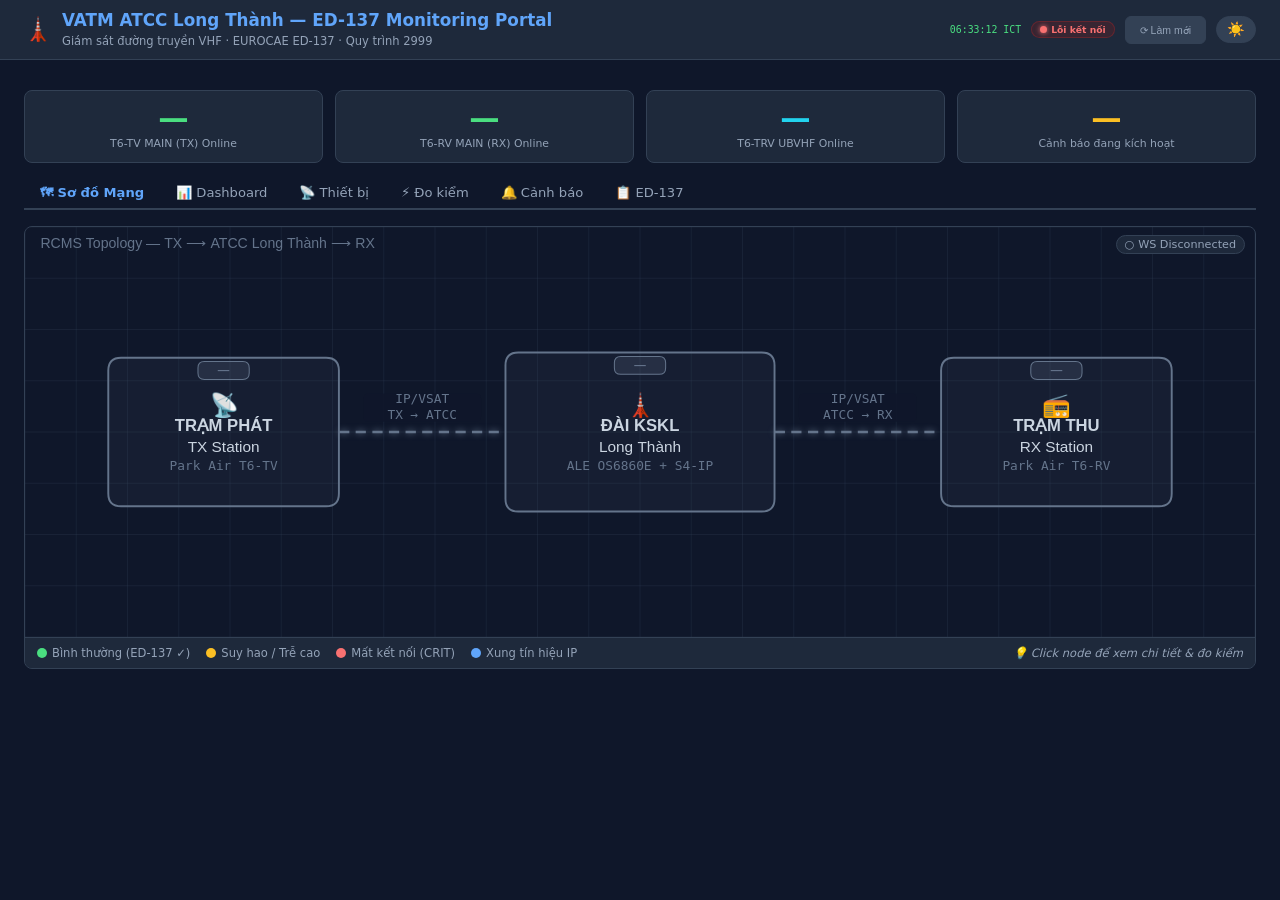
==== web-portal/app/static/index.html @ 45839879 "." ====
<!DOCTYPE html>
<html lang="vi" data-theme="dark">
<head>
<meta charset="UTF-8">
<meta name="viewport" content="width=device-width, initial-scale=1.0">
<title>VATM — ED-137 Monitoring Portal</title>
<style>
/* ================================================================
   VATM ATCC Long Thành — ED-137 Monitoring Portal
   CSS Variables: hỗ trợ chuyển đổi Dark Mode / Light Mode
   Tác giả: Đỗ Thanh Long — ATSEP VATM
   ================================================================ */

/* --- Chế độ Tối (Dark Mode) — Mặc định --- */
:root,
html[data-theme="dark"] {
  --bg:        #0f172a;   /* slate-900: nền toàn trang */
  --bg2:       #1e293b;   /* slate-800: nền card/panel */
  --bg3:       #334155;   /* slate-700: nền input/hover */
  --border:    #334155;   /* đường viền */
  --text:      #e2e8f0;   /* chữ chính */
  --text2:     #94a3b8;   /* chữ phụ */
  --blue:      #60a5fa;
  --green:     #4ade80;
  --yellow:    #fbbf24;
  --red:       #f87171;
  --orange:    #fb923c;
  --cyan:      #22d3ee;
  --canvas-bg: #0f172a;
}

/* --- Chế độ Sáng (Light Mode) --- */
html[data-theme="light"] {
  --bg:        #f8fafc;   /* slate-50 */
  --bg2:       #ffffff;
  --bg3:       #f1f5f9;   /* slate-100 */
  --border:    #e2e8f0;   /* slate-200 */
  --text:      #1e293b;   /* slate-800 */
  --text2:     #64748b;   /* slate-500 */
  --blue:      #2563eb;
  --green:     #16a34a;
  --yellow:    #d97706;
  --red:       #dc2626;
  --orange:    #ea580c;
  --cyan:      #0891b2;
  --canvas-bg: #f1f5f9;
}

/* === RESET & BASE === */
* { box-sizing: border-box; margin: 0; padding: 0; }
body {
  background: var(--bg);
  color: var(--text);
  font-family: 'Segoe UI', system-ui, -apple-system, sans-serif;
  min-height: 100vh;
  transition: background 0.3s, color 0.3s;
}

/* === HEADER === */
header {
  background: var(--bg2);
  border-bottom: 1px solid var(--border);
  padding: 10px 24px;
  display: flex;
  align-items: center;
  justify-content: space-between;
  position: sticky;
  top: 0;
  z-index: 100;
  transition: background 0.3s, border-color 0.3s;
}
.logo { display: flex; align-items: center; gap: 10px; }
.logo h1 { font-size: 1.05em; color: var(--blue); font-weight: 600; }
.logo span { font-size: 0.72em; color: var(--text2); }
.header-right { display: flex; align-items: center; gap: 10px; font-size: 0.8em; color: var(--text2); }
#clock { color: var(--green); font-family: monospace; font-size: 0.95em; min-width: 75px; text-align: right; }

/*
  Nút chuyển đổi Dark/Light Mode
  Hiển thị ☀️ khi đang ở Dark Mode (để nhắc chuyển sang Sáng)
  Hiển thị 🌙 khi đang ở Light Mode (để nhắc chuyển sang Tối)
*/
#theme-btn {
  background: var(--bg3);
  border: 1px solid var(--border);
  border-radius: 20px;
  padding: 5px 10px;
  cursor: pointer;
  font-size: 1.1em;
  line-height: 1;
  transition: background 0.2s;
  color: var(--text);
}
#theme-btn:hover { opacity: 0.8; }

/* === LAYOUT === */
.container { max-width: 1400px; margin: 0 auto; padding: 16px 24px; }
.grid-2 { display: grid; grid-template-columns: 1fr 1fr; gap: 16px; }
.grid-3 { display: grid; grid-template-columns: repeat(3, 1fr); gap: 12px; }
.grid-4 { display: grid; grid-template-columns: repeat(4, 1fr); gap: 12px; }
@media (max-width: 900px) { .grid-2,.grid-3,.grid-4 { grid-template-columns: 1fr; } }

/* === CARDS === */
.card {
  background: var(--bg2);
  border: 1px solid var(--border);
  border-radius: 8px;
  padding: 16px;
  transition: background 0.3s, border-color 0.3s;
}
.card-title { font-size: 0.75em; color: var(--text2); text-transform: uppercase; letter-spacing: 0.05em; margin-bottom: 10px; }
.section-title { font-size: 0.9em; color: var(--blue); margin: 20px 0 10px; font-weight: 600; border-bottom: 1px solid var(--border); padding-bottom: 6px; }

/* === BADGES === */
.badge { display: inline-flex; align-items: center; gap: 4px; padding: 2px 8px; border-radius: 12px; font-size: 0.72em; font-weight: 600; }
html[data-theme="dark"]  .badge-green  { background:#14532d44; color:var(--green);  border:1px solid #16a34a44; }
html[data-theme="dark"]  .badge-yellow { background:#78350f44; color:var(--yellow); border:1px solid #d9770644; }
html[data-theme="dark"]  .badge-red    { background:#7f1d1d44; color:var(--red);    border:1px solid #dc262644; }
html[data-theme="dark"]  .badge-blue   { background:#1e3a5f44; color:var(--blue);   border:1px solid #2563eb44; }
html[data-theme="light"] .badge-green  { background:#dcfce7; color:#15803d; border:1px solid #86efac; }
html[data-theme="light"] .badge-yellow { background:#fef3c7; color:#b45309; border:1px solid #fcd34d; }
html[data-theme="light"] .badge-red    { background:#fee2e2; color:#b91c1c; border:1px solid #fca5a5; }
html[data-theme="light"] .badge-blue   { background:#dbeafe; color:#1d4ed8; border:1px solid #93c5fd; }

.dot { width:7px; height:7px; border-radius:50%; display:inline-block; }
.dot-green  { background:var(--green); box-shadow:0 0 5px var(--green); }
.dot-yellow { background:var(--yellow); }
.dot-red    { background:var(--red); box-shadow:0 0 5px var(--red); animation:blink 1s infinite; }
.dot-grey   { background:#64748b; }
@keyframes blink { 0%,100%{opacity:1} 50%{opacity:0.3} }

/* === KPI BOXES === */
.kpi-box { text-align:center; padding:12px; background:var(--bg2); border-radius:8px; border:1px solid var(--border); transition:background 0.3s,border-color 0.3s; }
.kpi-val { font-size:1.9em; font-weight:700; line-height:1; }
.kpi-label { font-size:0.68em; color:var(--text2); margin-top:4px; }

/* === BUTTONS === */
.btn { display:inline-flex; align-items:center; gap:6px; padding:7px 14px; border:1px solid transparent; border-radius:6px; cursor:pointer; font-size:0.82em; font-weight:500; transition:opacity .15s, transform .1s; }
.btn:hover { opacity:.85; transform:translateY(-1px); }
.btn:active { transform:translateY(0); }
.btn:disabled { opacity:.4; cursor:not-allowed; transform:none; }
html[data-theme="dark"]  .btn-blue   { background:#1e3a5f; color:var(--blue);   border-color:#2563eb55; }
html[data-theme="dark"]  .btn-green  { background:#14532d33; color:var(--green);  border-color:#16a34a55; }
html[data-theme="dark"]  .btn-orange { background:#7c2d1233; color:var(--orange); border-color:#ea580c55; }
html[data-theme="dark"]  .btn-red    { background:#7f1d1d33; color:var(--red);    border-color:#dc262655; }
html[data-theme="dark"]  .btn-grey   { background:var(--bg3); color:var(--text2); border-color:var(--border); }
html[data-theme="light"] .btn-blue   { background:#dbeafe; color:#1d4ed8; border-color:#93c5fd; }
html[data-theme="light"] .btn-green  { background:#dcfce7; color:#15803d; border-color:#86efac; }
html[data-theme="light"] .btn-orange { background:#ffedd5; color:#c2410c; border-color:#fdba74; }
html[data-theme="light"] .btn-red    { background:#fee2e2; color:#b91c1c; border-color:#fca5a5; }
html[data-theme="light"] .btn-grey   { background:var(--bg3); color:var(--text2); border-color:var(--border); }
.btn-group { display:flex; flex-wrap:wrap; gap:8px; margin-bottom:12px; }

/* === TABLES === */
.dev-table { width:100%; border-collapse:collapse; font-size:0.78em; }
.dev-table th { background:var(--bg3); color:var(--text2); padding:7px 8px; text-align:left; font-weight:500; border-bottom:1px solid var(--border); }
.dev-table td { padding:6px 8px; border-bottom:1px solid var(--border); vertical-align:middle; }
.dev-table tr:hover td { background:var(--bg3); }
.mono { font-family:'Consolas','Courier New',monospace; color:var(--cyan); font-size:0.95em; }

/* === GRAFANA IFRAMES === */
.iframe-wrap { width:100%; border-radius:6px; overflow:hidden; border:1px solid var(--border); background:var(--bg3); }
.iframe-wrap iframe { width:100%; border:none; display:block; }
.iframe-placeholder { padding:40px; text-align:center; color:var(--text2); font-size:0.85em; }

/* === JOB OUTPUT === */
.job-output { background:#000; border:1px solid var(--border); border-radius:6px; padding:12px; font-family:'Consolas',monospace; font-size:0.72em; max-height:250px; overflow-y:auto; white-space:pre-wrap; color:#a8ff78; margin-top:10px; display:none; }

/* === ALERTS === */
.alert-item { display:flex; align-items:flex-start; gap:10px; padding:8px 12px; border-radius:6px; margin-bottom:6px; font-size:0.8em; }
html[data-theme="dark"]  .alert-critical { background:#7f1d1d22; border-left:3px solid var(--red); }
html[data-theme="dark"]  .alert-warning  { background:#78350f22; border-left:3px solid var(--yellow); }
html[data-theme="dark"]  .alert-info     { background:#1e3a5f22; border-left:3px solid var(--blue); }
html[data-theme="light"] .alert-critical { background:#fee2e2; border-left:3px solid var(--red); }
html[data-theme="light"] .alert-warning  { background:#fef3c7; border-left:3px solid var(--yellow); }
html[data-theme="light"] .alert-info     { background:#dbeafe; border-left:3px solid var(--blue); }

/* === SPINNER === */
.spinner { display:inline-block; width:14px; height:14px; border:2px solid var(--border); border-top-color:var(--blue); border-radius:50%; animation:spin .7s linear infinite; vertical-align:middle; }
@keyframes spin { to { transform:rotate(360deg); } }

/* === TABS === */
.tabs { display:flex; gap:0; border-bottom:2px solid var(--border); margin-bottom:16px; overflow-x:auto; }
.tab { padding:8px 16px; font-size:0.82em; cursor:pointer; color:var(--text2); border-bottom:2px solid transparent; margin-bottom:-2px; white-space:nowrap; transition:color .15s; user-select:none; }
.tab:hover { color:var(--text); }
.tab.active { color:var(--blue); border-bottom-color:var(--blue); font-weight:600; }
.tab-content { display:none; }
.tab-content.active { display:block; }

/* ================================================================
   CANVAS TOPOLOGY — Sơ đồ mạng tương tác
   ================================================================ */
.topology-wrapper {
  display: flex;
  gap: 16px;
  align-items: flex-start;
}

/* Container bao bọc canvas — thay đổi cursor khi hover node */
.canvas-container {
  flex: 1;
  min-width: 0;
  background: var(--bg2);
  border: 1px solid var(--border);
  border-radius: 8px;
  overflow: hidden;
  position: relative;
  cursor: default;
  transition: background 0.3s, border-color 0.3s;
}

#topology-canvas {
  width: 100%;
  height: auto;
  display: block;
}

/* Nhãn trạng thái WebSocket (góc trên phải canvas) */
.ws-status {
  position: absolute;
  top: 8px;
  right: 10px;
  font-size: 0.7em;
  color: var(--text2);
  background: var(--bg2);
  padding: 2px 8px;
  border-radius: 10px;
  border: 1px solid var(--border);
  pointer-events: none;
  transition: background 0.3s;
}

/* Chú giải màu sắc phía dưới canvas */
.canvas-legend {
  display: flex;
  gap: 16px;
  padding: 8px 12px;
  font-size: 0.72em;
  color: var(--text2);
  border-top: 1px solid var(--border);
  flex-wrap: wrap;
  background: var(--bg2);
  transition: background 0.3s, border-color 0.3s;
}
.legend-item { display:flex; align-items:center; gap:5px; }
.legend-dot  { width:10px; height:10px; border-radius:50%; }

/* ================================================================
   NODE DETAIL PANEL — Hiển thị khi click vào node trên canvas
   ================================================================ */
.node-panel {
  width: 300px;
  min-width: 280px;
  background: var(--bg2);
  border: 1px solid var(--border);
  border-radius: 8px;
  overflow: hidden;
  transition: background 0.3s, border-color 0.3s;
  animation: slideIn 0.2s ease-out;
}
@keyframes slideIn {
  from { opacity:0; transform:translateX(20px); }
  to   { opacity:1; transform:translateX(0); }
}

.node-panel-header {
  padding: 12px 16px;
  display: flex;
  justify-content: space-between;
  align-items: center;
  border-bottom: 1px solid var(--border);
}
.node-panel-title { font-weight:600; font-size:0.9em; color:var(--blue); }
.node-panel-close { background:none; border:none; color:var(--text2); cursor:pointer; font-size:1.2em; padding:0 4px; line-height:1; }
.node-panel-close:hover { color:var(--red); }

.node-panel-body { padding:12px 16px; }

.info-row { display:flex; justify-content:space-between; padding:5px 0; border-bottom:1px solid var(--border); font-size:0.78em; }
.info-row:last-child { border-bottom:none; }
.info-key   { color:var(--text2); flex-shrink:0; margin-right:8px; }
.info-value { color:var(--text); font-weight:500; text-align:right; word-break:break-all; }

.node-panel-actions { padding:10px 16px; border-top:1px solid var(--border); display:flex; flex-direction:column; gap:6px; }

/* KPI mini bars trong panel */
.kpi-mini { margin:6px 0 2px; }
.kpi-mini-label { font-size:0.7em; color:var(--text2); margin-bottom:3px; }
.kpi-mini-bar   { height:6px; border-radius:3px; background:var(--bg3); overflow:hidden; }
.kpi-mini-fill  { height:100%; border-radius:3px; transition:width 0.5s, background 0.5s; }

/* ED-137 threshold table */
.threshold-table { width:100%; border-collapse:collapse; font-size:0.77em; }
.threshold-table th { background:var(--bg3); color:var(--blue); padding:6px 10px; text-align:left; border-bottom:1px solid var(--border); }
.threshold-table td { padding:5px 10px; border-bottom:1px solid var(--border); }
.ok   { color:var(--green); font-weight:600; }
.warn { color:var(--yellow); font-weight:600; }
.crit { color:var(--red); font-weight:600; }

/* Select dropdown */
select { background:var(--bg3); color:var(--text); border:1px solid var(--border); padding:4px 8px; border-radius:4px; font-size:0.8em; width:100%; transition:background 0.3s,color 0.3s; }

/* Scrollbar */
::-webkit-scrollbar { width:6px; height:6px; }
::-webkit-scrollbar-track { background:var(--bg); }
::-webkit-scrollbar-thumb { background:var(--border); border-radius:3px; }
::-webkit-scrollbar-thumb:hover { background:var(--text2); }
</style>
</head>
<body>

<!-- ================================================================ -->
<!-- HEADER                                                            -->
<!-- ================================================================ -->
<header>
  <div class="logo">
    <span style="font-size:1.4em">🗼</span>
    <div>
      <h1>VATM ATCC Long Thành — ED-137 Monitoring Portal</h1>
      <span>Giám sát đường truyền VHF · EUROCAE ED-137 · Quy trình 2999</span>
    </div>
  </div>
  <div class="header-right">
    <span id="clock">--:--:--</span>
    <span id="status-badge" class="badge badge-blue">
      <span class="spinner"></span> Kết nối...
    </span>
    <button class="btn btn-grey" onclick="refreshAll()">⟳ Làm mới</button>
    <!--
      NÚT CHUYỂN ĐỔI SÁNG/TỐI (Theme Toggle Button)
      - Trạng thái được lưu vào localStorage
      - Icon ☀️ = đang ở Dark (nhấn để chuyển sang Light)
      - Icon 🌙 = đang ở Light (nhấn để chuyển sang Dark)
    -->
    <button id="theme-btn" onclick="toggleTheme()" title="Chuyển chế độ Sáng/Tối">☀️</button>
  </div>
</header>

<!-- ================================================================ -->
<!-- MAIN CONTENT                                                      -->
<!-- ================================================================ -->
<div class="container">

  <!-- ── 4 KPI Boxes ── -->
  <div class="grid-4" style="margin:14px 0;">
    <div class="kpi-box"><div class="kpi-val" id="kpi-tx"    style="color:var(--green)">—</div><div class="kpi-label">T6-TV MAIN (TX) Online</div></div>
    <div class="kpi-box"><div class="kpi-val" id="kpi-rx"    style="color:var(--green)">—</div><div class="kpi-label">T6-RV MAIN (RX) Online</div></div>
    <div class="kpi-box"><div class="kpi-val" id="kpi-ubvhf" style="color:var(--cyan)">—</div><div  class="kpi-label">T6-TRV UBVHF Online</div></div>
    <div class="kpi-box"><div class="kpi-val" id="kpi-alerts" style="color:var(--yellow)">—</div><div class="kpi-label">Cảnh báo đang kích hoạt</div></div>
  </div>

  <!-- ── Tabs ── -->
  <div class="tabs">
    <div class="tab active" onclick="switchTab('topology')">🗺 Sơ đồ Mạng</div>
    <div class="tab" onclick="switchTab('dashboard')">📊 Dashboard</div>
    <div class="tab" onclick="switchTab('devices')">📡 Thiết bị</div>
    <div class="tab" onclick="switchTab('ansible')">⚡ Đo kiểm</div>
    <div class="tab" onclick="switchTab('alerts')">🔔 Cảnh báo</div>
    <div class="tab" onclick="switchTab('standards')">📋 ED-137</div>
  </div>

  <!-- ================================================================ -->
  <!-- TAB: SƠ ĐỒ MẠNG — Canvas tương tác                              -->
  <!-- ================================================================ -->
  <div id="tab-topology" class="tab-content active">
    <div class="topology-wrapper" id="topology-wrapper">

      <!-- Canvas chính -->
      <div class="canvas-container" id="canvas-container">
        <canvas id="topology-canvas"></canvas>
        <div class="ws-status" id="ws-status">○ Đang kết nối WS...</div>
        <!-- Chú giải màu sắc -->
        <div class="canvas-legend">
          <div class="legend-item"><div class="legend-dot" style="background:#4ade80"></div> Bình thường (ED-137 ✓)</div>
          <div class="legend-item"><div class="legend-dot" style="background:#fbbf24"></div> Suy hao / Trễ cao</div>
          <div class="legend-item"><div class="legend-dot" style="background:#f87171"></div> Mất kết nối (CRIT)</div>
          <div class="legend-item"><div class="legend-dot" style="background:#60a5fa"></div> Xung tín hiệu IP</div>
          <div class="legend-item" style="margin-left:auto;font-style:italic">💡 Click node để xem chi tiết & đo kiểm</div>
        </div>
      </div>

      <!--
        NODE DETAIL PANEL
        Hiện khi click vào node trên canvas.
        Cấu trúc: Header | Body (thông tin + KPI bars) | Actions (nút đo kiểm)
      -->
      <div id="node-panel" class="node-panel" style="display:none">
        <div class="node-panel-header">
          <div>
            <div class="node-panel-title" id="panel-title">—</div>
            <div style="font-size:0.72em;color:var(--text2);margin-top:2px" id="panel-subtitle">—</div>
          </div>
          <button class="node-panel-close" onclick="closeNodePanel()" title="Đóng">✕</button>
        </div>

        <div class="node-panel-body">
          <div style="margin-bottom:10px">
            <span id="panel-status-badge" class="badge badge-blue">● UNKNOWN</span>
            <span style="font-size:0.7em;color:var(--text2);margin-left:8px" id="panel-ts">—</span>
          </div>
          <!-- Bảng thông tin chi tiết (điền động bằng JS) -->
          <div id="panel-info-rows"></div>
          <!-- KPI Mini Bars ED-137 -->
          <div style="margin-top:12px">
            <div style="font-size:0.7em;color:var(--text2);font-weight:600;text-transform:uppercase;letter-spacing:0.05em;margin-bottom:6px">⚡ KPI — EUROCAE ED-137</div>
            <div class="kpi-mini">
              <div class="kpi-mini-label">One-way Delay (ngưỡng: &lt;100ms)</div>
              <div class="kpi-mini-bar"><div class="kpi-mini-fill" id="panel-bar-delay" style="width:30%;background:var(--green)"></div></div>
              <div style="font-size:0.7em;color:var(--text2);margin-top:2px" id="panel-val-delay">N/A</div>
            </div>
            <div class="kpi-mini">
              <div class="kpi-mini-label">Jitter (ngưỡng: &lt;20ms)</div>
              <div class="kpi-mini-bar"><div class="kpi-mini-fill" id="panel-bar-jitter" style="width:25%;background:var(--green)"></div></div>
              <div style="font-size:0.7em;color:var(--text2);margin-top:2px" id="panel-val-jitter">N/A</div>
            </div>
            <div class="kpi-mini">
              <div class="kpi-mini-label">Packet Loss (ngưỡng: &lt;1%)</div>
              <div class="kpi-mini-bar"><div class="kpi-mini-fill" id="panel-bar-loss" style="width:5%;background:var(--green)"></div></div>
              <div style="font-size:0.7em;color:var(--text2);margin-top:2px" id="panel-val-loss">N/A</div>
            </div>
          </div>
        </div>

        <div class="node-panel-actions">
          <!--
            NÚT ĐO KIỂM RIÊNG TRẠM NÀY
            Khi click: chuyển sang tab Ansible và chạy playbook 01_collect_metrics
            với target group tương ứng của trạm đang được chọn
          -->
          <button class="btn btn-green" onclick="runNodeMeasure()" style="width:100%;justify-content:center">
            ▶ Đo kiểm riêng trạm này
          </button>
          <button class="btn btn-blue" onclick="openNodeGrafana()" style="width:100%;justify-content:center">
            📊 Xem Grafana Dashboard
          </button>
          <button class="btn btn-grey" onclick="closeNodePanel()" style="width:100%;justify-content:center;font-size:0.75em">
            ✕ Đóng
          </button>
        </div>
      </div>
    </div><!-- /topology-wrapper -->
  </div>

  <!-- ================================================================ -->
  <!-- TAB: DASHBOARD — Grafana Iframes                                 -->
  <!-- ================================================================ -->
  <div id="tab-dashboard" class="tab-content">
    <p class="section-title">📈 Grafana — Giám sát trực quan (nhúng Iframe)</p>
    <p style="font-size:0.8em;color:var(--text2);margin-bottom:12px">
      Grafana tại <a href="http://localhost:3000" target="_blank" style="color:var(--blue)">http://localhost:3000</a> ·
      Login mặc định: admin / vatm2025
    </p>
    <div class="grid-2">
      <div>
        <div class="card-title">🏭 Trạm TX — T6-TV Status</div>
        <div class="iframe-wrap">
          <iframe id="grafana-tx" src="about:blank" height="280" title="TX Dashboard"></iframe>
          <div class="iframe-placeholder" id="grafana-tx-placeholder">⬆ Nhấn nút bên dưới để tải<br><small>Yêu cầu: Grafana chạy &amp; allow_embedding=true</small></div>
        </div>
      </div>
      <div>
        <div class="card-title">📡 Trạm RX — T6-RV Status</div>
        <div class="iframe-wrap">
          <iframe id="grafana-rx" src="about:blank" height="280" title="RX Dashboard"></iframe>
          <div class="iframe-placeholder" id="grafana-rx-placeholder">⬆ Nhấn nút bên dưới để tải</div>
        </div>
      </div>
      <div>
        <div class="card-title">⚡ UBVHF TWR T20 — T6-TRV + S4-IP</div>
        <div class="iframe-wrap">
          <iframe id="grafana-ubvhf" src="about:blank" height="280" title="UBVHF Dashboard"></iframe>
          <div class="iframe-placeholder" id="grafana-ubvhf-placeholder">⬆ Nhấn nút bên dưới để tải</div>
        </div>
      </div>
      <div>
        <div class="card-title">📊 ED-137 KPI — Toàn tuyến</div>
        <div class="iframe-wrap">
          <iframe id="grafana-kpi" src="about:blank" height="280" title="ED-137 KPI"></iframe>
          <div class="iframe-placeholder" id="grafana-kpi-placeholder">⬆ Nhấn nút bên dưới để tải</div>
        </div>
      </div>
    </div>
    <div class="btn-group" style="margin-top:12px">
      <button class="btn btn-blue" onclick="loadGrafana()">📊 Tải Grafana Dashboards</button>
      <button class="btn btn-orange" onclick="openGrafana()">↗ Mở Grafana (tab mới)</button>
    </div>
  </div>

  <!-- ================================================================ -->
  <!-- TAB: THIẾT BỊ                                                    -->
  <!-- ================================================================ -->
  <div id="tab-devices" class="tab-content">
    <p class="section-title">📡 Trạng thái thiết bị — T6 Radios (Park Air)</p>
    <div id="device-loading" style="color:var(--text2);font-size:0.85em"><span class="spinner"></span> Đang tải…</div>
    <div style="overflow-x:auto">
      <table class="dev-table" id="device-table" style="display:none">
        <thead>
          <tr><th>Trạng thái</th><th>IP (LAN3 RCMS)</th><th>Thiết bị</th><th>Trạm</th><th>Dự phòng</th><th>Job Prometheus</th></tr>
        </thead>
        <tbody id="device-tbody"></tbody>
      </table>
    </div>
    <div style="margin-top:12px">
      <div class="card-title">S4-IP Controller (TCP:5001 — Blackbox Exporter)</div>
      <div id="s4ip-status" style="font-size:0.8em;color:var(--text2)">Đang tải…</div>
    </div>
  </div>

  <!-- ================================================================ -->
  <!-- TAB: ĐO KIỂM ANSIBLE                                             -->
  <!-- ================================================================ -->
  <div id="tab-ansible" class="tab-content">
    <p class="section-title">⚡ Kịch bản Ansible — Đo kiểm tự động theo ED-137</p>
    <div class="grid-3" style="margin-bottom:16px">
      <div class="card">
        <div class="card-title">📡 Thu thập số liệu</div>
        <p style="font-size:0.78em;color:var(--text2);margin-bottom:10px">SNMP walk + ping + TCP check toàn tuyến TX→ATCC→RX<br><small>Playbook: 01_collect_metrics</small></p>
        <div style="margin-bottom:8px">
          <label style="font-size:0.75em;color:var(--text2)">Nhóm thiết bị:</label>
          <select id="target-metrics">
            <option value="all_rcms">RCMS Workstations (Toàn tuyến)</option>
            <option value="rcms_tx">RCMS — Trạm TX</option>
            <option value="rcms_rx">RCMS — Trạm RX</option>
            <option value="rcms_ubvhf">RCMS — UBVHF TWR</option>
          </select>
        </div>
        <button class="btn btn-green" onclick="runPlaybook('01_collect_metrics','target-metrics')">▶ Chạy đo kiểm</button>
      </div>
      <div class="card">
        <div class="card-title">📄 Xuất báo cáo</div>
        <p style="font-size:0.78em;color:var(--text2);margin-bottom:10px">Tổng hợp thành báo cáo kỹ thuật Markdown/Excel<br><small>Playbook: 02_generate_report</small></p>
        <button class="btn btn-orange" onclick="runPlaybook('02_generate_report',null,'all_rcms')">📄 Xuất báo cáo</button>
      </div>
      <div class="card">
        <div class="card-title">🏓 Ping check nhanh</div>
        <p style="font-size:0.78em;color:var(--text2);margin-bottom:10px">ICMP ping kiểm tra kết nối tất cả thiết bị<br><small>Playbook: 03_ping_check</small></p>
        <button class="btn btn-blue" onclick="runPlaybook('03_ping_check',null,'all_rcms')">🏓 Ping All</button>
      </div>
    </div>
    <div class="card-title">📋 Lịch sử Jobs</div>
    <div id="job-list" style="font-size:0.8em;color:var(--text2)">Chưa có job nào.</div>
  </div>

  <!-- ================================================================ -->
  <!-- TAB: CẢNH BÁO                                                    -->
  <!-- ================================================================ -->
  <div id="tab-alerts" class="tab-content">
    <p class="section-title">🔔 Cảnh báo đang kích hoạt</p>
    <div id="alert-list"><span class="spinner"></span> Đang tải…</div>
  </div>

  <!-- ================================================================ -->
  <!-- TAB: CHUẨN ED-137                                                -->
  <!-- ================================================================ -->
  <div id="tab-standards" class="tab-content">
    <p class="section-title">📋 Ngưỡng KPI — EUROCAE ED-137 VoIP ATM Applications</p>
    <table class="threshold-table">
      <tr><th>Chỉ số KPI</th><th class="ok">🟢 Bình thường</th><th class="warn">🟡 Cảnh báo</th><th class="crit">🔴 Vi phạm ED-137</th></tr>
      <tr><td>One-way Delay</td><td class="ok">&lt; 50 ms</td><td class="warn">50 – 100 ms</td><td class="crit">&gt; 100 ms</td></tr>
      <tr><td>Jitter</td><td class="ok">&lt; 10 ms</td><td class="warn">10 – 20 ms</td><td class="crit">&gt; 20 ms</td></tr>
      <tr><td>Packet Loss</td><td class="ok">&lt; 0.1 %</td><td class="warn">0.1 – 1 %</td><td class="crit">&gt; 1 %</td></tr>
      <tr><td>VSWR Anten</td><td class="ok">≤ 1.5 : 1</td><td class="warn">1.5 – 2.0 : 1</td><td class="crit">&gt; 2.0 : 1</td></tr>
      <tr><td>BER Đường truyền</td><td class="ok">&lt; 10⁻⁶</td><td class="warn">10⁻⁶ – 10⁻⁴</td><td class="crit">&gt; 10⁻⁴</td></tr>
    </table>
    <p class="section-title" style="margin-top:24px">📡 Tần số VHF — Danh sách kênh hệ thống</p>
    <table class="dev-table">
      <thead><tr><th>#</th><th>Tần số (MHz)</th><th>Chức năng</th><th>TX IP MAIN</th><th>TX IP STBY</th><th>RX IP MAIN</th><th>RX IP STBY</th></tr></thead>
      <tbody>
        <tr><td>1</td><td class="mono">118.425</td><td>Clearance Delivery chính</td><td class="mono">10.60.7.71</td><td class="mono">10.60.7.81</td><td class="mono">10.60.6.71</td><td class="mono">10.60.6.81</td></tr>
        <tr><td>2</td><td class="mono">121.725</td><td>CLD dự phòng</td><td class="mono">10.60.7.72</td><td class="mono">10.60.7.82</td><td class="mono">10.60.6.72</td><td class="mono">10.60.6.82</td></tr>
        <tr><td>3</td><td class="mono">121.775</td><td>Aerodrome Control chính</td><td class="mono">10.60.7.73</td><td class="mono">10.60.7.83</td><td class="mono">10.60.6.73</td><td class="mono">10.60.6.83</td></tr>
        <tr><td>4</td><td class="mono">121.850</td><td>AD dự phòng</td><td class="mono">10.60.7.74</td><td class="mono">10.60.7.84</td><td class="mono">10.60.6.74</td><td class="mono">10.60.6.84</td></tr>
        <tr><td>5</td><td class="mono">121.925</td><td>NW Ground chính</td><td class="mono">10.60.7.75</td><td class="mono">10.60.7.85</td><td class="mono">10.60.6.75</td><td class="mono">10.60.6.85</td></tr>
        <tr><td>6</td><td class="mono">124.325</td><td>NW Ground dự phòng</td><td class="mono">10.60.7.76</td><td class="mono">10.60.7.86</td><td class="mono">10.60.6.76</td><td class="mono">10.60.6.86</td></tr>
        <tr><td>7</td><td class="mono">124.625</td><td>NE Ground chính</td><td class="mono">10.60.7.77</td><td class="mono">10.60.7.87</td><td class="mono">10.60.6.77</td><td class="mono">10.60.6.87</td></tr>
        <tr><td>8</td><td class="mono">125.275</td><td>NE Ground dự phòng</td><td class="mono">10.60.7.78</td><td class="mono">10.60.7.88</td><td class="mono">10.60.6.78</td><td class="mono">10.60.6.88</td></tr>
        <tr><td>9</td><td class="mono" style="color:var(--red)">121.500</td><td>⚠️ EMERGENCY</td><td class="mono">10.60.7.79</td><td class="mono">10.60.7.89</td><td class="mono">10.60.6.79</td><td class="mono">10.60.6.89</td></tr>
      </tbody>
    </table>
  </div>

</div><!-- /container -->

<!-- ================================================================ -->
<!-- JAVASCRIPT                                                        -->
<!-- Chú thích tiếng Việt phục vụ đào tạo ATSEP nội bộ               -->
<!-- ================================================================ -->
<script>
'use strict';

// ── Hằng số cấu hình ──
const API     = '/api';
const GRAFANA = window.location.protocol + '//' + window.location.hostname + ':3000';
const GRAFANA_DASHBOARDS = {
  tx:    '/d/vatm-tx/tx-station?orgId=1&kiosk',
  rx:    '/d/vatm-rx/rx-station?orgId=1&kiosk',
  ubvhf: '/d/vatm-ubvhf/ubvhf-twr?orgId=1&kiosk',
  kpi:   '/d/vatm-ed137/ed137-kpi?orgId=1&kiosk',
};

/* ================================================================
   THEME MANAGEMENT — Quản lý chế độ Sáng / Tối
   ================================================================ */

/**
 * Áp dụng theme lên toàn bộ giao diện.
 * Thay đổi data-theme trên <html> → CSS variables tự động cập nhật.
 * @param {string} theme - 'dark' hoặc 'light'
 */
function applyTheme(theme) {
  document.documentElement.setAttribute('data-theme', theme);
  const btn = document.getElementById('theme-btn');
  // ☀️ = đang Dark, nhấn để sang Light
  // 🌙 = đang Light, nhấn để sang Dark
  btn.textContent = theme === 'dark' ? '☀️' : '🌙';
  btn.title = theme === 'dark' ? 'Chuyển sang chế độ Sáng' : 'Chuyển sang chế độ Tối';
}

/**
 * Toggle giữa Dark và Light Mode.
 * Lưu lựa chọn vào localStorage để nhớ qua các lần mở trang.
 */
function toggleTheme() {
  const cur = document.documentElement.getAttribute('data-theme');
  const nxt = cur === 'dark' ? 'light' : 'dark';
  applyTheme(nxt);
  try { localStorage.setItem('vatm-theme', nxt); } catch(e) {}
  // Vẽ lại canvas với màu nền mới
  requestAnimationFrame(drawTopology);
}

// Khởi tạo theme khi load trang — lấy từ localStorage nếu có
(function initTheme() {
  let saved = 'dark';
  try { saved = localStorage.getItem('vatm-theme') || 'dark'; } catch(e) {}
  applyTheme(saved);
})();

/* ================================================================
   CLOCK — Đồng hồ thời gian thực
   ================================================================ */
function updateClock() {
  document.getElementById('clock').textContent =
    new Date().toLocaleTimeString('vi-VN', { hour12: false }) + ' ICT';
}
setInterval(updateClock, 1000);
updateClock();

/* ================================================================
   TAB SWITCHING — Chuyển đổi giữa các tab
   ================================================================ */
const TAB_NAMES = ['topology','dashboard','devices','ansible','alerts','standards'];

function switchTab(name) {
  document.querySelectorAll('.tab-content').forEach(t => t.classList.remove('active'));
  document.querySelectorAll('.tab').forEach(t => t.classList.remove('active'));
  document.getElementById('tab-' + name).classList.add('active');
  const idx = TAB_NAMES.indexOf(name);
  if (idx >= 0) document.querySelectorAll('.tab')[idx].classList.add('active');
  // Lazy load khi chuyển tab
  if (name === 'devices')  loadDevices();
  if (name === 'alerts')   loadAlerts();
  if (name === 'topology') resizeCanvas();
}

/* ================================================================
   CANVAS TOPOLOGY — Sơ đồ mạng tương tác
   ================================================================

   Tọa độ logic canvas: 960 x 320 pixels
   Ba node được đặt theo trục ngang:
     TX (trái) ←→ ATCC Long Thành (giữa) ←→ RX (phải)
   Hai đường kết nối với xung tín hiệu chạy từ TX→ATCC→RX
*/

const canvas = document.getElementById('topology-canvas');
const ctx    = canvas.getContext('2d');

// Kích thước logic canvas (viewport ảo, độc lập với kích thước màn hình)
const CANVAS_W = 960;
const CANVAS_H = 320;

/**
 * ĐỊNH NGHĨA CÁC NODE MẠNG
 *
 * cx, cy: tọa độ tâm trong không gian logic 960×320
 * hw, hh: nửa chiều rộng / nửa chiều cao (bounding box click)
 * info:   thông tin hiển thị trong panel chi tiết
 */
const NODE_DEFS = {
  tx: {
    id: 'tx', icon: '📡',
    label: ['TRẠM PHÁT', 'TX Station'], sub: 'Park Air T6-TV',
    cx: 155, cy: 160, hw: 90, hh: 58,
    playbook_target: 'rcms_tx',
    grafana_dash: 'vatm-tx',
    info: {
      'Thiết bị':       'Park Air T6-TV',
      'Số kênh':        '9 kênh VHF',
      'IP MAIN (LAN3)': '10.60.7.71–79',
      'IP STBY (LAN3)': '10.60.7.81–89',
      'SNMP Targets':   '18 (v2c)',
      'Community':      'vatm_ro',
      'Poll qua':       'LAN3 — RCMS subnet',
    },
  },
  atcc: {
    id: 'atcc', icon: '🗼',
    label: ['ĐÀI KSKL', 'Long Thành'], sub: 'ALE OS6860E + S4-IP',
    cx: 480, cy: 160, hw: 105, hh: 62,
    playbook_target: 'all_rcms',
    grafana_dash: 'vatm-ed137',
    info: {
      'Vai trò':     'Trung tâm điều phối',
      'Switch':      'ALE OS6860E-24 (SNMP v2c)',
      'Controller':  'S4-IP (TCP port 5001)',
      'Monitoring':  'Blackbox Exporter',
      'Community':   'vatm_ro',
    },
  },
  rx: {
    id: 'rx', icon: '📻',
    label: ['TRẠM THU', 'RX Station'], sub: 'Park Air T6-RV',
    cx: 805, cy: 160, hw: 90, hh: 58,
    playbook_target: 'rcms_rx',
    grafana_dash: 'vatm-rx',
    info: {
      'Thiết bị':       'Park Air T6-RV',
      'Số kênh':        '9 kênh VHF',
      'IP MAIN (LAN3)': '10.60.6.71–79',
      'IP STBY (LAN3)': '10.60.6.81–89',
      'SNMP Targets':   '18 (v2c)',
      'Community':      'vatm_ro',
      'Poll qua':       'LAN3 — RCMS subnet',
    },
  },
};

/**
 * ĐỊNH NGHĨA ĐƯỜNG KẾT NỐI (links)
 * from/to: id của node nguồn/đích
 * label:   nhãn hiển thị giữa đường (dùng \n để xuống dòng)
 */
const LINK_DEFS = [
  { id: 'tx_atcc', from: 'tx',   to: 'atcc', label: 'IP/VSAT\nTX → ATCC' },
  { id: 'atcc_rx', from: 'atcc', to: 'rx',   label: 'IP/VSAT\nATCC → RX' },
];

/**
 * TRẠNG THÁI TOPOLOGY — Cập nhật từ WebSocket /ws/topology
 * Giá trị: 'ok' | 'warn' | 'crit' | 'unknown'
 */
let topoState = {
  tx_status: 'unknown', atcc_status: 'unknown', rx_status: 'unknown',
  link_tx_atcc: 'unknown', link_atcc_rx: 'unknown',
  delay_tx_atcc: null, jitter_tx_atcc: null, loss_tx_atcc: null,
  delay_atcc_rx: null, jitter_atcc_rx: null, loss_atcc_rx: null,
  ts: null,
};

/**
 * Trả về màu theo trạng thái ED-137:
 * ok → xanh lá | warn → vàng | crit → đỏ | unknown → xám
 */
function statusColor(s) {
  return { ok:'#4ade80', warn:'#fbbf24', crit:'#f87171', unknown:'#64748b' }[s] || '#64748b';
}
function statusFill(s) {
  return { ok:'rgba(74,222,128,0.1)', warn:'rgba(251,191,36,0.1)', crit:'rgba(248,113,113,0.12)', unknown:'rgba(100,116,139,0.08)' }[s] || 'rgba(100,116,139,0.08)';
}

// ── ANIMATION STATE ──
let pulses        = [];   // Danh sách xung tín hiệu đang chạy
let lastFrameTime = 0;
let animFrameId   = null;
let selectedNode  = null; // ID node đang được chọn (để highlight)
let lastPulseTime = { tx_atcc: 0, atcc_rx: 0 }; // Thời điểm tạo xung cuối

const PULSE_SPEED    = 0.22;  // Tốc độ xung: đơn vị/giây trên đoạn 0→1
const PULSE_INTERVAL = 1.4;   // Giây giữa 2 xung liên tiếp

/* ── RESPONSIVE CANVAS RESIZE ── */

/**
 * Thiết lập kích thước vật lý của canvas theo container CSS.
 * Nhân với devicePixelRatio để hiển thị sắc nét trên màn hình HiDPI.
 */
function resizeCanvas() {
  const container = document.getElementById('canvas-container');
  const dpr  = window.devicePixelRatio || 1;
  const cssW = container.clientWidth;
  const cssH = Math.round(cssW * CANVAS_H / CANVAS_W);

  canvas.width        = cssW * dpr;
  canvas.height       = cssH * dpr;
  canvas.style.height = cssH + 'px';

  // Scale context: mọi lệnh vẽ dùng tọa độ logic 0–960 × 0–320
  ctx.setTransform(1, 0, 0, 1, 0, 0);
  ctx.scale(dpr * cssW / CANVAS_W, dpr * cssH / CANVAS_H);
}

window.addEventListener('resize', () => { resizeCanvas(); drawTopology(); });

/* ── HIT DETECTION — Phát hiện vùng click ── */

/**
 * Chuyển tọa độ chuột (viewport) → tọa độ canvas logic (0–960 × 0–320)
 */
function mouseToLogic(e) {
  const r = canvas.getBoundingClientRect();
  return {
    x: (e.clientX - r.left)  * (CANVAS_W / r.width),
    y: (e.clientY - r.top)   * (CANVAS_H / r.height),
  };
}

/**
 * Kiểm tra điểm (px,py) có nằm trong bounding box của node không.
 * Mở rộng thêm 12px để dễ click hơn.
 */
function hitNode(px, py) {
  const M = 12;
  for (const key in NODE_DEFS) {
    const n = NODE_DEFS[key];
    if (px >= n.cx - n.hw - M && px <= n.cx + n.hw + M &&
        py >= n.cy - n.hh - M && py <= n.cy + n.hh + M) return n;
  }
  return null;
}

/**
 * Sự kiện CLICK: mở panel chi tiết hoặc đóng nếu click ra ngoài
 */
canvas.addEventListener('click', e => {
  const { x, y } = mouseToLogic(e);
  const hit = hitNode(x, y);
  if (hit) {
    selectedNode = hit.id;
    openNodePanel(hit);
  } else {
    selectedNode = null;
    closeNodePanel();
  }
  drawTopology();
});

/**
 * Sự kiện MOUSEMOVE: đổi cursor thành 'pointer' khi hover trên node
 */
canvas.addEventListener('mousemove', e => {
  const { x, y } = mouseToLogic(e);
  document.getElementById('canvas-container').style.cursor =
    hitNode(x, y) ? 'pointer' : 'default';
});

/* ── DRAWING HELPERS ── */

/** Màu nền canvas theo theme hiện tại */
function canvasBg()   { return document.documentElement.getAttribute('data-theme') === 'light' ? '#f1f5f9' : '#0f172a'; }
/** Màu chữ chính canvas */
function canvasText() { return document.documentElement.getAttribute('data-theme') === 'light' ? '#334155' : '#cbd5e1'; }
/** Màu chữ phụ canvas */
function canvasSub()  { return '#64748b'; }

/**
 * Vẽ hình chữ nhật bo góc (tiện ích dùng chung)
 */
function roundRect(x, y, w, h, r) {
  ctx.beginPath();
  ctx.moveTo(x+r,y); ctx.lineTo(x+w-r,y); ctx.quadraticCurveTo(x+w,y,x+w,y+r);
  ctx.lineTo(x+w,y+h-r); ctx.quadraticCurveTo(x+w,y+h,x+w-r,y+h);
  ctx.lineTo(x+r,y+h); ctx.quadraticCurveTo(x,y+h,x,y+h-r);
  ctx.lineTo(x,y+r); ctx.quadraticCurveTo(x,y,x+r,y);
  ctx.closePath();
}

/**
 * Vẽ một node trạm viễn thông.
 * Bao gồm: hình nền, viền màu trạng thái, icon, tên, badge nhỏ.
 */
function drawNode(node, status, isSelected) {
  const { cx, cy, hw, hh } = node;
  const border = statusColor(status);
  const fill   = statusFill(status);

  ctx.save();

  // Vòng sáng ngoài khi được chọn
  if (isSelected) {
    ctx.shadowColor = border;
    ctx.shadowBlur  = 22;
    ctx.strokeStyle = border;
    ctx.lineWidth   = 2.5;
    roundRect(cx - hw - 5, cy - hh - 5, (hw+5)*2, (hh+5)*2, 13);
    ctx.stroke();
    ctx.shadowBlur = 0;
  }

  // Nền node
  ctx.fillStyle = fill;
  roundRect(cx - hw, cy - hh, hw*2, hh*2, 10);
  ctx.fill();

  // Viền node — dày hơn khi được chọn
  ctx.strokeStyle = border;
  ctx.lineWidth   = isSelected ? 2.5 : 1.5;
  roundRect(cx - hw, cy - hh, hw*2, hh*2, 10);
  ctx.stroke();

  // Icon + tên thiết bị
  ctx.fillStyle    = canvasText();
  ctx.textAlign    = 'center';
  ctx.textBaseline = 'middle';

  ctx.font = '18px Segoe UI, sans-serif';
  ctx.fillText(node.icon, cx, cy - 20);

  ctx.font = 'bold 13px Segoe UI, sans-serif';
  ctx.fillText(node.label[0], cx, cy - 4);

  ctx.font = '12px Segoe UI, sans-serif';
  ctx.fillText(node.label[1], cx, cy + 12);

  ctx.fillStyle = canvasSub();
  ctx.font      = '10px Consolas, monospace';
  ctx.fillText(node.sub, cx, cy + 27);

  // Badge trạng thái nhỏ (góc trên node)
  drawBadge(cx, cy - hh + 10, status);

  ctx.restore();
}

/**
 * Vẽ badge trạng thái nhỏ (ok/warn/crit/unknown)
 */
function drawBadge(bx, by, status) {
  const labels = { ok:'OK', warn:'WARN', crit:'CRIT', unknown:'—' };
  const color  = statusColor(status);
  ctx.save();
  ctx.fillStyle = color + '33';
  roundRect(bx - 20, by - 7, 40, 14, 5);
  ctx.fill();
  ctx.strokeStyle = color; ctx.lineWidth = 0.8;
  roundRect(bx - 20, by - 7, 40, 14, 5);
  ctx.stroke();
  ctx.fillStyle = color; ctx.font = 'bold 9px Segoe UI,sans-serif';
  ctx.textAlign = 'center'; ctx.textBaseline = 'middle';
  ctx.fillText(labels[status] || '—', bx, by);
  ctx.restore();
}

/**
 * Vẽ đường kết nối giữa 2 node.
 * Dùng Bezier curve để tạo đường cong nhẹ.
 * Màu sắc theo trạng thái link: ok=xanh, warn=vàng, crit=đỏ.
 */
function drawLink(link, linkStatus) {
  const fn = NODE_DEFS[link.from];
  const tn = NODE_DEFS[link.to];
  const x1 = fn.cx + fn.hw, y1 = fn.cy;
  const x2 = tn.cx - tn.hw, y2 = tn.cy;
  const mx  = (x1 + x2) / 2;
  const color = statusColor(linkStatus);

  ctx.save();

  // Glow effect
  ctx.shadowColor = color;
  ctx.shadowBlur  = linkStatus === 'crit' ? 14 : 6;

  // Đường truyền
  ctx.strokeStyle = color;
  ctx.lineWidth   = linkStatus === 'crit' ? 3 : 2;
  ctx.setLineDash(linkStatus === 'unknown' ? [8,5] : []);

  ctx.beginPath();
  ctx.moveTo(x1, y1);
  ctx.bezierCurveTo(mx, y1, mx, y2, x2, y2);
  ctx.stroke();

  ctx.setLineDash([]); ctx.shadowBlur = 0;

  // Nhãn link (giữa đường)
  const lx = mx, ly = (y1 + y2) / 2 - 20;
  ctx.fillStyle = canvasBg() + 'dd';
  roundRect(lx - 46, ly - 10, 92, 22, 4);
  ctx.fill();
  ctx.fillStyle = color;
  ctx.font = '10px Consolas, monospace';
  ctx.textAlign = 'center'; ctx.textBaseline = 'middle';
  const lines = link.label.split('\n');
  lines.forEach((ln, i) => ctx.fillText(ln, lx, ly - 5 + i * 12));

  ctx.restore();
}

/**
 * Nội suy điểm trên đường Bezier bậc 3 tại tham số t (0→1).
 * Công thức: B(t) = (1-t)³P0 + 3(1-t)²tP1 + 3(1-t)t²P2 + t³P3
 */
function bezier(p0, p1, p2, p3, t) {
  const u = 1 - t;
  return u*u*u*p0 + 3*u*u*t*p1 + 3*u*t*t*p2 + t*t*t*p3;
}

/**
 * Vẽ các xung tín hiệu (chấm tròn di chuyển dọc đường truyền).
 * Mỗi xung có vệt sáng phía sau tạo cảm giác chuyển động.
 */
function drawPulses(link) {
  const fn = NODE_DEFS[link.from];
  const tn = NODE_DEFS[link.to];
  const x1 = fn.cx + fn.hw, y1 = fn.cy;
  const x2 = tn.cx - tn.hw, y2 = tn.cy;
  const mx = (x1 + x2) / 2;

  pulses.filter(p => p.linkId === link.id).forEach(p => {
    const px = bezier(x1, mx, mx, x2, p.t);
    const py = bezier(y1, y1, y2, y2, p.t);

    ctx.save();
    // Đầu xung
    ctx.shadowColor = p.color; ctx.shadowBlur = 9;
    ctx.fillStyle   = p.color;
    ctx.beginPath(); ctx.arc(px, py, 5, 0, Math.PI * 2); ctx.fill();

    // Vệt sáng phía sau (alpha thấp)
    ctx.globalAlpha = 0.35; ctx.shadowBlur = 4;
    const t2 = Math.max(0, p.t - 0.04);
    const px2 = bezier(x1, mx, mx, x2, t2);
    const py2 = bezier(y1, y1, y2, y2, t2);
    ctx.beginPath(); ctx.arc(px2, py2, 3, 0, Math.PI * 2); ctx.fill();

    ctx.restore();
  });
}

/**
 * Vẽ lưới nền nhạt (grid pattern — phong cách SCADA)
 */
function drawGrid() {
  const theme = document.documentElement.getAttribute('data-theme');
  ctx.strokeStyle = theme === 'light' ? 'rgba(148,163,184,0.18)' : 'rgba(51,65,85,0.45)';
  ctx.lineWidth = 0.5;
  for (let x = 0; x <= CANVAS_W; x += 40) {
    ctx.beginPath(); ctx.moveTo(x, 0); ctx.lineTo(x, CANVAS_H); ctx.stroke();
  }
  for (let y = 0; y <= CANVAS_H; y += 40) {
    ctx.beginPath(); ctx.moveTo(0, y); ctx.lineTo(CANVAS_W, y); ctx.stroke();
  }
}

/**
 * HÀM VẼ CHÍNH — Vẽ toàn bộ sơ đồ topology.
 * Thứ tự: nền → grid → links → pulses → nodes → chú thích
 */
function drawTopology() {
  ctx.clearRect(0, 0, CANVAS_W, CANVAS_H);
  ctx.fillStyle = canvasBg();
  ctx.fillRect(0, 0, CANVAS_W, CANVAS_H);

  drawGrid();

  // Vẽ đường kết nối (phía dưới nodes)
  LINK_DEFS.forEach(lk => {
    const st = lk.id === 'tx_atcc' ? topoState.link_tx_atcc : topoState.link_atcc_rx;
    drawLink(lk, st);
  });

  // Vẽ xung tín hiệu
  LINK_DEFS.forEach(lk => drawPulses(lk));

  // Vẽ các node (phía trên đường)
  const stMap = { tx: topoState.tx_status, atcc: topoState.atcc_status, rx: topoState.rx_status };
  Object.values(NODE_DEFS).forEach(n => drawNode(n, stMap[n.id] || 'unknown', selectedNode === n.id));

  // Tiêu đề + timestamp
  ctx.save();
  ctx.fillStyle = canvasSub(); ctx.font = '11px Segoe UI, sans-serif';
  ctx.textAlign = 'left'; ctx.textBaseline = 'top';
  ctx.fillText('RCMS Topology — TX ⟶ ATCC Long Thành ⟶ RX', 12, 8);
  if (topoState.ts) {
    ctx.textAlign = 'right';
    ctx.fillText('Cập nhật: ' + new Date(topoState.ts).toLocaleTimeString('vi-VN'), CANVAS_W - 12, 8);
  }
  ctx.restore();
}

/* ── ANIMATION LOOP — Vòng lặp hoạt ảnh ── */

/**
 * Vòng lặp chính chạy 60fps:
 * 1. Tính delta-time
 * 2. Cập nhật vị trí xung
 * 3. Sinh xung mới
 * 4. Vẽ lại canvas
 */
function animLoop(ts) {
  const dt = Math.min((ts - lastFrameTime) / 1000, 0.1);
  lastFrameTime = ts;

  // Di chuyển xung theo thời gian
  pulses = pulses.map(p => ({ ...p, t: p.t + PULSE_SPEED * dt })).filter(p => p.t < 1.0);

  // Tạo xung mới cho mỗi link
  const now = ts / 1000;
  LINK_DEFS.forEach(lk => {
    const st = lk.id === 'tx_atcc' ? topoState.link_tx_atcc : topoState.link_atcc_rx;
    if (st === 'crit' || st === 'unknown') return; // Không tạo xung khi mất kết nối
    if (now - lastPulseTime[lk.id] > PULSE_INTERVAL) {
      pulses.push({ linkId: lk.id, t: 0, color: st === 'warn' ? '#fbbf24' : '#60a5fa' });
      lastPulseTime[lk.id] = now;
    }
  });

  drawTopology();
  animFrameId = requestAnimationFrame(animLoop);
}
animFrameId = requestAnimationFrame(animLoop);

/* ================================================================
   NODE DETAIL PANEL — Hàm quản lý panel chi tiết
   ================================================================ */

let currentPanelNode = null; // Node đang mở panel

/**
 * Mở panel chi tiết cho node được click.
 * Điền: tên, badge trạng thái, bảng thông tin, KPI bars.
 */
function openNodePanel(node) {
  currentPanelNode = node;
  const panel = document.getElementById('node-panel');

  document.getElementById('panel-title').textContent    = node.label.join(' ');
  document.getElementById('panel-subtitle').textContent = node.icon + ' ' + node.sub;

  // Badge trạng thái
  const stMap = { tx: topoState.tx_status, atcc: topoState.atcc_status, rx: topoState.rx_status };
  const st    = stMap[node.id] || 'unknown';
  const badgeEl = document.getElementById('panel-status-badge');
  const badgeTxt = { ok:'● NORMAL', warn:'⚠ WARNING', crit:'✕ CRITICAL', unknown:'? UNKNOWN' };
  const badgeCls = { ok:'badge-green', warn:'badge-yellow', crit:'badge-red', unknown:'badge-blue' };
  badgeEl.textContent = badgeTxt[st] || '? UNKNOWN';
  badgeEl.className   = 'badge ' + (badgeCls[st] || 'badge-blue');
  document.getElementById('panel-ts').textContent =
    topoState.ts ? new Date(topoState.ts).toLocaleTimeString('vi-VN') : '';

  // Bảng thông tin
  const infoEl = document.getElementById('panel-info-rows');
  infoEl.innerHTML = '';
  Object.entries(node.info).forEach(([k, v]) => {
    const isMono = /\d{1,3}\.\d/.test(v) || v.includes(':');
    infoEl.innerHTML += `<div class="info-row">
      <span class="info-key">${k}</span>
      <span class="info-value ${isMono ? 'mono' : ''}">${v}</span>
    </div>`;
  });

  // KPI bars
  refreshKpiBars(node.id);
  panel.style.display = 'block';
}

/**
 * Cập nhật 3 thanh KPI (Delay, Jitter, Loss) trong panel.
 * Dữ liệu lấy từ topoState — được cập nhật qua WebSocket.
 */
function refreshKpiBars(nodeId) {
  // TX/ATCC → dùng dữ liệu link tx_atcc; RX → link atcc_rx
  const keys = nodeId === 'rx'
    ? { d: 'delay_atcc_rx',  j: 'jitter_atcc_rx',  l: 'loss_atcc_rx'  }
    : { d: 'delay_tx_atcc',  j: 'jitter_tx_atcc',  l: 'loss_tx_atcc'  };

  function setBar(barId, valId, val, max) {
    if (val === null || val === undefined) return;
    const pct = Math.min((val / max) * 100, 100);
    const clr = pct < 50 ? 'var(--green)' : pct < 100 ? 'var(--yellow)' : 'var(--red)';
    document.getElementById(barId).style.width      = pct + '%';
    document.getElementById(barId).style.background = clr;
    document.getElementById(valId).textContent      = typeof val === 'number' ? val.toFixed(val < 1 ? 3 : 1) + (valId.includes('loss') ? ' %' : ' ms') : val;
  }

  setBar('panel-bar-delay',  'panel-val-delay',  topoState[keys.d], 100);
  setBar('panel-bar-jitter', 'panel-val-jitter', topoState[keys.j], 20);
  setBar('panel-bar-loss',   'panel-val-loss',   topoState[keys.l], 1);
}

/** Đóng node detail panel */
function closeNodePanel() {
  document.getElementById('node-panel').style.display = 'none';
  selectedNode = null; currentPanelNode = null;
  drawTopology();
}

/**
 * Kích hoạt đo kiểm Ansible cho trạm được chọn trên canvas.
 * Chuyển sang tab Ansible, chọn đúng target group, chạy playbook.
 */
function runNodeMeasure() {
  if (!currentPanelNode) return;
  const target = currentPanelNode.playbook_target;
  switchTab('ansible');
  const sel = document.getElementById('target-metrics');
  for (let i = 0; i < sel.options.length; i++) {
    if (sel.options[i].value === target) { sel.selectedIndex = i; break; }
  }
  runPlaybook('01_collect_metrics', 'target-metrics');
  closeNodePanel();
}

/** Mở Grafana dashboard của node đang chọn */
function openNodeGrafana() {
  if (!currentPanelNode) return;
  window.open(GRAFANA + '/d/' + currentPanelNode.grafana_dash + '?orgId=1', '_blank');
}

/* ================================================================
   WEBSOCKET — Nhận dữ liệu topology thời gian thực
   ================================================================

   Endpoint: ws://{host}/ws/topology
   Backend gửi JSON có cấu trúc giống topoState.

   Ví dụ payload:
   {
     "tx_status": "ok",  "atcc_status": "ok",  "rx_status": "warn",
     "link_tx_atcc": "ok", "link_atcc_rx": "warn",
     "delay_tx_atcc": 28.5, "jitter_tx_atcc": 3.2, "loss_tx_atcc": 0.01,
     "delay_atcc_rx": 74.2, "jitter_atcc_rx": 14.5, "loss_atcc_rx": 0.48,
     "ts": "2026-06-12T15:30:00Z"
   }
*/

let ws = null, wsTimer = null, wsDelay = 2000;

function connectWS() {
  try { ws = new WebSocket('ws://' + window.location.host + '/ws/topology'); }
  catch(e) { setWsStatus('error'); scheduleReconnect(); return; }

  ws.onopen = () => {
    wsDelay = 2000; // Reset backoff khi kết nối thành công
    setWsStatus('connected');
  };

  ws.onmessage = e => {
    try {
      const d = JSON.parse(e.data);
      Object.assign(topoState, d);
      // Nếu panel đang mở: cập nhật KPI bars + badge ngay lập tức
      if (currentPanelNode) {
        refreshKpiBars(currentPanelNode.id);
        const stMap = { tx: topoState.tx_status, atcc: topoState.atcc_status, rx: topoState.rx_status };
        const st    = stMap[currentPanelNode.id] || 'unknown';
        const badgeTxt = { ok:'● NORMAL', warn:'⚠ WARNING', crit:'✕ CRITICAL', unknown:'? UNKNOWN' };
        const badgeCls = { ok:'badge-green', warn:'badge-yellow', crit:'badge-red', unknown:'badge-blue' };
        const b = document.getElementById('panel-status-badge');
        b.textContent = badgeTxt[st]; b.className = 'badge ' + (badgeCls[st] || 'badge-blue');
      }
    } catch(e) { console.warn('[WS] Lỗi parse JSON:', e); }
  };

  ws.onerror = () => setWsStatus('error');
  ws.onclose = () => { setWsStatus('disconnected'); scheduleReconnect(); };
}

/**
 * Lên lịch kết nối lại với Exponential Backoff (tránh spam khi server ngắt).
 * Delay tăng dần: 2s → 3s → 4.5s → ... tối đa 30s
 */
function scheduleReconnect() {
  clearTimeout(wsTimer);
  wsTimer = setTimeout(() => { wsDelay = Math.min(wsDelay * 1.5, 30000); connectWS(); }, wsDelay);
}

/** Cập nhật nhãn trạng thái WS trên canvas */
function setWsStatus(state) {
  const el = document.getElementById('ws-status');
  const map = { connected:'⬤ WS Connected', disconnected:'○ WS Disconnected', error:'⬤ WS Error' };
  const clr = { connected:'var(--green)', disconnected:'var(--text2)', error:'var(--red)' };
  el.textContent = map[state] || '○ WS...';
  el.style.color = clr[state] || 'var(--text2)';
}

connectWS(); // Khởi động kết nối WS khi tải trang

/* ================================================================
   API CALLS — Giao tiếp với Backend REST
   ================================================================ */

/** Tải 4 KPI boxes ở đầu trang */
async function loadSummary() {
  try {
    const r = await fetch(API + '/metrics/summary');
    if (!r.ok) throw new Error('HTTP ' + r.status);
    const d = await r.json();
    document.getElementById('kpi-tx').textContent    = d.t6_radio_up_tx_main ?? '—';
    document.getElementById('kpi-rx').textContent    = d.t6_radio_up_rx_main ?? '—';
    document.getElementById('kpi-ubvhf').textContent = d.t6_radio_up_ubvhf   ?? '—';
    const alerts = (d.critical_alerts || 0) + (d.warning_alerts || 0);
    const el = document.getElementById('kpi-alerts');
    el.textContent = alerts; el.style.color = alerts > 0 ? 'var(--red)' : 'var(--green)';
    document.getElementById('status-badge').innerHTML = '<span class="dot dot-green"></span> Connected';
    document.getElementById('status-badge').className = 'badge badge-green';
    // Cập nhật topoState từ API (fallback nếu WS chưa kết nối được)
    if (d.tx_status)   topoState.tx_status   = d.tx_status;
    if (d.rx_status)   topoState.rx_status   = d.rx_status;
    if (d.atcc_status) topoState.atcc_status = d.atcc_status;
  } catch(e) {
    document.getElementById('status-badge').innerHTML = '<span class="dot dot-red"></span> Lỗi kết nối';
    document.getElementById('status-badge').className = 'badge badge-red';
  }
}

/** Tải bảng thiết bị T6 radios */
async function loadDevices() {
  const loadEl = document.getElementById('device-loading');
  const tblEl  = document.getElementById('device-table');
  loadEl.style.display = 'block'; tblEl.style.display = 'none';
  try {
    const [devR, s4R] = await Promise.all([
      fetch(API + '/metrics/t6_status'),
      fetch(API + '/metrics/s4ip_status'),
    ]);
    const devData = await devR.json();
    const s4Data  = await s4R.json();
    const tbody = document.getElementById('device-tbody');
    tbody.innerHTML = '';
    (devData.devices || []).forEach(d => {
      const up = d.status === 'up';
      tbody.innerHTML += `<tr>
        <td><span class="badge ${up?'badge-green':'badge-red'}"><span class="dot ${up?'dot-green':'dot-red'}"></span>${up?'UP':'DOWN'}</span></td>
        <td class="mono">${d.instance}</td>
        <td>${d.device||'—'}</td>
        <td>${d.site||'—'}</td>
        <td>${d.redundancy||'—'}</td>
        <td style="color:var(--text2);font-size:0.9em">${d.job}</td>
      </tr>`;
    });
    loadEl.style.display = 'none'; tblEl.style.display = 'table';
    const s4html = (s4Data.s4ip_controllers || []).map(s => {
      const up = s.status === 'up';
      return `<span class="badge ${up?'badge-green':'badge-red'}" style="margin:2px"><span class="dot ${up?'dot-green':'dot-red'}"></span>${s.instance}</span>`;
    }).join('');
    document.getElementById('s4ip-status').innerHTML = s4html || 'Chưa có dữ liệu';
  } catch(e) {
    loadEl.innerHTML = '<span style="color:var(--red)">⚠ Lỗi: ' + e.message + '</span>';
  }
}

/** Tải cảnh báo từ Alertmanager */
async function loadAlerts() {
  try {
    const r = await fetch(API + '/metrics/alerts');
    const d = await r.json();
    const el = document.getElementById('alert-list');
    if (!d.alerts || !d.alerts.length) {
      el.innerHTML = '<div class="badge badge-green" style="padding:8px 12px">✅ Không có cảnh báo nào đang kích hoạt</div>';
      return;
    }
    el.innerHTML = d.alerts.map(a => `
      <div class="alert-item ${a.severity==='critical'?'alert-critical':'alert-warning'}">
        <div style="font-size:1.2em">${a.severity==='critical'?'🔴':'⚠️'}</div>
        <div style="flex:1">
          <div style="font-weight:600">${a.alertname}</div>
          <div style="color:var(--text2);font-size:0.9em">${a.instance||''} ${a.site?'· '+a.site:''} ${a.kpi?'· KPI: '+a.kpi:''}</div>
        </div>
        <div><span class="badge ${a.severity==='critical'?'badge-red':'badge-yellow'}">${a.severity.toUpperCase()}</span></div>
      </div>`).join('');
  } catch(e) {
    document.getElementById('alert-list').innerHTML = '<span style="color:var(--red)">⚠ Lỗi: ' + e.message + '</span>';
  }
}

/* ================================================================
   ANSIBLE JOB MANAGEMENT
   ================================================================ */

/**
 * Kích hoạt Ansible Playbook qua REST API.
 * @param {string} playbookId  - ID playbook (01_collect_metrics, ...)
 * @param {string|null} selId  - ID của <select> chứa target group
 * @param {string} defTarget   - Target mặc định nếu không có select
 */
async function runPlaybook(playbookId, selId, defTarget) {
  const target = selId ? document.getElementById(selId).value : (defTarget || 'all_rcms');
  try {
    const r = await fetch(API + '/ansible/run', {
      method: 'POST',
      headers: { 'Content-Type': 'application/json' },
      body: JSON.stringify({ playbook: playbookId, target_group: target }),
    });
    if (!r.ok) throw new Error('HTTP ' + r.status);
    const job = await r.json();
    addJobCard(job);
    pollJob(job.job_id);
  } catch(e) { alert('⚠ Lỗi khởi chạy playbook: ' + e.message); }
}

/** Thêm card Job mới vào danh sách */
function addJobCard(job) {
  const el = document.getElementById('job-list');
  if (el.textContent.includes('Chưa có')) el.innerHTML = '';
  const div = document.createElement('div');
  div.id = 'job-' + job.job_id; div.className = 'card'; div.style.marginBottom = '8px';
  div.innerHTML = `
    <div style="display:flex;justify-content:space-between;align-items:center">
      <div><strong>${job.playbook}</strong>
        <span style="color:var(--text2);font-size:0.82em;margin-left:8px">→ ${job.job_id}</span>
        <span style="color:var(--text2);font-size:0.78em;margin-left:8px">Target: ${job.target_group||'all'}</span>
      </div>
      <span class="badge badge-blue" id="status-${job.job_id}"><span class="spinner"></span> Đang chạy</span>
    </div>
    <div id="output-${job.job_id}" class="job-output"></div>`;
  el.prepend(div);
}

/** Polling trạng thái Job mỗi 3 giây */
function pollJob(jobId) {
  const iv = setInterval(async () => {
    try {
      const r = await fetch(API + '/ansible/jobs/' + jobId);
      const job = await r.json();
      const stEl  = document.getElementById('status-' + jobId);
      const outEl = document.getElementById('output-' + jobId);
      if (job.status === 'completed') {
        stEl.innerHTML = '✅ Hoàn tất'; stEl.className = 'badge badge-green';
        if (job.output) { outEl.textContent = job.output; outEl.style.display = 'block'; }
        clearInterval(iv); loadSummary();
      } else if (job.status === 'failed') {
        stEl.innerHTML = '❌ Thất bại'; stEl.className = 'badge badge-red';
        if (job.output) { outEl.textContent = job.output; outEl.style.display = 'block'; }
        clearInterval(iv);
      }
    } catch(e) { clearInterval(iv); }
  }, 3000);
}

/* ================================================================
   GRAFANA IFRAMES
   ================================================================ */

function loadGrafana() {
  Object.entries(GRAFANA_DASHBOARDS).forEach(([key, path]) => {
    const iframe = document.getElementById('grafana-' + key);
    const ph     = document.getElementById('grafana-' + key + '-placeholder');
    iframe.src = GRAFANA + path; iframe.style.display = 'block';
    if (ph) ph.style.display = 'none';
  });
}
function openGrafana() { window.open(GRAFANA, '_blank'); }

/* ================================================================
   REFRESH & INIT
   ================================================================ */

function refreshAll() {
  loadSummary();
  const active = (document.querySelector('.tab-content.active') || {}).id || '';
  if (active === 'tab-devices') loadDevices();
  if (active === 'tab-alerts')  loadAlerts();
}

setInterval(refreshAll, 30000); // Tự động làm mới mỗi 30 giây

// Khởi tạo khi DOM sẵn sàng
window.addEventListener('DOMContentLoaded', () => {
  resizeCanvas();   // Thiết lập kích thước canvas
  loadSummary();    // Tải KPI summary ban đầu
});
</script>
</body>
</html>
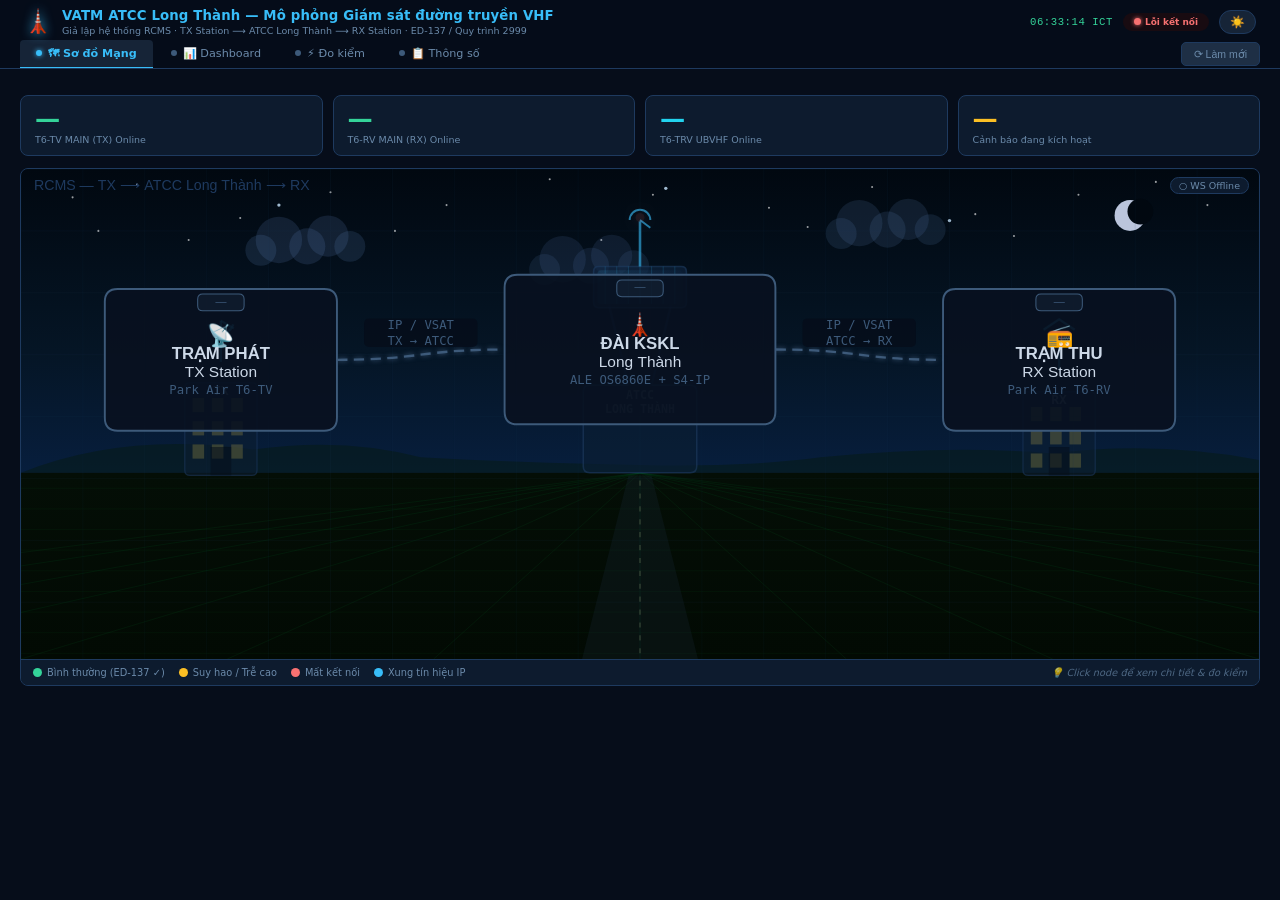
==== commit e0f7b261: "update" ====
--- a/web-portal/app/static/index.html
+++ b/web-portal/app/static/index.html
@@ -3,870 +3,1302 @@
 <head>
 <meta charset="UTF-8">
 <meta name="viewport" content="width=device-width, initial-scale=1.0">
-<title>VATM — ED-137 Monitoring Portal</title>
+<title>VATM ATCC Long Thành — Mô phỏng Giám sát VHF</title>
 <style>
 /* ================================================================
-   VATM ATCC Long Thành — ED-137 Monitoring Portal
-   CSS Variables: hỗ trợ chuyển đổi Dark Mode / Light Mode
-   Tác giả: Đỗ Thanh Long — ATSEP VATM
-   ================================================================ */
-
-/* --- Chế độ Tối (Dark Mode) — Mặc định --- */
-:root,
-html[data-theme="dark"] {
-  --bg:        #0f172a;   /* slate-900: nền toàn trang */
-  --bg2:       #1e293b;   /* slate-800: nền card/panel */
-  --bg3:       #334155;   /* slate-700: nền input/hover */
-  --border:    #334155;   /* đường viền */
-  --text:      #e2e8f0;   /* chữ chính */
-  --text2:     #94a3b8;   /* chữ phụ */
-  --blue:      #60a5fa;
-  --green:     #4ade80;
-  --yellow:    #fbbf24;
-  --red:       #f87171;
-  --orange:    #fb923c;
-  --cyan:      #22d3ee;
-  --canvas-bg: #0f172a;
-}
-
-/* --- Chế độ Sáng (Light Mode) --- */
+   VATM ATCC Long Thành — VHF Transmission Monitoring Simulation
+   Design System: Aviation SCADA / Dark-first
+   ================================================================ */
+
+/* --- Dark Mode (Default) --- */
+:root, html[data-theme="dark"] {
+  --bg:         #060d1a;
+  --bg2:        #0d1b2e;
+  --bg3:        #162437;
+  --bg4:        #1e2f45;
+  --border:     #1e3a5f;
+  --border2:    #2d5080;
+  --text:       #cdd9e8;
+  --text2:      #6b8aaa;
+  --text3:      #3d5a7a;
+  --blue:       #38bdf8;
+  --blue2:      #0ea5e9;
+  --green:      #34d399;
+  --yellow:     #fbbf24;
+  --red:        #f87171;
+  --orange:     #fb923c;
+  --cyan:       #22d3ee;
+  --purple:     #a78bfa;
+  --canvas-sky1:#020c1e;
+  --canvas-sky2:#071530;
+  --canvas-gnd1:#050e08;
+  --canvas-gnd2:#030a05;
+  --radar-glow: rgba(52,211,153,0.15);
+  --header-bg:  rgba(6,13,26,0.97);
+}
+
+/* --- Light Mode --- */
 html[data-theme="light"] {
-  --bg:        #f8fafc;   /* slate-50 */
-  --bg2:       #ffffff;
-  --bg3:       #f1f5f9;   /* slate-100 */
-  --border:    #e2e8f0;   /* slate-200 */
-  --text:      #1e293b;   /* slate-800 */
-  --text2:     #64748b;   /* slate-500 */
-  --blue:      #2563eb;
-  --green:     #16a34a;
-  --yellow:    #d97706;
-  --red:       #dc2626;
-  --orange:    #ea580c;
-  --cyan:      #0891b2;
-  --canvas-bg: #f1f5f9;
-}
-
-/* === RESET & BASE === */
-* { box-sizing: border-box; margin: 0; padding: 0; }
+  --bg:         #eef2f7;
+  --bg2:        #ffffff;
+  --bg3:        #f0f4f9;
+  --bg4:        #e4ecf5;
+  --border:     #c8d8ec;
+  --border2:    #a0bdd8;
+  --text:       #0f2340;
+  --text2:      #4a6485;
+  --text3:      #8aabcc;
+  --blue:       #0369a1;
+  --blue2:      #0284c7;
+  --green:      #059669;
+  --yellow:     #b45309;
+  --red:        #dc2626;
+  --orange:     #c2410c;
+  --cyan:       #0891b2;
+  --purple:     #7c3aed;
+  --canvas-sky1:#c0d8f0;
+  --canvas-sky2:#daeaf8;
+  --canvas-gnd1:#c8e6c0;
+  --canvas-gnd2:#b8d8b0;
+  --radar-glow: rgba(5,150,105,0.1);
+  --header-bg:  rgba(238,242,247,0.97);
+}
+
+* { box-sizing:border-box; margin:0; padding:0; }
+html, body { height:100%; }
 body {
   background: var(--bg);
   color: var(--text);
   font-family: 'Segoe UI', system-ui, -apple-system, sans-serif;
+  font-size: 14px;
   min-height: 100vh;
-  transition: background 0.3s, color 0.3s;
-}
-
-/* === HEADER === */
-header {
-  background: var(--bg2);
+  transition: background .3s, color .3s;
+}
+
+/* ================================================================
+   HEADER + TOP NAV (unified bar)
+   ================================================================ */
+.app-header {
+  position: sticky;
+  top: 0;
+  z-index: 200;
+  background: var(--header-bg);
   border-bottom: 1px solid var(--border);
-  padding: 10px 24px;
+  backdrop-filter: blur(8px);
+  -webkit-backdrop-filter: blur(8px);
+  transition: background .3s, border-color .3s;
+}
+
+/* ── Top strip: logo + controls ── */
+.header-top {
   display: flex;
   align-items: center;
   justify-content: space-between;
-  position: sticky;
-  top: 0;
-  z-index: 100;
-  transition: background 0.3s, border-color 0.3s;
-}
-.logo { display: flex; align-items: center; gap: 10px; }
-.logo h1 { font-size: 1.05em; color: var(--blue); font-weight: 600; }
-.logo span { font-size: 0.72em; color: var(--text2); }
-.header-right { display: flex; align-items: center; gap: 10px; font-size: 0.8em; color: var(--text2); }
-#clock { color: var(--green); font-family: monospace; font-size: 0.95em; min-width: 75px; text-align: right; }
-
-/*
-  Nút chuyển đổi Dark/Light Mode
-  Hiển thị ☀️ khi đang ở Dark Mode (để nhắc chuyển sang Sáng)
-  Hiển thị 🌙 khi đang ở Light Mode (để nhắc chuyển sang Tối)
-*/
+  padding: 8px 24px 0;
+}
+.logo-block { display:flex; align-items:center; gap:10px; }
+.logo-icon  { font-size:1.6em; filter:drop-shadow(0 0 6px var(--blue)); }
+.logo-text h1 {
+  font-size: 0.95em;
+  font-weight: 700;
+  color: var(--blue);
+  letter-spacing: 0.01em;
+  line-height: 1.2;
+}
+.logo-text p {
+  font-size: 0.68em;
+  color: var(--text2);
+  margin-top: 1px;
+}
+.header-controls {
+  display: flex;
+  align-items: center;
+  gap: 10px;
+  font-size: 0.8em;
+}
+#clock {
+  font-family: 'Consolas','Courier New', monospace;
+  color: var(--green);
+  font-size: 0.95em;
+  min-width: 80px;
+  text-align: right;
+  letter-spacing: 0.05em;
+}
+#status-badge {
+  display: inline-flex;
+  align-items: center;
+  gap: 4px;
+  padding: 3px 10px;
+  border-radius: 20px;
+  font-size: 0.8em;
+  font-weight: 600;
+  border: 1px solid transparent;
+}
+.status-ok   { color:var(--green);  border-color:#1a4a3044; background:#0a2a1888; }
+.status-err  { color:var(--red);    border-color:#4a1a1a44; background:#2a0a0a88; }
+.status-wait { color:var(--text2);  border-color:var(--border); background:var(--bg3); }
+
+html[data-theme="light"] .status-ok  { background:#d1fae5; border-color:#6ee7b7; }
+html[data-theme="light"] .status-err { background:#fee2e2; border-color:#fca5a5; }
+
 #theme-btn {
   background: var(--bg3);
   border: 1px solid var(--border);
   border-radius: 20px;
-  padding: 5px 10px;
+  padding: 4px 10px;
   cursor: pointer;
-  font-size: 1.1em;
-  line-height: 1;
-  transition: background 0.2s;
+  font-size: 1.05em;
   color: var(--text);
-}
-#theme-btn:hover { opacity: 0.8; }
-
-/* === LAYOUT === */
-.container { max-width: 1400px; margin: 0 auto; padding: 16px 24px; }
-.grid-2 { display: grid; grid-template-columns: 1fr 1fr; gap: 16px; }
-.grid-3 { display: grid; grid-template-columns: repeat(3, 1fr); gap: 12px; }
-.grid-4 { display: grid; grid-template-columns: repeat(4, 1fr); gap: 12px; }
-@media (max-width: 900px) { .grid-2,.grid-3,.grid-4 { grid-template-columns: 1fr; } }
-
-/* === CARDS === */
+  transition: background .2s;
+}
+#theme-btn:hover { background:var(--bg4); }
+
+/* ── Navigation menu bar ── */
+.nav-bar {
+  display: flex;
+  padding: 0 20px;
+  gap: 2px;
+  margin-top: 4px;
+  overflow-x: auto;
+}
+.nav-item {
+  display: flex;
+  align-items: center;
+  gap: 6px;
+  padding: 7px 16px;
+  font-size: 0.8em;
+  font-weight: 500;
+  color: var(--text2);
+  cursor: pointer;
+  border-bottom: 2px solid transparent;
+  margin-bottom: -1px;
+  white-space: nowrap;
+  transition: color .15s, border-color .15s;
+  user-select: none;
+  border-radius: 4px 4px 0 0;
+}
+.nav-item:hover { color:var(--text); background:var(--bg3); }
+.nav-item.active {
+  color: var(--blue);
+  border-bottom-color: var(--blue);
+  background: var(--bg3);
+  font-weight: 600;
+}
+.nav-item .nav-dot {
+  width: 6px; height: 6px;
+  border-radius: 50%;
+  background: var(--text3);
+  transition: background .2s;
+}
+.nav-item.active .nav-dot { background: var(--blue); box-shadow: 0 0 5px var(--blue); }
+
+/* ── Refresh btn in nav ── */
+.btn-refresh {
+  margin-left: auto;
+  padding: 5px 12px;
+  font-size: 0.75em;
+  background: var(--bg4);
+  border: 1px solid var(--border);
+  border-radius: 5px;
+  cursor: pointer;
+  color: var(--text2);
+  align-self: center;
+  transition: background .15s;
+}
+.btn-refresh:hover { color:var(--text); background:var(--bg3); }
+
+/* ================================================================
+   LAYOUT
+   ================================================================ */
+.container { max-width: 1440px; margin: 0 auto; padding: 14px 20px; }
+.grid-2 { display:grid; grid-template-columns:1fr 1fr; gap:14px; }
+.grid-3 { display:grid; grid-template-columns:repeat(3,1fr); gap:12px; }
+.grid-4 { display:grid; grid-template-columns:repeat(4,1fr); gap:12px; }
+@media (max-width:900px) { .grid-2,.grid-3,.grid-4{grid-template-columns:1fr;} .nav-bar{flex-wrap:nowrap;} }
+
+/* ================================================================
+   CARDS
+   ================================================================ */
 .card {
   background: var(--bg2);
   border: 1px solid var(--border);
   border-radius: 8px;
-  padding: 16px;
-  transition: background 0.3s, border-color 0.3s;
-}
-.card-title { font-size: 0.75em; color: var(--text2); text-transform: uppercase; letter-spacing: 0.05em; margin-bottom: 10px; }
-.section-title { font-size: 0.9em; color: var(--blue); margin: 20px 0 10px; font-weight: 600; border-bottom: 1px solid var(--border); padding-bottom: 6px; }
-
-/* === BADGES === */
-.badge { display: inline-flex; align-items: center; gap: 4px; padding: 2px 8px; border-radius: 12px; font-size: 0.72em; font-weight: 600; }
-html[data-theme="dark"]  .badge-green  { background:#14532d44; color:var(--green);  border:1px solid #16a34a44; }
-html[data-theme="dark"]  .badge-yellow { background:#78350f44; color:var(--yellow); border:1px solid #d9770644; }
-html[data-theme="dark"]  .badge-red    { background:#7f1d1d44; color:var(--red);    border:1px solid #dc262644; }
-html[data-theme="dark"]  .badge-blue   { background:#1e3a5f44; color:var(--blue);   border:1px solid #2563eb44; }
-html[data-theme="light"] .badge-green  { background:#dcfce7; color:#15803d; border:1px solid #86efac; }
-html[data-theme="light"] .badge-yellow { background:#fef3c7; color:#b45309; border:1px solid #fcd34d; }
-html[data-theme="light"] .badge-red    { background:#fee2e2; color:#b91c1c; border:1px solid #fca5a5; }
-html[data-theme="light"] .badge-blue   { background:#dbeafe; color:#1d4ed8; border:1px solid #93c5fd; }
-
-.dot { width:7px; height:7px; border-radius:50%; display:inline-block; }
-.dot-green  { background:var(--green); box-shadow:0 0 5px var(--green); }
-.dot-yellow { background:var(--yellow); }
-.dot-red    { background:var(--red); box-shadow:0 0 5px var(--red); animation:blink 1s infinite; }
-.dot-grey   { background:#64748b; }
-@keyframes blink { 0%,100%{opacity:1} 50%{opacity:0.3} }
-
-/* === KPI BOXES === */
-.kpi-box { text-align:center; padding:12px; background:var(--bg2); border-radius:8px; border:1px solid var(--border); transition:background 0.3s,border-color 0.3s; }
-.kpi-val { font-size:1.9em; font-weight:700; line-height:1; }
-.kpi-label { font-size:0.68em; color:var(--text2); margin-top:4px; }
-
-/* === BUTTONS === */
-.btn { display:inline-flex; align-items:center; gap:6px; padding:7px 14px; border:1px solid transparent; border-radius:6px; cursor:pointer; font-size:0.82em; font-weight:500; transition:opacity .15s, transform .1s; }
-.btn:hover { opacity:.85; transform:translateY(-1px); }
+  padding: 14px;
+  transition: background .3s, border-color .3s;
+}
+.card-sm { padding: 10px 14px; }
+.card-title {
+  font-size: 0.7em;
+  color: var(--text2);
+  text-transform: uppercase;
+  letter-spacing: 0.06em;
+  margin-bottom: 8px;
+  font-weight: 600;
+}
+.section-title {
+  font-size: 0.82em;
+  color: var(--blue);
+  margin: 18px 0 10px;
+  font-weight: 600;
+  border-bottom: 1px solid var(--border);
+  padding-bottom: 5px;
+  display: flex;
+  align-items: center;
+  gap: 6px;
+}
+
+/* ================================================================
+   KPI BOXES
+   ================================================================ */
+.kpi-grid { display:grid; grid-template-columns:repeat(4,1fr); gap:10px; margin:12px 0; }
+@media (max-width:700px) { .kpi-grid{grid-template-columns:repeat(2,1fr);} }
+.kpi-box {
+  background: var(--bg2);
+  border: 1px solid var(--border);
+  border-radius: 8px;
+  padding: 10px 14px;
+  display: flex;
+  flex-direction: column;
+  gap: 3px;
+  transition: background .3s, border-color .3s;
+}
+.kpi-val   { font-size:1.8em; font-weight:700; line-height:1; font-variant-numeric:tabular-nums; }
+.kpi-label { font-size:0.68em; color:var(--text2); }
+
+/* ================================================================
+   BADGES
+   ================================================================ */
+.badge {
+  display:inline-flex; align-items:center; gap:4px;
+  padding:2px 8px; border-radius:12px;
+  font-size:0.72em; font-weight:600; border:1px solid transparent;
+}
+html[data-theme="dark"]  .bg-green  { background:#0a2a18aa; color:var(--green);  border-color:#1a5a3844; }
+html[data-theme="dark"]  .bg-yellow { background:#2a1a0088; color:var(--yellow); border-color:#5a3a0044; }
+html[data-theme="dark"]  .bg-red    { background:#2a0a0a88; color:var(--red);    border-color:#5a1a1a44; }
+html[data-theme="dark"]  .bg-blue   { background:#071a2e88; color:var(--blue);   border-color:#1a3a6044; }
+html[data-theme="light"] .bg-green  { background:#d1fae5; color:#065f46; border-color:#6ee7b7; }
+html[data-theme="light"] .bg-yellow { background:#fef3c7; color:#92400e; border-color:#fcd34d; }
+html[data-theme="light"] .bg-red    { background:#fee2e2; color:#991b1b; border-color:#fca5a5; }
+html[data-theme="light"] .bg-blue   { background:#e0f2fe; color:#075985; border-color:#7dd3fc; }
+
+/* Dot indicator */
+.dot { width:7px; height:7px; border-radius:50%; display:inline-block; flex-shrink:0; }
+.dot-g { background:var(--green); box-shadow:0 0 4px var(--green); }
+.dot-y { background:var(--yellow); }
+.dot-r { background:var(--red); box-shadow:0 0 4px var(--red); animation:blink 1.2s infinite; }
+.dot-x { background:var(--text3); }
+@keyframes blink { 0%,100%{opacity:1} 50%{opacity:.25} }
+
+/* ================================================================
+   BUTTONS
+   ================================================================ */
+.btn {
+  display:inline-flex; align-items:center; gap:5px;
+  padding:6px 14px; border:1px solid transparent;
+  border-radius:6px; cursor:pointer; font-size:0.8em; font-weight:500;
+  transition:opacity .15s, transform .1s;
+}
+.btn:hover  { opacity:.85; transform:translateY(-1px); }
 .btn:active { transform:translateY(0); }
 .btn:disabled { opacity:.4; cursor:not-allowed; transform:none; }
-html[data-theme="dark"]  .btn-blue   { background:#1e3a5f; color:var(--blue);   border-color:#2563eb55; }
-html[data-theme="dark"]  .btn-green  { background:#14532d33; color:var(--green);  border-color:#16a34a55; }
-html[data-theme="dark"]  .btn-orange { background:#7c2d1233; color:var(--orange); border-color:#ea580c55; }
-html[data-theme="dark"]  .btn-red    { background:#7f1d1d33; color:var(--red);    border-color:#dc262655; }
-html[data-theme="dark"]  .btn-grey   { background:var(--bg3); color:var(--text2); border-color:var(--border); }
-html[data-theme="light"] .btn-blue   { background:#dbeafe; color:#1d4ed8; border-color:#93c5fd; }
+.btn-sm { padding:4px 10px; font-size:0.75em; }
+
+html[data-theme="dark"]  .btn-blue   { background:#071a3a; color:var(--blue);   border-color:var(--border2); }
+html[data-theme="dark"]  .btn-green  { background:#071a10; color:var(--green);  border-color:#1a4a2844; }
+html[data-theme="dark"]  .btn-orange { background:#1e0f0488; color:var(--orange); border-color:#5a2a0a44; }
+html[data-theme="dark"]  .btn-grey   { background:var(--bg4); color:var(--text2); border-color:var(--border); }
+html[data-theme="light"] .btn-blue   { background:#e0f2fe; color:#0369a1; border-color:#7dd3fc; }
 html[data-theme="light"] .btn-green  { background:#dcfce7; color:#15803d; border-color:#86efac; }
 html[data-theme="light"] .btn-orange { background:#ffedd5; color:#c2410c; border-color:#fdba74; }
-html[data-theme="light"] .btn-red    { background:#fee2e2; color:#b91c1c; border-color:#fca5a5; }
 html[data-theme="light"] .btn-grey   { background:var(--bg3); color:var(--text2); border-color:var(--border); }
 .btn-group { display:flex; flex-wrap:wrap; gap:8px; margin-bottom:12px; }
 
-/* === TABLES === */
+/* ================================================================
+   TABLES
+   ================================================================ */
 .dev-table { width:100%; border-collapse:collapse; font-size:0.78em; }
-.dev-table th { background:var(--bg3); color:var(--text2); padding:7px 8px; text-align:left; font-weight:500; border-bottom:1px solid var(--border); }
-.dev-table td { padding:6px 8px; border-bottom:1px solid var(--border); vertical-align:middle; }
-.dev-table tr:hover td { background:var(--bg3); }
-.mono { font-family:'Consolas','Courier New',monospace; color:var(--cyan); font-size:0.95em; }
-
-/* === GRAFANA IFRAMES === */
-.iframe-wrap { width:100%; border-radius:6px; overflow:hidden; border:1px solid var(--border); background:var(--bg3); }
+.dev-table th {
+  background:var(--bg4); color:var(--text2);
+  padding:7px 10px; text-align:left;
+  font-weight:600; font-size:0.9em; letter-spacing:.03em;
+  border-bottom:1px solid var(--border);
+}
+.dev-table td { padding:6px 10px; border-bottom:1px solid var(--border); vertical-align:middle; }
+.dev-table tr:hover td { background:var(--bg4); }
+.mono { font-family:'Consolas','Courier New',monospace; color:var(--cyan); font-size:0.9em; }
+
+/* ================================================================
+   GRAFANA IFRAMES
+   ================================================================ */
+.iframe-wrap {
+  width:100%; border-radius:6px;
+  overflow:hidden; border:1px solid var(--border);
+  background:var(--bg4); position:relative;
+}
 .iframe-wrap iframe { width:100%; border:none; display:block; }
-.iframe-placeholder { padding:40px; text-align:center; color:var(--text2); font-size:0.85em; }
-
-/* === JOB OUTPUT === */
-.job-output { background:#000; border:1px solid var(--border); border-radius:6px; padding:12px; font-family:'Consolas',monospace; font-size:0.72em; max-height:250px; overflow-y:auto; white-space:pre-wrap; color:#a8ff78; margin-top:10px; display:none; }
-
-/* === ALERTS === */
-.alert-item { display:flex; align-items:flex-start; gap:10px; padding:8px 12px; border-radius:6px; margin-bottom:6px; font-size:0.8em; }
-html[data-theme="dark"]  .alert-critical { background:#7f1d1d22; border-left:3px solid var(--red); }
-html[data-theme="dark"]  .alert-warning  { background:#78350f22; border-left:3px solid var(--yellow); }
-html[data-theme="dark"]  .alert-info     { background:#1e3a5f22; border-left:3px solid var(--blue); }
-html[data-theme="light"] .alert-critical { background:#fee2e2; border-left:3px solid var(--red); }
-html[data-theme="light"] .alert-warning  { background:#fef3c7; border-left:3px solid var(--yellow); }
-html[data-theme="light"] .alert-info     { background:#dbeafe; border-left:3px solid var(--blue); }
-
-/* === SPINNER === */
-.spinner { display:inline-block; width:14px; height:14px; border:2px solid var(--border); border-top-color:var(--blue); border-radius:50%; animation:spin .7s linear infinite; vertical-align:middle; }
+.iframe-ph {
+  padding:40px; text-align:center;
+  color:var(--text2); font-size:0.82em; line-height:1.8;
+}
+
+/* ================================================================
+   JOB OUTPUT
+   ================================================================ */
+.job-output {
+  background:#010810; border:1px solid var(--border);
+  border-radius:6px; padding:10px; font-family:'Consolas',monospace;
+  font-size:0.72em; max-height:220px; overflow-y:auto;
+  white-space:pre-wrap; color:#7fffd4; margin-top:8px; display:none;
+}
+
+/* ================================================================
+   SPINNER
+   ================================================================ */
+.spinner {
+  display:inline-block; width:13px; height:13px;
+  border:2px solid var(--border); border-top-color:var(--blue);
+  border-radius:50%; animation:spin .7s linear infinite; vertical-align:middle;
+}
 @keyframes spin { to { transform:rotate(360deg); } }
 
-/* === TABS === */
-.tabs { display:flex; gap:0; border-bottom:2px solid var(--border); margin-bottom:16px; overflow-x:auto; }
-.tab { padding:8px 16px; font-size:0.82em; cursor:pointer; color:var(--text2); border-bottom:2px solid transparent; margin-bottom:-2px; white-space:nowrap; transition:color .15s; user-select:none; }
-.tab:hover { color:var(--text); }
-.tab.active { color:var(--blue); border-bottom-color:var(--blue); font-weight:600; }
+/* ================================================================
+   TAB CONTENT
+   ================================================================ */
 .tab-content { display:none; }
 .tab-content.active { display:block; }
 
 /* ================================================================
-   CANVAS TOPOLOGY — Sơ đồ mạng tương tác
-   ================================================================ */
-.topology-wrapper {
+   CANVAS TOPOLOGY
+   ================================================================ */
+.topo-wrap {
   display: flex;
-  gap: 16px;
+  gap: 14px;
   align-items: flex-start;
 }
-
-/* Container bao bọc canvas — thay đổi cursor khi hover node */
 .canvas-container {
   flex: 1;
   min-width: 0;
-  background: var(--bg2);
   border: 1px solid var(--border);
   border-radius: 8px;
   overflow: hidden;
   position: relative;
   cursor: default;
-  transition: background 0.3s, border-color 0.3s;
-}
-
-#topology-canvas {
-  width: 100%;
-  height: auto;
-  display: block;
-}
-
-/* Nhãn trạng thái WebSocket (góc trên phải canvas) */
-.ws-status {
-  position: absolute;
-  top: 8px;
-  right: 10px;
-  font-size: 0.7em;
-  color: var(--text2);
   background: var(--bg2);
-  padding: 2px 8px;
-  border-radius: 10px;
-  border: 1px solid var(--border);
-  pointer-events: none;
-  transition: background 0.3s;
-}
-
-/* Chú giải màu sắc phía dưới canvas */
+  transition: border-color .3s;
+}
+#topo-canvas { width:100%; height:auto; display:block; }
+.ws-label {
+  position:absolute; top:8px; right:10px;
+  font-size:0.68em; color:var(--text2);
+  background:var(--bg2); padding:2px 8px;
+  border-radius:10px; border:1px solid var(--border);
+  pointer-events:none; transition:background .3s;
+}
 .canvas-legend {
-  display: flex;
-  gap: 16px;
-  padding: 8px 12px;
-  font-size: 0.72em;
-  color: var(--text2);
-  border-top: 1px solid var(--border);
-  flex-wrap: wrap;
-  background: var(--bg2);
-  transition: background 0.3s, border-color 0.3s;
-}
-.legend-item { display:flex; align-items:center; gap:5px; }
-.legend-dot  { width:10px; height:10px; border-radius:50%; }
-
-/* ================================================================
-   NODE DETAIL PANEL — Hiển thị khi click vào node trên canvas
+  display:flex; gap:14px; flex-wrap:wrap;
+  padding:7px 12px; font-size:0.7em; color:var(--text2);
+  border-top:1px solid var(--border);
+  background:var(--bg2);
+}
+.leg-item { display:flex; align-items:center; gap:5px; }
+.leg-dot  { width:9px; height:9px; border-radius:50%; }
+
+/* ================================================================
+   NODE DETAIL PANEL
    ================================================================ */
 .node-panel {
-  width: 300px;
-  min-width: 280px;
-  background: var(--bg2);
-  border: 1px solid var(--border);
-  border-radius: 8px;
-  overflow: hidden;
-  transition: background 0.3s, border-color 0.3s;
-  animation: slideIn 0.2s ease-out;
-}
-@keyframes slideIn {
-  from { opacity:0; transform:translateX(20px); }
-  to   { opacity:1; transform:translateX(0); }
-}
-
-.node-panel-header {
-  padding: 12px 16px;
-  display: flex;
-  justify-content: space-between;
-  align-items: center;
-  border-bottom: 1px solid var(--border);
-}
-.node-panel-title { font-weight:600; font-size:0.9em; color:var(--blue); }
-.node-panel-close { background:none; border:none; color:var(--text2); cursor:pointer; font-size:1.2em; padding:0 4px; line-height:1; }
-.node-panel-close:hover { color:var(--red); }
-
-.node-panel-body { padding:12px 16px; }
-
-.info-row { display:flex; justify-content:space-between; padding:5px 0; border-bottom:1px solid var(--border); font-size:0.78em; }
+  width: 285px; min-width:270px;
+  background:var(--bg2); border:1px solid var(--border);
+  border-radius:8px; overflow:hidden;
+  animation:panelIn .18s ease-out;
+  transition:border-color .3s;
+}
+@keyframes panelIn { from{opacity:0;transform:translateX(16px)} to{opacity:1;transform:translateX(0)} }
+
+.panel-header {
+  padding:10px 14px;
+  border-bottom:1px solid var(--border);
+  display:flex; justify-content:space-between; align-items:flex-start;
+}
+.panel-title { font-weight:700; font-size:0.88em; color:var(--blue); }
+.panel-close {
+  background:none; border:none;
+  color:var(--text2); cursor:pointer;
+  font-size:1.1em; padding:0 2px; line-height:1;
+}
+.panel-close:hover { color:var(--red); }
+.panel-body { padding:12px 14px; }
+.info-row {
+  display:flex; justify-content:space-between; align-items:flex-start;
+  padding:4px 0; border-bottom:1px solid var(--border);
+  font-size:0.77em; gap:8px;
+}
 .info-row:last-child { border-bottom:none; }
-.info-key   { color:var(--text2); flex-shrink:0; margin-right:8px; }
-.info-value { color:var(--text); font-weight:500; text-align:right; word-break:break-all; }
-
-.node-panel-actions { padding:10px 16px; border-top:1px solid var(--border); display:flex; flex-direction:column; gap:6px; }
-
-/* KPI mini bars trong panel */
-.kpi-mini { margin:6px 0 2px; }
-.kpi-mini-label { font-size:0.7em; color:var(--text2); margin-bottom:3px; }
-.kpi-mini-bar   { height:6px; border-radius:3px; background:var(--bg3); overflow:hidden; }
-.kpi-mini-fill  { height:100%; border-radius:3px; transition:width 0.5s, background 0.5s; }
-
-/* ED-137 threshold table */
-.threshold-table { width:100%; border-collapse:collapse; font-size:0.77em; }
-.threshold-table th { background:var(--bg3); color:var(--blue); padding:6px 10px; text-align:left; border-bottom:1px solid var(--border); }
-.threshold-table td { padding:5px 10px; border-bottom:1px solid var(--border); }
+.ik { color:var(--text2); flex-shrink:0; }
+.iv { color:var(--text); font-weight:500; text-align:right; word-break:break-all; }
+.panel-kpis { margin-top:10px; }
+.kpi-row-title {
+  font-size:0.68em; color:var(--text2);
+  text-transform:uppercase; letter-spacing:.06em;
+  font-weight:600; margin-bottom:6px;
+}
+.kpi-mini { margin-bottom:7px; }
+.kpi-mini-lbl { font-size:0.68em; color:var(--text2); margin-bottom:3px; display:flex; justify-content:space-between; }
+.kpi-mini-bar { height:5px; border-radius:3px; background:var(--bg4); overflow:hidden; }
+.kpi-mini-fill { height:100%; border-radius:3px; transition:width .5s, background .5s; }
+.panel-actions {
+  padding:10px 14px;
+  border-top:1px solid var(--border);
+  display:flex; flex-direction:column; gap:5px;
+}
+
+/* ================================================================
+   THRESHOLD TABLE
+   ================================================================ */
+.thr-table { width:100%; border-collapse:collapse; font-size:0.78em; }
+.thr-table th {
+  background:var(--bg4); color:var(--blue);
+  padding:6px 10px; text-align:left;
+  border-bottom:1px solid var(--border);
+  font-weight:600;
+}
+.thr-table td { padding:5px 10px; border-bottom:1px solid var(--border); }
 .ok   { color:var(--green); font-weight:600; }
 .warn { color:var(--yellow); font-weight:600; }
 .crit { color:var(--red); font-weight:600; }
 
-/* Select dropdown */
-select { background:var(--bg3); color:var(--text); border:1px solid var(--border); padding:4px 8px; border-radius:4px; font-size:0.8em; width:100%; transition:background 0.3s,color 0.3s; }
+select {
+  background:var(--bg4); color:var(--text);
+  border:1px solid var(--border); padding:4px 8px;
+  border-radius:4px; font-size:0.8em; width:100%;
+  transition:background .3s, color .3s;
+}
 
 /* Scrollbar */
-::-webkit-scrollbar { width:6px; height:6px; }
+::-webkit-scrollbar { width:5px; height:5px; }
 ::-webkit-scrollbar-track { background:var(--bg); }
 ::-webkit-scrollbar-thumb { background:var(--border); border-radius:3px; }
-::-webkit-scrollbar-thumb:hover { background:var(--text2); }
+::-webkit-scrollbar-thumb:hover { background:var(--border2); }
+
+/* Alert items */
+.alert-item {
+  display:flex; align-items:flex-start; gap:10px;
+  padding:8px 12px; border-radius:6px; margin-bottom:6px; font-size:0.8em;
+}
+html[data-theme="dark"]  .a-crit { background:#2a0a0a22; border-left:3px solid var(--red); }
+html[data-theme="dark"]  .a-warn { background:#2a1a0022; border-left:3px solid var(--yellow); }
+html[data-theme="light"] .a-crit { background:#fee2e2; border-left:3px solid var(--red); }
+html[data-theme="light"] .a-warn { background:#fef3c7; border-left:3px solid var(--yellow); }
 </style>
 </head>
 <body>
 
 <!-- ================================================================ -->
-<!-- HEADER                                                            -->
+<!-- APP HEADER + TOP NAV                                             -->
 <!-- ================================================================ -->
-<header>
-  <div class="logo">
-    <span style="font-size:1.4em">🗼</span>
-    <div>
-      <h1>VATM ATCC Long Thành — ED-137 Monitoring Portal</h1>
-      <span>Giám sát đường truyền VHF · EUROCAE ED-137 · Quy trình 2999</span>
+<div class="app-header">
+  <div class="header-top">
+    <div class="logo-block">
+      <div class="logo-icon">🗼</div>
+      <div class="logo-text">
+        <h1>VATM ATCC Long Thành — Mô phỏng Giám sát đường truyền VHF</h1>
+        <p>Giả lập hệ thống RCMS · TX Station ⟶ ATCC Long Thành ⟶ RX Station · ED-137 / Quy trình 2999</p>
+      </div>
+    </div>
+    <div class="header-controls">
+      <span id="clock">--:--:--</span>
+      <span id="status-badge" class="status-wait"><span class="spinner"></span> Kết nối...</span>
+      <button id="theme-btn" onclick="toggleTheme()" title="Chế độ Sáng/Tối">☀️</button>
     </div>
   </div>
-  <div class="header-right">
-    <span id="clock">--:--:--</span>
-    <span id="status-badge" class="badge badge-blue">
-      <span class="spinner"></span> Kết nối...
-    </span>
-    <button class="btn btn-grey" onclick="refreshAll()">⟳ Làm mới</button>
-    <!--
-      NÚT CHUYỂN ĐỔI SÁNG/TỐI (Theme Toggle Button)
-      - Trạng thái được lưu vào localStorage
-      - Icon ☀️ = đang ở Dark (nhấn để chuyển sang Light)
-      - Icon 🌙 = đang ở Light (nhấn để chuyển sang Dark)
-    -->
-    <button id="theme-btn" onclick="toggleTheme()" title="Chuyển chế độ Sáng/Tối">☀️</button>
-  </div>
-</header>
+
+  <!-- Navigation Menu Bar -->
+  <nav class="nav-bar">
+    <div class="nav-item active" onclick="switchTab('topology')">
+      <span class="nav-dot"></span> 🗺 Sơ đồ Mạng
+    </div>
+    <div class="nav-item" onclick="switchTab('dashboard')">
+      <span class="nav-dot"></span> 📊 Dashboard
+    </div>
+    <div class="nav-item" onclick="switchTab('ansible')">
+      <span class="nav-dot"></span> ⚡ Đo kiểm
+    </div>
+    <div class="nav-item" onclick="switchTab('thongso')">
+      <span class="nav-dot"></span> 📋 Thông số
+    </div>
+    <button class="btn-refresh" onclick="refreshAll()">⟳ Làm mới</button>
+  </nav>
+</div>
 
 <!-- ================================================================ -->
 <!-- MAIN CONTENT                                                      -->
 <!-- ================================================================ -->
 <div class="container">
 
-  <!-- ── 4 KPI Boxes ── -->
-  <div class="grid-4" style="margin:14px 0;">
-    <div class="kpi-box"><div class="kpi-val" id="kpi-tx"    style="color:var(--green)">—</div><div class="kpi-label">T6-TV MAIN (TX) Online</div></div>
-    <div class="kpi-box"><div class="kpi-val" id="kpi-rx"    style="color:var(--green)">—</div><div class="kpi-label">T6-RV MAIN (RX) Online</div></div>
-    <div class="kpi-box"><div class="kpi-val" id="kpi-ubvhf" style="color:var(--cyan)">—</div><div  class="kpi-label">T6-TRV UBVHF Online</div></div>
-    <div class="kpi-box"><div class="kpi-val" id="kpi-alerts" style="color:var(--yellow)">—</div><div class="kpi-label">Cảnh báo đang kích hoạt</div></div>
+  <!-- KPI Summary Boxes -->
+  <div class="kpi-grid">
+    <div class="kpi-box">
+      <div class="kpi-val" id="kpi-tx" style="color:var(--green)">—</div>
+      <div class="kpi-label">T6-TV MAIN (TX) Online</div>
+    </div>
+    <div class="kpi-box">
+      <div class="kpi-val" id="kpi-rx" style="color:var(--green)">—</div>
+      <div class="kpi-label">T6-RV MAIN (RX) Online</div>
+    </div>
+    <div class="kpi-box">
+      <div class="kpi-val" id="kpi-ubvhf" style="color:var(--cyan)">—</div>
+      <div class="kpi-label">T6-TRV UBVHF Online</div>
+    </div>
+    <div class="kpi-box">
+      <div class="kpi-val" id="kpi-alerts" style="color:var(--yellow)">—</div>
+      <div class="kpi-label">Cảnh báo đang kích hoạt</div>
+    </div>
   </div>
 
-  <!-- ── Tabs ── -->
-  <div class="tabs">
-    <div class="tab active" onclick="switchTab('topology')">🗺 Sơ đồ Mạng</div>
-    <div class="tab" onclick="switchTab('dashboard')">📊 Dashboard</div>
-    <div class="tab" onclick="switchTab('devices')">📡 Thiết bị</div>
-    <div class="tab" onclick="switchTab('ansible')">⚡ Đo kiểm</div>
-    <div class="tab" onclick="switchTab('alerts')">🔔 Cảnh báo</div>
-    <div class="tab" onclick="switchTab('standards')">📋 ED-137</div>
-  </div>
-
-  <!-- ================================================================ -->
-  <!-- TAB: SƠ ĐỒ MẠNG — Canvas tương tác                              -->
-  <!-- ================================================================ -->
+  <!-- ============================================================ -->
+  <!-- TAB: SƠ ĐỒ MẠNG — Canvas Topology                          -->
+  <!-- ============================================================ -->
   <div id="tab-topology" class="tab-content active">
-    <div class="topology-wrapper" id="topology-wrapper">
-
-      <!-- Canvas chính -->
+    <div class="topo-wrap" id="topo-wrapper">
+
+      <!-- Canvas -->
       <div class="canvas-container" id="canvas-container">
-        <canvas id="topology-canvas"></canvas>
-        <div class="ws-status" id="ws-status">○ Đang kết nối WS...</div>
-        <!-- Chú giải màu sắc -->
+        <canvas id="topo-canvas"></canvas>
+        <div class="ws-label" id="ws-label">○ Kết nối WS...</div>
         <div class="canvas-legend">
-          <div class="legend-item"><div class="legend-dot" style="background:#4ade80"></div> Bình thường (ED-137 ✓)</div>
-          <div class="legend-item"><div class="legend-dot" style="background:#fbbf24"></div> Suy hao / Trễ cao</div>
-          <div class="legend-item"><div class="legend-dot" style="background:#f87171"></div> Mất kết nối (CRIT)</div>
-          <div class="legend-item"><div class="legend-dot" style="background:#60a5fa"></div> Xung tín hiệu IP</div>
-          <div class="legend-item" style="margin-left:auto;font-style:italic">💡 Click node để xem chi tiết & đo kiểm</div>
+          <div class="leg-item"><div class="leg-dot" style="background:var(--green)"></div>Bình thường (ED-137 ✓)</div>
+          <div class="leg-item"><div class="leg-dot" style="background:var(--yellow)"></div>Suy hao / Trễ cao</div>
+          <div class="leg-item"><div class="leg-dot" style="background:var(--red)"></div>Mất kết nối</div>
+          <div class="leg-item"><div class="leg-dot" style="background:var(--blue)"></div>Xung tín hiệu IP</div>
+          <div class="leg-item" style="margin-left:auto;font-style:italic;opacity:.7">💡 Click node để xem chi tiết & đo kiểm</div>
         </div>
       </div>
 
-      <!--
-        NODE DETAIL PANEL
-        Hiện khi click vào node trên canvas.
-        Cấu trúc: Header | Body (thông tin + KPI bars) | Actions (nút đo kiểm)
-      -->
+      <!-- Node Detail Panel -->
       <div id="node-panel" class="node-panel" style="display:none">
-        <div class="node-panel-header">
+        <div class="panel-header">
           <div>
-            <div class="node-panel-title" id="panel-title">—</div>
-            <div style="font-size:0.72em;color:var(--text2);margin-top:2px" id="panel-subtitle">—</div>
+            <div class="panel-title" id="panel-title">—</div>
+            <div style="font-size:.7em;color:var(--text2);margin-top:2px" id="panel-sub">—</div>
           </div>
-          <button class="node-panel-close" onclick="closeNodePanel()" title="Đóng">✕</button>
+          <button class="panel-close" onclick="closePanel()">✕</button>
         </div>
-
-        <div class="node-panel-body">
-          <div style="margin-bottom:10px">
-            <span id="panel-status-badge" class="badge badge-blue">● UNKNOWN</span>
-            <span style="font-size:0.7em;color:var(--text2);margin-left:8px" id="panel-ts">—</span>
+        <div class="panel-body">
+          <div style="margin-bottom:8px;display:flex;align-items:center;gap:8px">
+            <span id="panel-badge" class="badge bg-blue">● UNKNOWN</span>
+            <span style="font-size:.68em;color:var(--text2)" id="panel-ts"></span>
           </div>
-          <!-- Bảng thông tin chi tiết (điền động bằng JS) -->
-          <div id="panel-info-rows"></div>
-          <!-- KPI Mini Bars ED-137 -->
-          <div style="margin-top:12px">
-            <div style="font-size:0.7em;color:var(--text2);font-weight:600;text-transform:uppercase;letter-spacing:0.05em;margin-bottom:6px">⚡ KPI — EUROCAE ED-137</div>
+          <div id="panel-info"></div>
+          <div class="panel-kpis">
+            <div class="kpi-row-title">⚡ KPI — EUROCAE ED-137</div>
             <div class="kpi-mini">
-              <div class="kpi-mini-label">One-way Delay (ngưỡng: &lt;100ms)</div>
-              <div class="kpi-mini-bar"><div class="kpi-mini-fill" id="panel-bar-delay" style="width:30%;background:var(--green)"></div></div>
-              <div style="font-size:0.7em;color:var(--text2);margin-top:2px" id="panel-val-delay">N/A</div>
+              <div class="kpi-mini-lbl">
+                <span>One-way Delay</span>
+                <span id="pv-delay">N/A</span>
+              </div>
+              <div class="kpi-mini-bar"><div class="kpi-mini-fill" id="pb-delay" style="width:20%;background:var(--green)"></div></div>
             </div>
             <div class="kpi-mini">
-              <div class="kpi-mini-label">Jitter (ngưỡng: &lt;20ms)</div>
-              <div class="kpi-mini-bar"><div class="kpi-mini-fill" id="panel-bar-jitter" style="width:25%;background:var(--green)"></div></div>
-              <div style="font-size:0.7em;color:var(--text2);margin-top:2px" id="panel-val-jitter">N/A</div>
+              <div class="kpi-mini-lbl">
+                <span>Jitter</span>
+                <span id="pv-jitter">N/A</span>
+              </div>
+              <div class="kpi-mini-bar"><div class="kpi-mini-fill" id="pb-jitter" style="width:20%;background:var(--green)"></div></div>
             </div>
             <div class="kpi-mini">
-              <div class="kpi-mini-label">Packet Loss (ngưỡng: &lt;1%)</div>
-              <div class="kpi-mini-bar"><div class="kpi-mini-fill" id="panel-bar-loss" style="width:5%;background:var(--green)"></div></div>
-              <div style="font-size:0.7em;color:var(--text2);margin-top:2px" id="panel-val-loss">N/A</div>
+              <div class="kpi-mini-lbl">
+                <span>Packet Loss</span>
+                <span id="pv-loss">N/A</span>
+              </div>
+              <div class="kpi-mini-bar"><div class="kpi-mini-fill" id="pb-loss" style="width:5%;background:var(--green)"></div></div>
             </div>
           </div>
         </div>
-
-        <div class="node-panel-actions">
-          <!--
-            NÚT ĐO KIỂM RIÊNG TRẠM NÀY
-            Khi click: chuyển sang tab Ansible và chạy playbook 01_collect_metrics
-            với target group tương ứng của trạm đang được chọn
-          -->
-          <button class="btn btn-green" onclick="runNodeMeasure()" style="width:100%;justify-content:center">
-            ▶ Đo kiểm riêng trạm này
-          </button>
-          <button class="btn btn-blue" onclick="openNodeGrafana()" style="width:100%;justify-content:center">
-            📊 Xem Grafana Dashboard
-          </button>
-          <button class="btn btn-grey" onclick="closeNodePanel()" style="width:100%;justify-content:center;font-size:0.75em">
-            ✕ Đóng
-          </button>
+        <div class="panel-actions">
+          <button class="btn btn-green" onclick="runNodeMeasure()" style="width:100%;justify-content:center">▶ Đo kiểm riêng trạm này</button>
+          <button class="btn btn-blue"  onclick="openNodeGrafana()" style="width:100%;justify-content:center">📊 Xem Grafana Dashboard</button>
+          <button class="btn btn-grey btn-sm"  onclick="closePanel()" style="width:100%;justify-content:center">✕ Đóng</button>
         </div>
       </div>
-    </div><!-- /topology-wrapper -->
+
+    </div><!-- /topo-wrap -->
   </div>
 
-  <!-- ================================================================ -->
-  <!-- TAB: DASHBOARD — Grafana Iframes                                 -->
-  <!-- ================================================================ -->
+  <!-- ============================================================ -->
+  <!-- TAB: DASHBOARD                                               -->
+  <!-- ============================================================ -->
   <div id="tab-dashboard" class="tab-content">
-    <p class="section-title">📈 Grafana — Giám sát trực quan (nhúng Iframe)</p>
-    <p style="font-size:0.8em;color:var(--text2);margin-bottom:12px">
-      Grafana tại <a href="http://localhost:3000" target="_blank" style="color:var(--blue)">http://localhost:3000</a> ·
-      Login mặc định: admin / vatm2025
+    <div class="section-title">📈 Grafana — Giám sát trực quan (Iframe embed)</div>
+    <p style="font-size:.8em;color:var(--text2);margin-bottom:12px">
+      Grafana: <a href="http://localhost:3000" target="_blank" style="color:var(--blue)">http://localhost:3000</a>
+      · Login: <span class="mono">admin / vatm2025</span>
     </p>
     <div class="grid-2">
       <div>
         <div class="card-title">🏭 Trạm TX — T6-TV Status</div>
         <div class="iframe-wrap">
-          <iframe id="grafana-tx" src="about:blank" height="280" title="TX Dashboard"></iframe>
-          <div class="iframe-placeholder" id="grafana-tx-placeholder">⬆ Nhấn nút bên dưới để tải<br><small>Yêu cầu: Grafana chạy &amp; allow_embedding=true</small></div>
+          <iframe id="gf-tx" src="about:blank" height="260"></iframe>
+          <div class="iframe-ph" id="gfph-tx">Nhấn "Tải Grafana" để load dashboard</div>
         </div>
       </div>
       <div>
         <div class="card-title">📡 Trạm RX — T6-RV Status</div>
         <div class="iframe-wrap">
-          <iframe id="grafana-rx" src="about:blank" height="280" title="RX Dashboard"></iframe>
-          <div class="iframe-placeholder" id="grafana-rx-placeholder">⬆ Nhấn nút bên dưới để tải</div>
+          <iframe id="gf-rx" src="about:blank" height="260"></iframe>
+          <div class="iframe-ph" id="gfph-rx">Nhấn "Tải Grafana" để load dashboard</div>
         </div>
       </div>
       <div>
-        <div class="card-title">⚡ UBVHF TWR T20 — T6-TRV + S4-IP</div>
+        <div class="card-title">⚡ UBVHF TWR — T6-TRV + S4-IP</div>
         <div class="iframe-wrap">
-          <iframe id="grafana-ubvhf" src="about:blank" height="280" title="UBVHF Dashboard"></iframe>
-          <div class="iframe-placeholder" id="grafana-ubvhf-placeholder">⬆ Nhấn nút bên dưới để tải</div>
+          <iframe id="gf-ubvhf" src="about:blank" height="260"></iframe>
+          <div class="iframe-ph" id="gfph-ubvhf">Nhấn "Tải Grafana" để load dashboard</div>
         </div>
       </div>
       <div>
         <div class="card-title">📊 ED-137 KPI — Toàn tuyến</div>
         <div class="iframe-wrap">
-          <iframe id="grafana-kpi" src="about:blank" height="280" title="ED-137 KPI"></iframe>
-          <div class="iframe-placeholder" id="grafana-kpi-placeholder">⬆ Nhấn nút bên dưới để tải</div>
+          <iframe id="gf-kpi" src="about:blank" height="260"></iframe>
+          <div class="iframe-ph" id="gfph-kpi">Nhấn "Tải Grafana" để load dashboard</div>
         </div>
       </div>
     </div>
     <div class="btn-group" style="margin-top:12px">
-      <button class="btn btn-blue" onclick="loadGrafana()">📊 Tải Grafana Dashboards</button>
-      <button class="btn btn-orange" onclick="openGrafana()">↗ Mở Grafana (tab mới)</button>
+      <button class="btn btn-blue"   onclick="loadGrafana()">📊 Tải Grafana</button>
+      <button class="btn btn-orange" onclick="window.open('http://localhost:3000','_blank')">↗ Mở Grafana</button>
     </div>
   </div>
 
-  <!-- ================================================================ -->
-  <!-- TAB: THIẾT BỊ                                                    -->
-  <!-- ================================================================ -->
-  <div id="tab-devices" class="tab-content">
-    <p class="section-title">📡 Trạng thái thiết bị — T6 Radios (Park Air)</p>
-    <div id="device-loading" style="color:var(--text2);font-size:0.85em"><span class="spinner"></span> Đang tải…</div>
-    <div style="overflow-x:auto">
-      <table class="dev-table" id="device-table" style="display:none">
-        <thead>
-          <tr><th>Trạng thái</th><th>IP (LAN3 RCMS)</th><th>Thiết bị</th><th>Trạm</th><th>Dự phòng</th><th>Job Prometheus</th></tr>
-        </thead>
-        <tbody id="device-tbody"></tbody>
-      </table>
-    </div>
-    <div style="margin-top:12px">
-      <div class="card-title">S4-IP Controller (TCP:5001 — Blackbox Exporter)</div>
-      <div id="s4ip-status" style="font-size:0.8em;color:var(--text2)">Đang tải…</div>
-    </div>
-  </div>
-
-  <!-- ================================================================ -->
-  <!-- TAB: ĐO KIỂM ANSIBLE                                             -->
-  <!-- ================================================================ -->
+  <!-- ============================================================ -->
+  <!-- TAB: ĐO KIỂM ANSIBLE                                        -->
+  <!-- ============================================================ -->
   <div id="tab-ansible" class="tab-content">
-    <p class="section-title">⚡ Kịch bản Ansible — Đo kiểm tự động theo ED-137</p>
-    <div class="grid-3" style="margin-bottom:16px">
+    <div class="section-title">⚡ Kịch bản Ansible — Đo kiểm tự động theo ED-137</div>
+    <div class="grid-3" style="margin-bottom:14px">
       <div class="card">
         <div class="card-title">📡 Thu thập số liệu</div>
-        <p style="font-size:0.78em;color:var(--text2);margin-bottom:10px">SNMP walk + ping + TCP check toàn tuyến TX→ATCC→RX<br><small>Playbook: 01_collect_metrics</small></p>
+        <p style="font-size:.77em;color:var(--text2);margin-bottom:10px">SNMP + ping + TCP toàn tuyến<br><small style="opacity:.7">Playbook: 01_collect_metrics</small></p>
         <div style="margin-bottom:8px">
-          <label style="font-size:0.75em;color:var(--text2)">Nhóm thiết bị:</label>
+          <label style="font-size:.73em;color:var(--text2)">Nhóm thiết bị:</label>
           <select id="target-metrics">
-            <option value="all_rcms">RCMS Workstations (Toàn tuyến)</option>
-            <option value="rcms_tx">RCMS — Trạm TX</option>
-            <option value="rcms_rx">RCMS — Trạm RX</option>
-            <option value="rcms_ubvhf">RCMS — UBVHF TWR</option>
+            <option value="all_rcms">Toàn tuyến (RCMS)</option>
+            <option value="rcms_tx">Trạm TX</option>
+            <option value="rcms_rx">Trạm RX</option>
+            <option value="rcms_ubvhf">UBVHF TWR</option>
           </select>
         </div>
-        <button class="btn btn-green" onclick="runPlaybook('01_collect_metrics','target-metrics')">▶ Chạy đo kiểm</button>
+        <button class="btn btn-green btn-sm" onclick="runPlaybook('01_collect_metrics','target-metrics')">▶ Chạy đo kiểm</button>
       </div>
       <div class="card">
         <div class="card-title">📄 Xuất báo cáo</div>
-        <p style="font-size:0.78em;color:var(--text2);margin-bottom:10px">Tổng hợp thành báo cáo kỹ thuật Markdown/Excel<br><small>Playbook: 02_generate_report</small></p>
-        <button class="btn btn-orange" onclick="runPlaybook('02_generate_report',null,'all_rcms')">📄 Xuất báo cáo</button>
+        <p style="font-size:.77em;color:var(--text2);margin-bottom:10px">Tổng hợp báo cáo Markdown/Excel<br><small style="opacity:.7">Playbook: 02_generate_report</small></p>
+        <button class="btn btn-orange btn-sm" onclick="runPlaybook('02_generate_report',null,'all_rcms')">📄 Xuất báo cáo</button>
       </div>
       <div class="card">
         <div class="card-title">🏓 Ping check nhanh</div>
-        <p style="font-size:0.78em;color:var(--text2);margin-bottom:10px">ICMP ping kiểm tra kết nối tất cả thiết bị<br><small>Playbook: 03_ping_check</small></p>
-        <button class="btn btn-blue" onclick="runPlaybook('03_ping_check',null,'all_rcms')">🏓 Ping All</button>
+        <p style="font-size:.77em;color:var(--text2);margin-bottom:10px">ICMP ping tất cả thiết bị RCMS<br><small style="opacity:.7">Playbook: 03_ping_check</small></p>
+        <button class="btn btn-blue btn-sm" onclick="runPlaybook('03_ping_check',null,'all_rcms')">🏓 Ping All</button>
       </div>
     </div>
     <div class="card-title">📋 Lịch sử Jobs</div>
-    <div id="job-list" style="font-size:0.8em;color:var(--text2)">Chưa có job nào.</div>
+    <div id="job-list" style="font-size:.8em;color:var(--text2)">Chưa có job nào.</div>
   </div>
 
-  <!-- ================================================================ -->
-  <!-- TAB: CẢNH BÁO                                                    -->
-  <!-- ================================================================ -->
-  <div id="tab-alerts" class="tab-content">
-    <p class="section-title">🔔 Cảnh báo đang kích hoạt</p>
+  <!-- ============================================================ -->
+  <!-- TAB: THÔNG SỐ (gộp Thiết bị + Cảnh báo + ED-137)           -->
+  <!-- ============================================================ -->
+  <div id="tab-thongso" class="tab-content">
+
+    <!-- Trạng thái thiết bị -->
+    <div class="section-title">📡 Trạng thái thiết bị — T6 Radios (Park Air)</div>
+    <div id="dev-loading" style="color:var(--text2);font-size:.84em"><span class="spinner"></span> Đang tải…</div>
+    <div style="overflow-x:auto;margin-bottom:16px">
+      <table class="dev-table" id="dev-table" style="display:none">
+        <thead>
+          <tr><th>Trạng thái</th><th>IP (LAN3 RCMS)</th><th>Thiết bị</th><th>Trạm</th><th>Dự phòng</th><th>Job</th></tr>
+        </thead>
+        <tbody id="dev-tbody"></tbody>
+      </table>
+    </div>
+    <div style="margin-bottom:6px">
+      <div class="card-title">S4-IP Controller (TCP:5001 — Blackbox)</div>
+      <div id="s4ip-status" style="font-size:.8em;color:var(--text2)">Đang tải…</div>
+    </div>
+
+    <!-- Cảnh báo -->
+    <div class="section-title">🔔 Cảnh báo đang kích hoạt</div>
     <div id="alert-list"><span class="spinner"></span> Đang tải…</div>
-  </div>
-
-  <!-- ================================================================ -->
-  <!-- TAB: CHUẨN ED-137                                                -->
-  <!-- ================================================================ -->
-  <div id="tab-standards" class="tab-content">
-    <p class="section-title">📋 Ngưỡng KPI — EUROCAE ED-137 VoIP ATM Applications</p>
-    <table class="threshold-table">
+
+    <!-- ED-137 Thresholds -->
+    <div class="section-title">📋 Ngưỡng KPI — EUROCAE ED-137 VoIP ATM</div>
+    <table class="thr-table" style="margin-bottom:16px">
       <tr><th>Chỉ số KPI</th><th class="ok">🟢 Bình thường</th><th class="warn">🟡 Cảnh báo</th><th class="crit">🔴 Vi phạm ED-137</th></tr>
       <tr><td>One-way Delay</td><td class="ok">&lt; 50 ms</td><td class="warn">50 – 100 ms</td><td class="crit">&gt; 100 ms</td></tr>
       <tr><td>Jitter</td><td class="ok">&lt; 10 ms</td><td class="warn">10 – 20 ms</td><td class="crit">&gt; 20 ms</td></tr>
       <tr><td>Packet Loss</td><td class="ok">&lt; 0.1 %</td><td class="warn">0.1 – 1 %</td><td class="crit">&gt; 1 %</td></tr>
-      <tr><td>VSWR Anten</td><td class="ok">≤ 1.5 : 1</td><td class="warn">1.5 – 2.0 : 1</td><td class="crit">&gt; 2.0 : 1</td></tr>
+      <tr><td>VSWR Anten</td><td class="ok">≤ 1.5:1</td><td class="warn">1.5 – 2.0:1</td><td class="crit">&gt; 2.0:1</td></tr>
       <tr><td>BER Đường truyền</td><td class="ok">&lt; 10⁻⁶</td><td class="warn">10⁻⁶ – 10⁻⁴</td><td class="crit">&gt; 10⁻⁴</td></tr>
     </table>
-    <p class="section-title" style="margin-top:24px">📡 Tần số VHF — Danh sách kênh hệ thống</p>
-    <table class="dev-table">
-      <thead><tr><th>#</th><th>Tần số (MHz)</th><th>Chức năng</th><th>TX IP MAIN</th><th>TX IP STBY</th><th>RX IP MAIN</th><th>RX IP STBY</th></tr></thead>
-      <tbody>
-        <tr><td>1</td><td class="mono">118.425</td><td>Clearance Delivery chính</td><td class="mono">10.60.7.71</td><td class="mono">10.60.7.81</td><td class="mono">10.60.6.71</td><td class="mono">10.60.6.81</td></tr>
-        <tr><td>2</td><td class="mono">121.725</td><td>CLD dự phòng</td><td class="mono">10.60.7.72</td><td class="mono">10.60.7.82</td><td class="mono">10.60.6.72</td><td class="mono">10.60.6.82</td></tr>
-        <tr><td>3</td><td class="mono">121.775</td><td>Aerodrome Control chính</td><td class="mono">10.60.7.73</td><td class="mono">10.60.7.83</td><td class="mono">10.60.6.73</td><td class="mono">10.60.6.83</td></tr>
-        <tr><td>4</td><td class="mono">121.850</td><td>AD dự phòng</td><td class="mono">10.60.7.74</td><td class="mono">10.60.7.84</td><td class="mono">10.60.6.74</td><td class="mono">10.60.6.84</td></tr>
-        <tr><td>5</td><td class="mono">121.925</td><td>NW Ground chính</td><td class="mono">10.60.7.75</td><td class="mono">10.60.7.85</td><td class="mono">10.60.6.75</td><td class="mono">10.60.6.85</td></tr>
-        <tr><td>6</td><td class="mono">124.325</td><td>NW Ground dự phòng</td><td class="mono">10.60.7.76</td><td class="mono">10.60.7.86</td><td class="mono">10.60.6.76</td><td class="mono">10.60.6.86</td></tr>
-        <tr><td>7</td><td class="mono">124.625</td><td>NE Ground chính</td><td class="mono">10.60.7.77</td><td class="mono">10.60.7.87</td><td class="mono">10.60.6.77</td><td class="mono">10.60.6.87</td></tr>
-        <tr><td>8</td><td class="mono">125.275</td><td>NE Ground dự phòng</td><td class="mono">10.60.7.78</td><td class="mono">10.60.7.88</td><td class="mono">10.60.6.78</td><td class="mono">10.60.6.88</td></tr>
-        <tr><td>9</td><td class="mono" style="color:var(--red)">121.500</td><td>⚠️ EMERGENCY</td><td class="mono">10.60.7.79</td><td class="mono">10.60.7.89</td><td class="mono">10.60.6.79</td><td class="mono">10.60.6.89</td></tr>
-      </tbody>
-    </table>
+
+    <!-- Bảng tần số -->
+    <div class="section-title">📡 Tần số VHF — Danh sách kênh hệ thống</div>
+    <div style="overflow-x:auto">
+      <table class="dev-table">
+        <thead>
+          <tr><th>#</th><th>Tần số (MHz)</th><th>Chức năng</th><th>TX MAIN</th><th>TX STBY</th><th>RX MAIN</th><th>RX STBY</th></tr>
+        </thead>
+        <tbody>
+          <tr><td>1</td><td class="mono">118.425</td><td>Clearance Delivery chính</td><td class="mono">10.60.7.71</td><td class="mono">10.60.7.81</td><td class="mono">10.60.6.71</td><td class="mono">10.60.6.81</td></tr>
+          <tr><td>2</td><td class="mono">121.725</td><td>CLD dự phòng</td><td class="mono">10.60.7.72</td><td class="mono">10.60.7.82</td><td class="mono">10.60.6.72</td><td class="mono">10.60.6.82</td></tr>
+          <tr><td>3</td><td class="mono">121.775</td><td>Aerodrome Control chính</td><td class="mono">10.60.7.73</td><td class="mono">10.60.7.83</td><td class="mono">10.60.6.73</td><td class="mono">10.60.6.83</td></tr>
+          <tr><td>4</td><td class="mono">121.850</td><td>AD dự phòng</td><td class="mono">10.60.7.74</td><td class="mono">10.60.7.84</td><td class="mono">10.60.6.74</td><td class="mono">10.60.6.84</td></tr>
+          <tr><td>5</td><td class="mono">121.925</td><td>NW Ground chính</td><td class="mono">10.60.7.75</td><td class="mono">10.60.7.85</td><td class="mono">10.60.6.75</td><td class="mono">10.60.6.85</td></tr>
+          <tr><td>6</td><td class="mono">124.325</td><td>NW Ground dự phòng</td><td class="mono">10.60.7.76</td><td class="mono">10.60.7.86</td><td class="mono">10.60.6.76</td><td class="mono">10.60.6.86</td></tr>
+          <tr><td>7</td><td class="mono">124.625</td><td>NE Ground chính</td><td class="mono">10.60.7.77</td><td class="mono">10.60.7.87</td><td class="mono">10.60.6.77</td><td class="mono">10.60.6.87</td></tr>
+          <tr><td>8</td><td class="mono">125.275</td><td>NE Ground dự phòng</td><td class="mono">10.60.7.78</td><td class="mono">10.60.7.88</td><td class="mono">10.60.6.78</td><td class="mono">10.60.6.88</td></tr>
+          <tr><td>9</td><td class="mono" style="color:var(--red)">121.500</td><td>⚠️ EMERGENCY</td><td class="mono">10.60.7.79</td><td class="mono">10.60.7.89</td><td class="mono">10.60.6.79</td><td class="mono">10.60.6.89</td></tr>
+        </tbody>
+      </table>
+    </div>
   </div>
 
 </div><!-- /container -->
 
 <!-- ================================================================ -->
 <!-- JAVASCRIPT                                                        -->
-<!-- Chú thích tiếng Việt phục vụ đào tạo ATSEP nội bộ               -->
+<!-- Chú thích tiếng Việt — Tài liệu đào tạo ATSEP nội bộ VATM       -->
 <!-- ================================================================ -->
 <script>
 'use strict';
 
-// ── Hằng số cấu hình ──
+/* ─── Cấu hình ─── */
 const API     = '/api';
 const GRAFANA = window.location.protocol + '//' + window.location.hostname + ':3000';
-const GRAFANA_DASHBOARDS = {
-  tx:    '/d/vatm-tx/tx-station?orgId=1&kiosk',
-  rx:    '/d/vatm-rx/rx-station?orgId=1&kiosk',
-  ubvhf: '/d/vatm-ubvhf/ubvhf-twr?orgId=1&kiosk',
-  kpi:   '/d/vatm-ed137/ed137-kpi?orgId=1&kiosk',
+const GF_DASH = {
+  tx:    '/d/vatm-parkair-t6/park-air-t6-vhf-radio-detail?orgId=1&kiosk',
+  rx:    '/d/vatm-parkair-t6/park-air-t6-vhf-radio-detail?orgId=1&kiosk',
+  ubvhf: '/d/vatm-vm-health/vm-network-health?orgId=1&kiosk',
+  kpi:   '/d/vatm-ed137-overview/ed137-overview-vatm-atcc-long-thanh?orgId=1&kiosk',
 };
 
 /* ================================================================
-   THEME MANAGEMENT — Quản lý chế độ Sáng / Tối
-   ================================================================ */
-
-/**
- * Áp dụng theme lên toàn bộ giao diện.
- * Thay đổi data-theme trên <html> → CSS variables tự động cập nhật.
- * @param {string} theme - 'dark' hoặc 'light'
- */
-function applyTheme(theme) {
-  document.documentElement.setAttribute('data-theme', theme);
+   THEME — Quản lý Dark / Light Mode
+   ================================================================ */
+function applyTheme(t) {
+  document.documentElement.setAttribute('data-theme', t);
   const btn = document.getElementById('theme-btn');
-  // ☀️ = đang Dark, nhấn để sang Light
-  // 🌙 = đang Light, nhấn để sang Dark
-  btn.textContent = theme === 'dark' ? '☀️' : '🌙';
-  btn.title = theme === 'dark' ? 'Chuyển sang chế độ Sáng' : 'Chuyển sang chế độ Tối';
-}
-
-/**
- * Toggle giữa Dark và Light Mode.
- * Lưu lựa chọn vào localStorage để nhớ qua các lần mở trang.
- */
+  btn.textContent = t === 'dark' ? '☀️' : '🌙';
+  btn.title = t === 'dark' ? 'Chuyển sang chế độ Sáng' : 'Chuyển sang chế độ Tối';
+}
 function toggleTheme() {
-  const cur = document.documentElement.getAttribute('data-theme');
-  const nxt = cur === 'dark' ? 'light' : 'dark';
-  applyTheme(nxt);
-  try { localStorage.setItem('vatm-theme', nxt); } catch(e) {}
-  // Vẽ lại canvas với màu nền mới
-  requestAnimationFrame(drawTopology);
-}
-
-// Khởi tạo theme khi load trang — lấy từ localStorage nếu có
-(function initTheme() {
-  let saved = 'dark';
-  try { saved = localStorage.getItem('vatm-theme') || 'dark'; } catch(e) {}
-  applyTheme(saved);
+  const n = document.documentElement.getAttribute('data-theme') === 'dark' ? 'light' : 'dark';
+  applyTheme(n);
+  try { localStorage.setItem('vatm-theme', n); } catch(e) {}
+  requestAnimationFrame(drawTopo);
+}
+(function(){
+  let t = 'dark';
+  try { t = localStorage.getItem('vatm-theme') || 'dark'; } catch(e){}
+  applyTheme(t);
 })();
 
 /* ================================================================
-   CLOCK — Đồng hồ thời gian thực
-   ================================================================ */
-function updateClock() {
+   CLOCK
+   ================================================================ */
+function tickClock() {
   document.getElementById('clock').textContent =
-    new Date().toLocaleTimeString('vi-VN', { hour12: false }) + ' ICT';
-}
-setInterval(updateClock, 1000);
-updateClock();
-
-/* ================================================================
-   TAB SWITCHING — Chuyển đổi giữa các tab
-   ================================================================ */
-const TAB_NAMES = ['topology','dashboard','devices','ansible','alerts','standards'];
-
+    new Date().toLocaleTimeString('vi-VN', { hour12:false }) + ' ICT';
+}
+setInterval(tickClock, 1000); tickClock();
+
+/* ================================================================
+   NAV / TAB SWITCHING
+   ================================================================ */
+const TABS = ['topology','dashboard','ansible','thongso'];
 function switchTab(name) {
-  document.querySelectorAll('.tab-content').forEach(t => t.classList.remove('active'));
-  document.querySelectorAll('.tab').forEach(t => t.classList.remove('active'));
+  document.querySelectorAll('.tab-content').forEach(e => e.classList.remove('active'));
+  document.querySelectorAll('.nav-item').forEach(e => e.classList.remove('active'));
   document.getElementById('tab-' + name).classList.add('active');
-  const idx = TAB_NAMES.indexOf(name);
-  if (idx >= 0) document.querySelectorAll('.tab')[idx].classList.add('active');
-  // Lazy load khi chuyển tab
-  if (name === 'devices')  loadDevices();
-  if (name === 'alerts')   loadAlerts();
+  const idx = TABS.indexOf(name);
+  if (idx >= 0) document.querySelectorAll('.nav-item')[idx].classList.add('active');
+  if (name === 'thongso') { loadDevices(); loadAlerts(); }
   if (name === 'topology') resizeCanvas();
 }
 
 /* ================================================================
-   CANVAS TOPOLOGY — Sơ đồ mạng tương tác
+   CANVAS TOPOLOGY
    ================================================================
 
-   Tọa độ logic canvas: 960 x 320 pixels
-   Ba node được đặt theo trục ngang:
-     TX (trái) ←→ ATCC Long Thành (giữa) ←→ RX (phải)
-   Hai đường kết nối với xung tín hiệu chạy từ TX→ATCC→RX
+   Canvas logic: 960 × 380 px
+   Lớp 1: Nền cảnh — bầu trời, mặt đất, lưới phối cảnh
+   Lớp 2: Tòa nhà + Tháp ATCC Long Thành (silhouette)
+   Lớp 3: Đường kết nối + xung tín hiệu (topology overlay)
+   Lớp 4: Node boxes (TX / ATCC / RX)
 */
-
-const canvas = document.getElementById('topology-canvas');
+const canvas = document.getElementById('topo-canvas');
 const ctx    = canvas.getContext('2d');
 
-// Kích thước logic canvas (viewport ảo, độc lập với kích thước màn hình)
-const CANVAS_W = 960;
-const CANVAS_H = 320;
-
-/**
- * ĐỊNH NGHĨA CÁC NODE MẠNG
- *
- * cx, cy: tọa độ tâm trong không gian logic 960×320
- * hw, hh: nửa chiều rộng / nửa chiều cao (bounding box click)
- * info:   thông tin hiển thị trong panel chi tiết
- */
-const NODE_DEFS = {
+const CW = 960;  /* chiều rộng canvas logic */
+const CH = 380;  /* chiều cao canvas logic — tăng để vẽ được tòa nhà */
+
+/* ── NODE DEFINITIONS ── */
+const NODES = {
   tx: {
-    id: 'tx', icon: '📡',
-    label: ['TRẠM PHÁT', 'TX Station'], sub: 'Park Air T6-TV',
-    cx: 155, cy: 160, hw: 90, hh: 58,
-    playbook_target: 'rcms_tx',
-    grafana_dash: 'vatm-tx',
-    info: {
-      'Thiết bị':       'Park Air T6-TV',
-      'Số kênh':        '9 kênh VHF',
-      'IP MAIN (LAN3)': '10.60.7.71–79',
-      'IP STBY (LAN3)': '10.60.7.81–89',
-      'SNMP Targets':   '18 (v2c)',
-      'Community':      'vatm_ro',
-      'Poll qua':       'LAN3 — RCMS subnet',
+    id:'tx', icon:'📡',
+    label:['TRẠM PHÁT','TX Station'], sub:'Park Air T6-TV',
+    cx:155, cy:148, hw:90, hh:55,
+    playbook:'rcms_tx', grafana:'vatm-parkair-t6',
+    info:{
+      'Thiết bị':'Park Air T6-TV',
+      'Số kênh':'9 kênh VHF (118–125 MHz)',
+      'IP MAIN (LAN3)':'10.60.7.71–79',
+      'IP STBY (LAN3)':'10.60.7.81–89',
+      'SNMP Targets':'18 (community: vatm_ro)',
+      'Poll qua':'LAN3 — RCMS subnet only',
     },
   },
   atcc: {
-    id: 'atcc', icon: '🗼',
-    label: ['ĐÀI KSKL', 'Long Thành'], sub: 'ALE OS6860E + S4-IP',
-    cx: 480, cy: 160, hw: 105, hh: 62,
-    playbook_target: 'all_rcms',
-    grafana_dash: 'vatm-ed137',
-    info: {
-      'Vai trò':     'Trung tâm điều phối',
-      'Switch':      'ALE OS6860E-24 (SNMP v2c)',
-      'Controller':  'S4-IP (TCP port 5001)',
-      'Monitoring':  'Blackbox Exporter',
-      'Community':   'vatm_ro',
+    id:'atcc', icon:'🗼',
+    label:['ĐÀI KSKL','Long Thành'], sub:'ALE OS6860E + S4-IP',
+    cx:480, cy:140, hw:105, hh:58,
+    playbook:'all_rcms', grafana:'vatm-ed137-overview',
+    info:{
+      'Vai trò':'Trung tâm điều phối',
+      'Switch':'ALE OS6860E-24 (SNMP v2c)',
+      'Controller':'S4-IP (TCP port 5001)',
+      'Monitoring':'Blackbox Exporter',
+      'Location':'Long Thành, Đồng Nai',
     },
   },
   rx: {
-    id: 'rx', icon: '📻',
-    label: ['TRẠM THU', 'RX Station'], sub: 'Park Air T6-RV',
-    cx: 805, cy: 160, hw: 90, hh: 58,
-    playbook_target: 'rcms_rx',
-    grafana_dash: 'vatm-rx',
-    info: {
-      'Thiết bị':       'Park Air T6-RV',
-      'Số kênh':        '9 kênh VHF',
-      'IP MAIN (LAN3)': '10.60.6.71–79',
-      'IP STBY (LAN3)': '10.60.6.81–89',
-      'SNMP Targets':   '18 (v2c)',
-      'Community':      'vatm_ro',
-      'Poll qua':       'LAN3 — RCMS subnet',
+    id:'rx', icon:'📻',
+    label:['TRẠM THU','RX Station'], sub:'Park Air T6-RV',
+    cx:805, cy:148, hw:90, hh:55,
+    playbook:'rcms_rx', grafana:'vatm-parkair-t6',
+    info:{
+      'Thiết bị':'Park Air T6-RV',
+      'Số kênh':'9 kênh VHF',
+      'IP MAIN (LAN3)':'10.60.6.71–79',
+      'IP STBY (LAN3)':'10.60.6.81–89',
+      'SNMP Targets':'18 (community: vatm_ro)',
+      'Poll qua':'LAN3 — RCMS subnet only',
     },
   },
 };
 
-/**
- * ĐỊNH NGHĨA ĐƯỜNG KẾT NỐI (links)
- * from/to: id của node nguồn/đích
- * label:   nhãn hiển thị giữa đường (dùng \n để xuống dòng)
- */
-const LINK_DEFS = [
-  { id: 'tx_atcc', from: 'tx',   to: 'atcc', label: 'IP/VSAT\nTX → ATCC' },
-  { id: 'atcc_rx', from: 'atcc', to: 'rx',   label: 'IP/VSAT\nATCC → RX' },
+/* ── LINK DEFINITIONS ── */
+const LINKS = [
+  { id:'tx_atcc', from:'tx',   to:'atcc', label:'IP / VSAT\nTX → ATCC' },
+  { id:'atcc_rx', from:'atcc', to:'rx',   label:'IP / VSAT\nATCC → RX' },
 ];
 
-/**
- * TRẠNG THÁI TOPOLOGY — Cập nhật từ WebSocket /ws/topology
- * Giá trị: 'ok' | 'warn' | 'crit' | 'unknown'
- */
-let topoState = {
-  tx_status: 'unknown', atcc_status: 'unknown', rx_status: 'unknown',
-  link_tx_atcc: 'unknown', link_atcc_rx: 'unknown',
-  delay_tx_atcc: null, jitter_tx_atcc: null, loss_tx_atcc: null,
-  delay_atcc_rx: null, jitter_atcc_rx: null, loss_atcc_rx: null,
-  ts: null,
+/* ── TOPOLOGY STATE — Cập nhật từ WebSocket ── */
+let topo = {
+  tx_status:'unknown', atcc_status:'unknown', rx_status:'unknown',
+  link_tx_atcc:'unknown', link_atcc_rx:'unknown',
+  delay_tx_atcc:null, jitter_tx_atcc:null, loss_tx_atcc:null,
+  delay_atcc_rx:null, jitter_atcc_rx:null, loss_atcc_rx:null,
+  ts:null,
 };
 
-/**
- * Trả về màu theo trạng thái ED-137:
- * ok → xanh lá | warn → vàng | crit → đỏ | unknown → xám
- */
-function statusColor(s) {
-  return { ok:'#4ade80', warn:'#fbbf24', crit:'#f87171', unknown:'#64748b' }[s] || '#64748b';
-}
-function statusFill(s) {
-  return { ok:'rgba(74,222,128,0.1)', warn:'rgba(251,191,36,0.1)', crit:'rgba(248,113,113,0.12)', unknown:'rgba(100,116,139,0.08)' }[s] || 'rgba(100,116,139,0.08)';
-}
-
-// ── ANIMATION STATE ──
-let pulses        = [];   // Danh sách xung tín hiệu đang chạy
-let lastFrameTime = 0;
-let animFrameId   = null;
-let selectedNode  = null; // ID node đang được chọn (để highlight)
-let lastPulseTime = { tx_atcc: 0, atcc_rx: 0 }; // Thời điểm tạo xung cuối
-
-const PULSE_SPEED    = 0.22;  // Tốc độ xung: đơn vị/giây trên đoạn 0→1
-const PULSE_INTERVAL = 1.4;   // Giây giữa 2 xung liên tiếp
-
-/* ── RESPONSIVE CANVAS RESIZE ── */
-
-/**
- * Thiết lập kích thước vật lý của canvas theo container CSS.
- * Nhân với devicePixelRatio để hiển thị sắc nét trên màn hình HiDPI.
- */
+/* Màu theo trạng thái ED-137 */
+function sColor(s) {
+  return {ok:'#34d399', warn:'#fbbf24', crit:'#f87171', unknown:'#3d5a7a'}[s]||'#3d5a7a';
+}
+function sFill(s) {
+  return {
+    ok:  'rgba(52,211,153,0.09)',
+    warn:'rgba(251,191,36,0.09)',
+    crit:'rgba(248,113,113,0.11)',
+    unknown:'rgba(30,58,92,0.08)',
+  }[s]||'rgba(30,58,92,0.08)';
+}
+
+/* ── Animation state ── */
+let pulses        = [];
+let lastFrame     = 0;
+let animId        = null;
+let selNode       = null;
+let curPanel      = null;
+let lastPulse     = { tx_atcc:0, atcc_rx:0 };
+const PULSE_SPEED = 0.20;
+const PULSE_INT   = 1.5;
+
+/* ── Canvas resize (HiDPI aware) ── */
 function resizeCanvas() {
-  const container = document.getElementById('canvas-container');
+  const cont = document.getElementById('canvas-container');
   const dpr  = window.devicePixelRatio || 1;
-  const cssW = container.clientWidth;
-  const cssH = Math.round(cssW * CANVAS_H / CANVAS_W);
-
+  const cssW = cont.clientWidth;
+  const cssH = Math.round(cssW * CH / CW);
   canvas.width        = cssW * dpr;
   canvas.height       = cssH * dpr;
   canvas.style.height = cssH + 'px';
-
-  // Scale context: mọi lệnh vẽ dùng tọa độ logic 0–960 × 0–320
-  ctx.setTransform(1, 0, 0, 1, 0, 0);
-  ctx.scale(dpr * cssW / CANVAS_W, dpr * cssH / CANVAS_H);
-}
-
-window.addEventListener('resize', () => { resizeCanvas(); drawTopology(); });
-
-/* ── HIT DETECTION — Phát hiện vùng click ── */
+  ctx.setTransform(1,0,0,1,0,0);
+  ctx.scale(dpr * cssW / CW, dpr * cssH / CH);
+}
+window.addEventListener('resize', () => { resizeCanvas(); drawTopo(); });
+
+/* ── Mouse interaction ── */
+function mouseLogic(e) {
+  const r = canvas.getBoundingClientRect();
+  return { x:(e.clientX-r.left)*(CW/r.width), y:(e.clientY-r.top)*(CH/r.height) };
+}
+function hitNode(px,py) {
+  const M=12;
+  for (const k in NODES) {
+    const n=NODES[k];
+    if (px>=n.cx-n.hw-M&&px<=n.cx+n.hw+M&&py>=n.cy-n.hh-M&&py<=n.cy+n.hh+M) return n;
+  }
+  return null;
+}
+canvas.addEventListener('click', e => {
+  const {x,y} = mouseLogic(e);
+  const n = hitNode(x,y);
+  if (n) { selNode=n.id; openPanel(n); }
+  else   { selNode=null; closePanel(); }
+  drawTopo();
+});
+canvas.addEventListener('mousemove', e => {
+  const {x,y} = mouseLogic(e);
+  document.getElementById('canvas-container').style.cursor = hitNode(x,y)?'pointer':'default';
+});
+
+/* ================================================================
+   BACKGROUND DRAWING — Cảnh nền Đài KSKL Long Thành
+   ================================================================ */
 
 /**
- * Chuyển tọa độ chuột (viewport) → tọa độ canvas logic (0–960 × 0–320)
+ * Vẽ lớp nền: bầu trời + mặt đất + lưới phối cảnh
  */
-function mouseToLogic(e) {
-  const r = canvas.getBoundingClientRect();
-  return {
-    x: (e.clientX - r.left)  * (CANVAS_W / r.width),
-    y: (e.clientY - r.top)   * (CANVAS_H / r.height),
-  };
+function drawBackground() {
+  const dark = document.documentElement.getAttribute('data-theme') === 'dark';
+  const HORIZON = CH * 0.62;
+
+  /* --- Bầu trời (gradient) --- */
+  const sky = ctx.createLinearGradient(0,0,0,HORIZON);
+  if (dark) {
+    sky.addColorStop(0,'#010810');
+    sky.addColorStop(0.6,'#051525');
+    sky.addColorStop(1,'#071e3d');
+  } else {
+    sky.addColorStop(0,'#bcd8f0');
+    sky.addColorStop(0.6,'#d4eaf8');
+    sky.addColorStop(1,'#e8f4fb');
+  }
+  ctx.fillStyle = sky;
+  ctx.fillRect(0,0,CW,HORIZON);
+
+  /* --- Mặt đất --- */
+  const gnd = ctx.createLinearGradient(0,HORIZON,0,CH);
+  if (dark) {
+    gnd.addColorStop(0,'#040e06');
+    gnd.addColorStop(1,'#020a03');
+  } else {
+    gnd.addColorStop(0,'#c8e6c0');
+    gnd.addColorStop(1,'#afd8a5');
+  }
+  ctx.fillStyle = gnd;
+  ctx.fillRect(0,HORIZON,CW,CH-HORIZON);
+
+  /* --- Sao (chỉ dark mode) --- */
+  if (dark) {
+    ctx.fillStyle = 'rgba(255,255,255,0.6)';
+    const stars = [
+      [40,22],[90,12],[170,38],[240,18],[330,28],[410,8],[490,20],
+      [580,30],[660,14],[740,35],[820,20],[880,10],[920,28],
+      [130,55],[290,48],[450,55],[610,45],[770,52],[60,48],
+    ];
+    stars.forEach(([sx,sy]) => {
+      ctx.beginPath(); ctx.arc(sx,sy,0.8,0,Math.PI*2); ctx.fill();
+    });
+    /* Stars lớn hơn (ít hơn) */
+    ctx.fillStyle = 'rgba(200,230,255,0.8)';
+    [[200,28],[500,15],[720,40]].forEach(([sx,sy]) => {
+      ctx.beginPath(); ctx.arc(sx,sy,1.3,0,Math.PI*2); ctx.fill();
+    });
+  }
+
+  /* --- Vầng trăng / mặt trời --- */
+  if (dark) {
+    /* Trăng lưỡi liềm */
+    ctx.save();
+    ctx.fillStyle = 'rgba(220,230,255,0.85)';
+    ctx.beginPath(); ctx.arc(860,36,12,0,Math.PI*2); ctx.fill();
+    ctx.fillStyle = '#010810';
+    ctx.beginPath(); ctx.arc(868,33,10,0,Math.PI*2); ctx.fill();
+    ctx.restore();
+  } else {
+    /* Mặt trời */
+    ctx.save();
+    const sunGrad = ctx.createRadialGradient(860,45,4,860,45,22);
+    sunGrad.addColorStop(0,'rgba(255,220,50,0.9)');
+    sunGrad.addColorStop(1,'rgba(255,160,50,0)');
+    ctx.fillStyle = sunGrad;
+    ctx.beginPath(); ctx.arc(860,45,22,0,Math.PI*2); ctx.fill();
+    ctx.restore();
+  }
+
+  /* --- Mây nhẹ --- */
+  drawCloud(ctx, 200, 55, 0.4, dark);
+  drawCloud(ctx, 650, 42, 0.35, dark);
+  drawCloud(ctx, 420, 70, 0.3, dark);
+
+  /* --- Lưới phối cảnh trên mặt đất --- */
+  const VP = { x:CW/2, y:HORIZON }; /* điểm tụ */
+  ctx.strokeStyle = dark ? 'rgba(0,200,80,0.08)' : 'rgba(50,120,50,0.12)';
+  ctx.lineWidth = 0.7;
+  /* Đường hội tụ (radial lines) */
+  for (let i=-7; i<=7; i++) {
+    ctx.beginPath();
+    ctx.moveTo(VP.x, VP.y);
+    ctx.lineTo(VP.x + i*160, CH);
+    ctx.stroke();
+  }
+  /* Đường ngang trên đất */
+  ctx.strokeStyle = dark ? 'rgba(0,200,80,0.05)' : 'rgba(50,120,50,0.08)';
+  for (let y=HORIZON+12; y<CH; y+=16) {
+    ctx.beginPath(); ctx.moveTo(0,y); ctx.lineTo(CW,y); ctx.stroke();
+  }
+
+  /* --- Đường băng (runway silhouette) --- */
+  drawRunway(ctx, CW/2, CH, HORIZON, dark);
+
+  /* --- TÒA NHÀ BACKGROUND --- */
+  /* Dãy núi / đồi phía xa */
+  drawHills(ctx, HORIZON, dark);
+  /* TX Station building */
+  drawStationBuilding(ctx, 155, HORIZON+2, 56, 72, true, dark, 'TX');
+  /* ATCC Tower (trung tâm) */
+  drawATCCTower(ctx, 480, HORIZON, dark);
+  /* RX Station building */
+  drawStationBuilding(ctx, 805, HORIZON+2, 56, 65, false, dark, 'RX');
+}
+
+/* Vẽ đám mây nhẹ */
+function drawCloud(ctx, x, y, opacity, dark) {
+  ctx.save();
+  ctx.globalAlpha = opacity;
+  ctx.fillStyle = dark ? 'rgba(100,140,200,0.4)' : 'rgba(255,255,255,0.75)';
+  [[0,0,18],[22,5,14],[38,-3,16],[55,5,12],[-14,8,12]].forEach(([ox,oy,r]) => {
+    ctx.beginPath(); ctx.arc(x+ox, y+oy, r, 0, Math.PI*2); ctx.fill();
+  });
+  ctx.restore();
+}
+
+/* Vẽ đường băng */
+function drawRunway(ctx, cx, bottom, horizon, dark) {
+  ctx.save();
+  ctx.globalAlpha = dark ? 0.25 : 0.18;
+  const w1=18, w2=90;
+  ctx.fillStyle = dark ? '#1a2a3a' : '#aabbcc';
+  ctx.beginPath();
+  ctx.moveTo(cx-w1/2, horizon+2);
+  ctx.lineTo(cx+w1/2, horizon+2);
+  ctx.lineTo(cx+w2/2, bottom);
+  ctx.lineTo(cx-w2/2, bottom);
+  ctx.closePath(); ctx.fill();
+  /* Vạch kẻ đường băng */
+  ctx.strokeStyle = dark ? 'rgba(255,255,200,0.5)' : 'rgba(255,255,255,0.7)';
+  ctx.setLineDash([4,6]);
+  ctx.lineWidth = 1.5;
+  ctx.beginPath();
+  ctx.moveTo(cx, horizon+6); ctx.lineTo(cx, bottom); ctx.stroke();
+  ctx.setLineDash([]);
+  ctx.restore();
+}
+
+/* Vẽ dãy đồi núi phía xa */
+function drawHills(ctx, horizon, dark) {
+  ctx.save();
+  ctx.globalAlpha = dark ? 0.5 : 0.3;
+  const hillColor = dark ? '#071a12' : '#9dbeaa';
+  ctx.fillStyle = hillColor;
+  ctx.beginPath();
+  ctx.moveTo(0, horizon);
+  /* Đồi trái */
+  ctx.quadraticCurveTo(80, horizon-32, 180, horizon-18);
+  ctx.quadraticCurveTo(250, horizon-28, 310, horizon-12);
+  /* Giữa thấp (khu vực ATCC) */
+  ctx.quadraticCurveTo(380, horizon-8, 480, horizon-6);
+  ctx.quadraticCurveTo(560, horizon-4, 620, horizon-12);
+  /* Đồi phải */
+  ctx.quadraticCurveTo(720, horizon-22, 800, horizon-15);
+  ctx.quadraticCurveTo(880, horizon-25, 960, horizon-10);
+  ctx.lineTo(960, horizon); ctx.closePath(); ctx.fill();
+  ctx.restore();
+}
+
+/* Vẽ tòa nhà trạm TX/RX (nhỏ, nền) */
+function drawStationBuilding(ctx, cx, groundY, w, h, hasParabola, dark, tag) {
+  ctx.save();
+  ctx.globalAlpha = dark ? 0.55 : 0.4;
+
+  /* Thân nhà */
+  const fill = dark ? '#0c1e32' : '#7a9ab5';
+  ctx.fillStyle = fill;
+  ctx.beginPath();
+  roundRectPath(ctx, cx-w/2, groundY-h, w, h, 4);
+  ctx.fill();
+  ctx.strokeStyle = dark ? '#1e3a5f' : '#5a7a9a';
+  ctx.lineWidth = 1; ctx.stroke();
+
+  /* Mái dốc */
+  ctx.fillStyle = dark ? '#081628' : '#5a7a95';
+  ctx.beginPath();
+  ctx.moveTo(cx-w/2-4, groundY-h);
+  ctx.lineTo(cx, groundY-h-16);
+  ctx.lineTo(cx+w/2+4, groundY-h);
+  ctx.closePath(); ctx.fill();
+
+  /* Cửa sổ phát sáng */
+  ctx.fillStyle = dark ? 'rgba(255,220,80,0.35)' : 'rgba(255,230,100,0.5)';
+  for (let row=0;row<3;row++) {
+    for (let col=0;col<3;col++) {
+      ctx.fillRect(cx-w/2+6+col*15, groundY-h+12+row*18, 9,11);
+    }
+  }
+
+  /* Cửa ra vào */
+  ctx.fillStyle = dark ? '#040e1a' : '#4a6a84';
+  ctx.fillRect(cx-8, groundY-22, 16, 22);
+
+  /* Cột anten (mast) */
+  ctx.strokeStyle = dark ? '#38bdf8' : '#0369a1';
+  ctx.lineWidth = 1.8;
+  ctx.beginPath();
+  ctx.moveTo(cx, groundY-h-16);
+  ctx.lineTo(cx, groundY-h-48);
+  ctx.stroke();
+
+  /* Dish anten hoặc whip */
+  if (hasParabola) {
+    /* Dish hình parabol (TX) */
+    ctx.beginPath();
+    ctx.arc(cx, groundY-h-48, 10, 0.3, Math.PI-0.3);
+    ctx.stroke();
+    ctx.beginPath();
+    ctx.moveTo(cx, groundY-h-48);
+    ctx.lineTo(cx+10, groundY-h-42);
+    ctx.stroke();
+  } else {
+    /* Whip anten (RX) */
+    ctx.beginPath();
+    ctx.moveTo(cx-12, groundY-h-48);
+    ctx.lineTo(cx,    groundY-h-56);
+    ctx.lineTo(cx+12, groundY-h-48);
+    ctx.stroke();
+  }
+
+  /* Label */
+  ctx.globalAlpha = dark ? 0.45 : 0.35;
+  ctx.fillStyle = dark ? '#94a3b8' : '#334155';
+  ctx.font = 'bold 10px Consolas, monospace';
+  ctx.textAlign = 'center'; ctx.textBaseline = 'top';
+  ctx.fillText(tag, cx, groundY-h+2);
+
+  ctx.restore();
 }
 
 /**
- * Kiểm tra điểm (px,py) có nằm trong bounding box của node không.
- * Mở rộng thêm 12px để dễ click hơn.
+ * Vẽ tháp ATC (Air Traffic Control Tower) — Đài KSKL Long Thành
+ * Phong cách: tháp quan sát với cầu thang, buồng kính, radar xoay
  */
-function hitNode(px, py) {
-  const M = 12;
-  for (const key in NODE_DEFS) {
-    const n = NODE_DEFS[key];
-    if (px >= n.cx - n.hw - M && px <= n.cx + n.hw + M &&
-        py >= n.cy - n.hh - M && py <= n.cy + n.hh + M) return n;
-  }
-  return null;
-}
-
-/**
- * Sự kiện CLICK: mở panel chi tiết hoặc đóng nếu click ra ngoài
- */
-canvas.addEventListener('click', e => {
-  const { x, y } = mouseToLogic(e);
-  const hit = hitNode(x, y);
-  if (hit) {
-    selectedNode = hit.id;
-    openNodePanel(hit);
-  } else {
-    selectedNode = null;
-    closeNodePanel();
-  }
-  drawTopology();
-});
-
-/**
- * Sự kiện MOUSEMOVE: đổi cursor thành 'pointer' khi hover trên node
- */
-canvas.addEventListener('mousemove', e => {
-  const { x, y } = mouseToLogic(e);
-  document.getElementById('canvas-container').style.cursor =
-    hitNode(x, y) ? 'pointer' : 'default';
-});
-
-/* ── DRAWING HELPERS ── */
-
-/** Màu nền canvas theo theme hiện tại */
-function canvasBg()   { return document.documentElement.getAttribute('data-theme') === 'light' ? '#f1f5f9' : '#0f172a'; }
-/** Màu chữ chính canvas */
-function canvasText() { return document.documentElement.getAttribute('data-theme') === 'light' ? '#334155' : '#cbd5e1'; }
-/** Màu chữ phụ canvas */
-function canvasSub()  { return '#64748b'; }
-
-/**
- * Vẽ hình chữ nhật bo góc (tiện ích dùng chung)
- */
-function roundRect(x, y, w, h, r) {
+function drawATCCTower(ctx, cx, groundY, dark) {
+  ctx.save();
+  ctx.globalAlpha = dark ? 0.62 : 0.45;
+
+  const baseCol  = dark ? '#0a1e32' : '#6a8aa8';
+  const stemCol  = dark ? '#071528' : '#547894';
+  const cabCol   = dark ? '#0f2540' : '#4a6a88';
+  const glassCol = dark ? 'rgba(56,189,248,0.18)' : 'rgba(147,197,253,0.4)';
+  const borderC  = dark ? '#1e3a5f' : '#3a5a7a';
+
+  /* Tòa nhà đế rộng */
+  ctx.fillStyle = baseCol;
+  roundRectPath(ctx, cx-44, groundY-68, 88, 68, 5);
+  ctx.fill();
+  ctx.strokeStyle = borderC; ctx.lineWidth=1.2; ctx.stroke();
+
+  /* Cột anten tháp trung gian */
+  ctx.fillStyle = stemCol;
+  ctx.fillRect(cx-9, groundY-130, 18, 66);
+
+  /* Cầu thang (đường chéo) */
+  ctx.strokeStyle = dark ? '#1a3050' : '#5a7a98';
+  ctx.lineWidth = 1.8;
+  ctx.beginPath();
+  ctx.moveTo(cx-9, groundY-68);
+  ctx.lineTo(cx-24, groundY-130);
+  ctx.stroke();
+  ctx.beginPath();
+  ctx.moveTo(cx+9, groundY-68);
+  ctx.lineTo(cx+24, groundY-130);
+  ctx.stroke();
+
+  /* Buồng quan sát (observation cab) — hexagonal feel */
+  ctx.fillStyle = cabCol;
+  roundRectPath(ctx, cx-36, groundY-160, 72, 32, 4);
+  ctx.fill();
+  ctx.strokeStyle = borderC; ctx.lineWidth=1.2; ctx.stroke();
+
+  /* Kính buồng quan sát — phản chiếu bầu trời */
+  const glassGrad = ctx.createLinearGradient(cx-33, groundY-157, cx+33, groundY-130);
+  glassGrad.addColorStop(0, glassCol);
+  glassGrad.addColorStop(1, 'rgba(30,60,120,0.05)');
+  ctx.fillStyle = glassGrad;
+  roundRectPath(ctx, cx-33, groundY-157, 66, 26, 3);
+  ctx.fill();
+
+  /* Ống kính (séctơ kính riêng) */
+  ctx.strokeStyle = dark ? 'rgba(56,189,248,0.3)' : 'rgba(3,105,161,0.3)';
+  ctx.lineWidth = 0.7;
+  for (let i=-3; i<=3; i++) {
+    ctx.beginPath();
+    ctx.moveTo(cx+i*9, groundY-160);
+    ctx.lineTo(cx+i*9, groundY-131);
+    ctx.stroke();
+  }
+
+  /* Cột anten đỉnh tháp */
+  ctx.strokeStyle = dark ? '#38bdf8' : '#0369a1';
+  ctx.lineWidth = 2;
+  ctx.beginPath();
+  ctx.moveTo(cx, groundY-160);
+  ctx.lineTo(cx, groundY-195);
+  ctx.stroke();
+
+  /* Radar dish trên đỉnh (tròn) */
+  ctx.strokeStyle = dark ? '#38bdf8' : '#0284c7';
+  ctx.lineWidth = 1.5;
+  ctx.beginPath();
+  ctx.arc(cx, groundY-196, 8, 0, Math.PI, true);
+  ctx.stroke();
+  ctx.beginPath();
+  ctx.moveTo(cx, groundY-196); ctx.lineTo(cx+8, groundY-190);
+  ctx.stroke();
+
+  /* Đèn hiệu hàng không (aviation beacon) — đỏ nhấp nháy */
+  ctx.globalAlpha = (dark ? 0.9 : 0.75) * (0.5 + 0.5 * Math.sin(Date.now()/400));
+  ctx.fillStyle = '#f87171';
+  ctx.shadowColor = '#f87171'; ctx.shadowBlur = dark?10:5;
+  ctx.beginPath();
+  ctx.arc(cx, groundY-198, 3.5, 0, Math.PI*2); ctx.fill();
+  ctx.shadowBlur = 0;
+
+  /* Label "ATCC LONG THÀNH" */
+  ctx.globalAlpha = dark ? 0.35 : 0.28;
+  ctx.fillStyle = dark ? '#94a3b8' : '#334155';
+  ctx.font = 'bold 9px Consolas, monospace';
+  ctx.textAlign = 'center'; ctx.textBaseline = 'top';
+  ctx.fillText('ATCC', cx, groundY-64);
+  ctx.fillText('LONG THÀNH', cx, groundY-53);
+
+  ctx.restore();
+}
+
+/* Utility: vẽ rectangle bo góc lên path (không stroke/fill) */
+function roundRectPath(ctx, x, y, w, h, r) {
   ctx.beginPath();
   ctx.moveTo(x+r,y); ctx.lineTo(x+w-r,y); ctx.quadraticCurveTo(x+w,y,x+w,y+r);
   ctx.lineTo(x+w,y+h-r); ctx.quadraticCurveTo(x+w,y+h,x+w-r,y+h);
@@ -875,600 +1307,443 @@
   ctx.closePath();
 }
 
-/**
- * Vẽ một node trạm viễn thông.
- * Bao gồm: hình nền, viền màu trạng thái, icon, tên, badge nhỏ.
- */
-function drawNode(node, status, isSelected) {
-  const { cx, cy, hw, hh } = node;
-  const border = statusColor(status);
-  const fill   = statusFill(status);
+/* ── Lưới nhẹ overlay ── */
+function drawOverlayGrid() {
+  const dark = document.documentElement.getAttribute('data-theme') === 'dark';
+  ctx.strokeStyle = dark ? 'rgba(30,58,92,0.2)' : 'rgba(148,163,184,0.15)';
+  ctx.lineWidth = 0.4;
+  for (let x=0; x<=CW; x+=48) {
+    ctx.beginPath(); ctx.moveTo(x,0); ctx.lineTo(x,CH); ctx.stroke();
+  }
+  for (let y=0; y<=CH; y+=48) {
+    ctx.beginPath(); ctx.moveTo(0,y); ctx.lineTo(CW,y); ctx.stroke();
+  }
+}
+
+/* ── Vẽ node topology box ── */
+function drawNode(node, status, selected) {
+  const {cx,cy,hw,hh} = node;
+  const border = sColor(status);
+  const fill   = sFill(status);
 
   ctx.save();
-
-  // Vòng sáng ngoài khi được chọn
-  if (isSelected) {
-    ctx.shadowColor = border;
-    ctx.shadowBlur  = 22;
-    ctx.strokeStyle = border;
-    ctx.lineWidth   = 2.5;
-    roundRect(cx - hw - 5, cy - hh - 5, (hw+5)*2, (hh+5)*2, 13);
-    ctx.stroke();
-    ctx.shadowBlur = 0;
-  }
-
-  // Nền node
+  if (selected) {
+    ctx.shadowColor = border; ctx.shadowBlur = 20;
+    ctx.strokeStyle = border; ctx.lineWidth = 3;
+    roundRectPath(ctx, cx-hw-6, cy-hh-6, (hw+6)*2, (hh+6)*2, 13);
+    ctx.stroke(); ctx.shadowBlur = 0;
+  }
+
+  /* Nền node */
+  const bg = document.documentElement.getAttribute('data-theme')==='dark'
+    ? 'rgba(6,13,26,0.88)' : 'rgba(255,255,255,0.88)';
+  ctx.fillStyle = bg;
+  roundRectPath(ctx, cx-hw, cy-hh, hw*2, hh*2, 10);
+  ctx.fill();
+
   ctx.fillStyle = fill;
-  roundRect(cx - hw, cy - hh, hw*2, hh*2, 10);
+  roundRectPath(ctx, cx-hw, cy-hh, hw*2, hh*2, 10);
   ctx.fill();
 
-  // Viền node — dày hơn khi được chọn
-  ctx.strokeStyle = border;
-  ctx.lineWidth   = isSelected ? 2.5 : 1.5;
-  roundRect(cx - hw, cy - hh, hw*2, hh*2, 10);
+  ctx.strokeStyle = border; ctx.lineWidth = selected?2.5:1.5;
+  roundRectPath(ctx, cx-hw, cy-hh, hw*2, hh*2, 10);
   ctx.stroke();
 
-  // Icon + tên thiết bị
-  ctx.fillStyle    = canvasText();
-  ctx.textAlign    = 'center';
-  ctx.textBaseline = 'middle';
-
-  ctx.font = '18px Segoe UI, sans-serif';
-  ctx.fillText(node.icon, cx, cy - 20);
-
+  /* Nội dung */
+  const dark = document.documentElement.getAttribute('data-theme')==='dark';
+  ctx.fillStyle = dark ? '#cdd9e8' : '#0f2340';
+  ctx.textAlign = 'center'; ctx.textBaseline = 'middle';
+  ctx.font = '17px Segoe UI, sans-serif';
+  ctx.fillText(node.icon, cx, cy-18);
   ctx.font = 'bold 13px Segoe UI, sans-serif';
-  ctx.fillText(node.label[0], cx, cy - 4);
-
+  ctx.fillText(node.label[0], cx, cy-4);
   ctx.font = '12px Segoe UI, sans-serif';
-  ctx.fillText(node.label[1], cx, cy + 12);
-
-  ctx.fillStyle = canvasSub();
-  ctx.font      = '10px Consolas, monospace';
-  ctx.fillText(node.sub, cx, cy + 27);
-
-  // Badge trạng thái nhỏ (góc trên node)
-  drawBadge(cx, cy - hh + 10, status);
+  ctx.fillText(node.label[1], cx, cy+10);
+  ctx.fillStyle = dark?'#3d5a7a':'#6b8aaa';
+  ctx.font = '9.5px Consolas, monospace';
+  ctx.fillText(node.sub, cx, cy+24);
+
+  /* Badge trạng thái */
+  drawStatusBadge(cx, cy-hh+10, status);
 
   ctx.restore();
 }
 
-/**
- * Vẽ badge trạng thái nhỏ (ok/warn/crit/unknown)
- */
-function drawBadge(bx, by, status) {
-  const labels = { ok:'OK', warn:'WARN', crit:'CRIT', unknown:'—' };
-  const color  = statusColor(status);
+function drawStatusBadge(bx, by, status) {
+  const c = sColor(status);
+  const lb = {ok:'OK',warn:'WARN',crit:'CRIT',unknown:'—'}[status]||'—';
   ctx.save();
-  ctx.fillStyle = color + '33';
-  roundRect(bx - 20, by - 7, 40, 14, 5);
+  ctx.fillStyle = c+'22';
+  roundRectPath(ctx, bx-18, by-6, 36, 13, 4);
   ctx.fill();
-  ctx.strokeStyle = color; ctx.lineWidth = 0.8;
-  roundRect(bx - 20, by - 7, 40, 14, 5);
+  ctx.strokeStyle = c; ctx.lineWidth = 0.8;
+  roundRectPath(ctx, bx-18, by-6, 36, 13, 4);
   ctx.stroke();
-  ctx.fillStyle = color; ctx.font = 'bold 9px Segoe UI,sans-serif';
-  ctx.textAlign = 'center'; ctx.textBaseline = 'middle';
-  ctx.fillText(labels[status] || '—', bx, by);
+  ctx.fillStyle = c; ctx.font = 'bold 8.5px Segoe UI'; ctx.textAlign='center'; ctx.textBaseline='middle';
+  ctx.fillText(lb, bx, by);
   ctx.restore();
 }
 
-/**
- * Vẽ đường kết nối giữa 2 node.
- * Dùng Bezier curve để tạo đường cong nhẹ.
- * Màu sắc theo trạng thái link: ok=xanh, warn=vàng, crit=đỏ.
- */
-function drawLink(link, linkStatus) {
-  const fn = NODE_DEFS[link.from];
-  const tn = NODE_DEFS[link.to];
-  const x1 = fn.cx + fn.hw, y1 = fn.cy;
-  const x2 = tn.cx - tn.hw, y2 = tn.cy;
-  const mx  = (x1 + x2) / 2;
-  const color = statusColor(linkStatus);
+/* ── Vẽ đường kết nối ── */
+function drawLink(link, status) {
+  const fn = NODES[link.from], tn = NODES[link.to];
+  const x1 = fn.cx+fn.hw, y1 = fn.cy;
+  const x2 = tn.cx-tn.hw, y2 = tn.cy;
+  const mx = (x1+x2)/2;
+  const c  = sColor(status);
 
   ctx.save();
-
-  // Glow effect
-  ctx.shadowColor = color;
-  ctx.shadowBlur  = linkStatus === 'crit' ? 14 : 6;
-
-  // Đường truyền
-  ctx.strokeStyle = color;
-  ctx.lineWidth   = linkStatus === 'crit' ? 3 : 2;
-  ctx.setLineDash(linkStatus === 'unknown' ? [8,5] : []);
-
+  ctx.shadowColor = c; ctx.shadowBlur = status==='crit'?12:5;
+  ctx.strokeStyle = c; ctx.lineWidth = status==='crit'?2.5:1.8;
+  ctx.setLineDash(status==='unknown'?[8,5]:[]);
   ctx.beginPath();
-  ctx.moveTo(x1, y1);
-  ctx.bezierCurveTo(mx, y1, mx, y2, x2, y2);
+  ctx.moveTo(x1,y1);
+  ctx.bezierCurveTo(mx,y1,mx,y2,x2,y2);
   ctx.stroke();
-
-  ctx.setLineDash([]); ctx.shadowBlur = 0;
-
-  // Nhãn link (giữa đường)
-  const lx = mx, ly = (y1 + y2) / 2 - 20;
-  ctx.fillStyle = canvasBg() + 'dd';
-  roundRect(lx - 46, ly - 10, 92, 22, 4);
+  ctx.setLineDash([]); ctx.shadowBlur=0;
+
+  /* Nhãn link */
+  const lx=mx, ly=(y1+y2)/2-18;
+  const dark = document.documentElement.getAttribute('data-theme')==='dark';
+  ctx.fillStyle = dark?'rgba(6,13,26,0.82)':'rgba(238,242,247,0.85)';
+  roundRectPath(ctx, lx-44, ly-10, 88, 22, 4);
   ctx.fill();
-  ctx.fillStyle = color;
-  ctx.font = '10px Consolas, monospace';
-  ctx.textAlign = 'center'; ctx.textBaseline = 'middle';
-  const lines = link.label.split('\n');
-  lines.forEach((ln, i) => ctx.fillText(ln, lx, ly - 5 + i * 12));
-
+  ctx.fillStyle = c;
+  ctx.font = '9.5px Consolas,monospace';
+  ctx.textAlign='center'; ctx.textBaseline='middle';
+  link.label.split('\n').forEach((l,i) => ctx.fillText(l, lx, ly-4+i*12));
   ctx.restore();
 }
 
-/**
- * Nội suy điểm trên đường Bezier bậc 3 tại tham số t (0→1).
- * Công thức: B(t) = (1-t)³P0 + 3(1-t)²tP1 + 3(1-t)t²P2 + t³P3
- */
-function bezier(p0, p1, p2, p3, t) {
-  const u = 1 - t;
+/* ── Bezier interpolation ── */
+function bez(p0,p1,p2,p3,t) {
+  const u=1-t;
   return u*u*u*p0 + 3*u*u*t*p1 + 3*u*t*t*p2 + t*t*t*p3;
 }
 
-/**
- * Vẽ các xung tín hiệu (chấm tròn di chuyển dọc đường truyền).
- * Mỗi xung có vệt sáng phía sau tạo cảm giác chuyển động.
- */
+/* ── Xung tín hiệu (signal pulse) ── */
 function drawPulses(link) {
-  const fn = NODE_DEFS[link.from];
-  const tn = NODE_DEFS[link.to];
-  const x1 = fn.cx + fn.hw, y1 = fn.cy;
-  const x2 = tn.cx - tn.hw, y2 = tn.cy;
-  const mx = (x1 + x2) / 2;
-
-  pulses.filter(p => p.linkId === link.id).forEach(p => {
-    const px = bezier(x1, mx, mx, x2, p.t);
-    const py = bezier(y1, y1, y2, y2, p.t);
-
+  const fn=NODES[link.from], tn=NODES[link.to];
+  const x1=fn.cx+fn.hw, y1=fn.cy, x2=tn.cx-tn.hw, y2=tn.cy, mx=(x1+x2)/2;
+  pulses.filter(p=>p.lid===link.id).forEach(p=>{
+    const px=bez(x1,mx,mx,x2,p.t);
+    const py=bez(y1,y1,y2,y2,p.t);
     ctx.save();
-    // Đầu xung
-    ctx.shadowColor = p.color; ctx.shadowBlur = 9;
-    ctx.fillStyle   = p.color;
-    ctx.beginPath(); ctx.arc(px, py, 5, 0, Math.PI * 2); ctx.fill();
-
-    // Vệt sáng phía sau (alpha thấp)
-    ctx.globalAlpha = 0.35; ctx.shadowBlur = 4;
-    const t2 = Math.max(0, p.t - 0.04);
-    const px2 = bezier(x1, mx, mx, x2, t2);
-    const py2 = bezier(y1, y1, y2, y2, t2);
-    ctx.beginPath(); ctx.arc(px2, py2, 3, 0, Math.PI * 2); ctx.fill();
-
+    ctx.shadowColor=p.c; ctx.shadowBlur=10;
+    ctx.fillStyle=p.c;
+    ctx.beginPath(); ctx.arc(px,py,5,0,Math.PI*2); ctx.fill();
+    /* vệt sáng */
+    const t2=Math.max(0,p.t-0.04);
+    const px2=bez(x1,mx,mx,x2,t2), py2=bez(y1,y1,y2,y2,t2);
+    ctx.globalAlpha=0.3; ctx.shadowBlur=4;
+    ctx.beginPath(); ctx.arc(px2,py2,3,0,Math.PI*2); ctx.fill();
     ctx.restore();
   });
 }
 
-/**
- * Vẽ lưới nền nhạt (grid pattern — phong cách SCADA)
- */
-function drawGrid() {
-  const theme = document.documentElement.getAttribute('data-theme');
-  ctx.strokeStyle = theme === 'light' ? 'rgba(148,163,184,0.18)' : 'rgba(51,65,85,0.45)';
-  ctx.lineWidth = 0.5;
-  for (let x = 0; x <= CANVAS_W; x += 40) {
-    ctx.beginPath(); ctx.moveTo(x, 0); ctx.lineTo(x, CANVAS_H); ctx.stroke();
-  }
-  for (let y = 0; y <= CANVAS_H; y += 40) {
-    ctx.beginPath(); ctx.moveTo(0, y); ctx.lineTo(CANVAS_W, y); ctx.stroke();
-  }
-}
-
-/**
- * HÀM VẼ CHÍNH — Vẽ toàn bộ sơ đồ topology.
- * Thứ tự: nền → grid → links → pulses → nodes → chú thích
- */
-function drawTopology() {
-  ctx.clearRect(0, 0, CANVAS_W, CANVAS_H);
-  ctx.fillStyle = canvasBg();
-  ctx.fillRect(0, 0, CANVAS_W, CANVAS_H);
-
-  drawGrid();
-
-  // Vẽ đường kết nối (phía dưới nodes)
-  LINK_DEFS.forEach(lk => {
-    const st = lk.id === 'tx_atcc' ? topoState.link_tx_atcc : topoState.link_atcc_rx;
+/* ── HÀM VẼ CHÍNH ── */
+function drawTopo() {
+  ctx.clearRect(0,0,CW,CH);
+
+  /* Lớp 1: Nền cảnh (sky + ground + tòa nhà) */
+  drawBackground();
+
+  /* Lớp 2: Grid overlay nhẹ */
+  drawOverlayGrid();
+
+  /* Lớp 3: Links */
+  LINKS.forEach(lk => {
+    const st = lk.id==='tx_atcc' ? topo.link_tx_atcc : topo.link_atcc_rx;
     drawLink(lk, st);
   });
 
-  // Vẽ xung tín hiệu
-  LINK_DEFS.forEach(lk => drawPulses(lk));
-
-  // Vẽ các node (phía trên đường)
-  const stMap = { tx: topoState.tx_status, atcc: topoState.atcc_status, rx: topoState.rx_status };
-  Object.values(NODE_DEFS).forEach(n => drawNode(n, stMap[n.id] || 'unknown', selectedNode === n.id));
-
-  // Tiêu đề + timestamp
+  /* Lớp 4: Signal pulses */
+  LINKS.forEach(lk => drawPulses(lk));
+
+  /* Lớp 5: Nodes */
+  const stMap = {tx:topo.tx_status, atcc:topo.atcc_status, rx:topo.rx_status};
+  Object.values(NODES).forEach(n => drawNode(n, stMap[n.id]||'unknown', selNode===n.id));
+
+  /* Lớp 6: Nhãn tiêu đề + timestamp */
+  const dark = document.documentElement.getAttribute('data-theme')==='dark';
   ctx.save();
-  ctx.fillStyle = canvasSub(); ctx.font = '11px Segoe UI, sans-serif';
-  ctx.textAlign = 'left'; ctx.textBaseline = 'top';
-  ctx.fillText('RCMS Topology — TX ⟶ ATCC Long Thành ⟶ RX', 12, 8);
-  if (topoState.ts) {
-    ctx.textAlign = 'right';
-    ctx.fillText('Cập nhật: ' + new Date(topoState.ts).toLocaleTimeString('vi-VN'), CANVAS_W - 12, 8);
+  ctx.fillStyle = dark?'#1e3a5f':'#6b8aaa';
+  ctx.font = '11px Segoe UI, sans-serif';
+  ctx.textAlign='left'; ctx.textBaseline='top';
+  ctx.fillText('RCMS — TX ⟶ ATCC Long Thành ⟶ RX', 10, 8);
+  if (topo.ts) {
+    ctx.textAlign='right';
+    ctx.fillText('Cập nhật: '+new Date(topo.ts).toLocaleTimeString('vi-VN'), CW-10, 8);
   }
   ctx.restore();
 }
 
-/* ── ANIMATION LOOP — Vòng lặp hoạt ảnh ── */
-
-/**
- * Vòng lặp chính chạy 60fps:
- * 1. Tính delta-time
- * 2. Cập nhật vị trí xung
- * 3. Sinh xung mới
- * 4. Vẽ lại canvas
- */
+/* ── Animation loop ── */
 function animLoop(ts) {
-  const dt = Math.min((ts - lastFrameTime) / 1000, 0.1);
-  lastFrameTime = ts;
-
-  // Di chuyển xung theo thời gian
-  pulses = pulses.map(p => ({ ...p, t: p.t + PULSE_SPEED * dt })).filter(p => p.t < 1.0);
-
-  // Tạo xung mới cho mỗi link
-  const now = ts / 1000;
-  LINK_DEFS.forEach(lk => {
-    const st = lk.id === 'tx_atcc' ? topoState.link_tx_atcc : topoState.link_atcc_rx;
-    if (st === 'crit' || st === 'unknown') return; // Không tạo xung khi mất kết nối
-    if (now - lastPulseTime[lk.id] > PULSE_INTERVAL) {
-      pulses.push({ linkId: lk.id, t: 0, color: st === 'warn' ? '#fbbf24' : '#60a5fa' });
-      lastPulseTime[lk.id] = now;
+  const dt = Math.min((ts-lastFrame)/1000, 0.1);
+  lastFrame = ts;
+  /* Di chuyển xung */
+  pulses = pulses.map(p=>({...p,t:p.t+PULSE_SPEED*dt})).filter(p=>p.t<1);
+  /* Tạo xung mới */
+  const now = ts/1000;
+  LINKS.forEach(lk => {
+    const st = lk.id==='tx_atcc'?topo.link_tx_atcc:topo.link_atcc_rx;
+    if (st==='crit'||st==='unknown') return;
+    if (now-lastPulse[lk.id]>PULSE_INT) {
+      pulses.push({lid:lk.id, t:0, c:st==='warn'?'#fbbf24':'#38bdf8'});
+      lastPulse[lk.id]=now;
     }
   });
-
-  drawTopology();
-  animFrameId = requestAnimationFrame(animLoop);
-}
-animFrameId = requestAnimationFrame(animLoop);
-
-/* ================================================================
-   NODE DETAIL PANEL — Hàm quản lý panel chi tiết
-   ================================================================ */
-
-let currentPanelNode = null; // Node đang mở panel
-
-/**
- * Mở panel chi tiết cho node được click.
- * Điền: tên, badge trạng thái, bảng thông tin, KPI bars.
- */
-function openNodePanel(node) {
-  currentPanelNode = node;
-  const panel = document.getElementById('node-panel');
-
-  document.getElementById('panel-title').textContent    = node.label.join(' ');
-  document.getElementById('panel-subtitle').textContent = node.icon + ' ' + node.sub;
-
-  // Badge trạng thái
-  const stMap = { tx: topoState.tx_status, atcc: topoState.atcc_status, rx: topoState.rx_status };
-  const st    = stMap[node.id] || 'unknown';
-  const badgeEl = document.getElementById('panel-status-badge');
-  const badgeTxt = { ok:'● NORMAL', warn:'⚠ WARNING', crit:'✕ CRITICAL', unknown:'? UNKNOWN' };
-  const badgeCls = { ok:'badge-green', warn:'badge-yellow', crit:'badge-red', unknown:'badge-blue' };
-  badgeEl.textContent = badgeTxt[st] || '? UNKNOWN';
-  badgeEl.className   = 'badge ' + (badgeCls[st] || 'badge-blue');
-  document.getElementById('panel-ts').textContent =
-    topoState.ts ? new Date(topoState.ts).toLocaleTimeString('vi-VN') : '';
-
-  // Bảng thông tin
-  const infoEl = document.getElementById('panel-info-rows');
-  infoEl.innerHTML = '';
-  Object.entries(node.info).forEach(([k, v]) => {
-    const isMono = /\d{1,3}\.\d/.test(v) || v.includes(':');
-    infoEl.innerHTML += `<div class="info-row">
-      <span class="info-key">${k}</span>
-      <span class="info-value ${isMono ? 'mono' : ''}">${v}</span>
-    </div>`;
-  });
-
-  // KPI bars
-  refreshKpiBars(node.id);
-  panel.style.display = 'block';
-}
-
-/**
- * Cập nhật 3 thanh KPI (Delay, Jitter, Loss) trong panel.
- * Dữ liệu lấy từ topoState — được cập nhật qua WebSocket.
- */
-function refreshKpiBars(nodeId) {
-  // TX/ATCC → dùng dữ liệu link tx_atcc; RX → link atcc_rx
-  const keys = nodeId === 'rx'
-    ? { d: 'delay_atcc_rx',  j: 'jitter_atcc_rx',  l: 'loss_atcc_rx'  }
-    : { d: 'delay_tx_atcc',  j: 'jitter_tx_atcc',  l: 'loss_tx_atcc'  };
-
-  function setBar(barId, valId, val, max) {
-    if (val === null || val === undefined) return;
-    const pct = Math.min((val / max) * 100, 100);
-    const clr = pct < 50 ? 'var(--green)' : pct < 100 ? 'var(--yellow)' : 'var(--red)';
-    document.getElementById(barId).style.width      = pct + '%';
-    document.getElementById(barId).style.background = clr;
-    document.getElementById(valId).textContent      = typeof val === 'number' ? val.toFixed(val < 1 ? 3 : 1) + (valId.includes('loss') ? ' %' : ' ms') : val;
-  }
-
-  setBar('panel-bar-delay',  'panel-val-delay',  topoState[keys.d], 100);
-  setBar('panel-bar-jitter', 'panel-val-jitter', topoState[keys.j], 20);
-  setBar('panel-bar-loss',   'panel-val-loss',   topoState[keys.l], 1);
-}
-
-/** Đóng node detail panel */
-function closeNodePanel() {
-  document.getElementById('node-panel').style.display = 'none';
-  selectedNode = null; currentPanelNode = null;
-  drawTopology();
-}
-
-/**
- * Kích hoạt đo kiểm Ansible cho trạm được chọn trên canvas.
- * Chuyển sang tab Ansible, chọn đúng target group, chạy playbook.
- */
+  drawTopo();
+  animId = requestAnimationFrame(animLoop);
+}
+animId = requestAnimationFrame(animLoop);
+
+/* ================================================================
+   NODE DETAIL PANEL
+   ================================================================ */
+function openPanel(node) {
+  curPanel = node;
+  document.getElementById('panel-title').textContent = node.label.join(' ');
+  document.getElementById('panel-sub').textContent   = node.icon + ' ' + node.sub;
+  const stMap = {tx:topo.tx_status,atcc:topo.atcc_status,rx:topo.rx_status};
+  const st = stMap[node.id]||'unknown';
+  const badgeTxt = {ok:'● NORMAL',warn:'⚠ WARNING',crit:'✕ CRITICAL',unknown:'? UNKNOWN'};
+  const badgeCls = {ok:'bg-green',warn:'bg-yellow',crit:'bg-red',unknown:'bg-blue'};
+  const b = document.getElementById('panel-badge');
+  b.textContent = badgeTxt[st]; b.className = 'badge ' + badgeCls[st];
+  document.getElementById('panel-ts').textContent = topo.ts?new Date(topo.ts).toLocaleTimeString('vi-VN'):'';
+  /* Bảng thông tin */
+  document.getElementById('panel-info').innerHTML =
+    Object.entries(node.info).map(([k,v])=>`
+      <div class="info-row">
+        <span class="ik">${k}</span>
+        <span class="iv ${/\d{1,3}\.\d/.test(v)||v.includes(':')?' mono':''}">${v}</span>
+      </div>`).join('');
+  updatePanelKpi(node.id);
+  document.getElementById('node-panel').style.display = 'block';
+}
+
+function updatePanelKpi(nodeId) {
+  const keys = nodeId==='rx'
+    ? {d:'delay_atcc_rx', j:'jitter_atcc_rx', l:'loss_atcc_rx'}
+    : {d:'delay_tx_atcc', j:'jitter_tx_atcc', l:'loss_tx_atcc'};
+  function setBar(bid,vid,val,max,unit) {
+    if (val===null||val===undefined) return;
+    const p = Math.min((val/max)*100,100);
+    const c = p<50?'var(--green)':p<100?'var(--yellow)':'var(--red)';
+    document.getElementById(bid).style.width = p+'%';
+    document.getElementById(bid).style.background = c;
+    document.getElementById(vid).textContent = typeof val==='number'
+      ? val.toFixed(val<1?3:1)+unit : val;
+  }
+  setBar('pb-delay','pv-delay',topo[keys.d],100,' ms');
+  setBar('pb-jitter','pv-jitter',topo[keys.j],20,' ms');
+  setBar('pb-loss','pv-loss',topo[keys.l],1,' %');
+}
+
+function closePanel() {
+  document.getElementById('node-panel').style.display='none';
+  selNode=null; curPanel=null; drawTopo();
+}
+
 function runNodeMeasure() {
-  if (!currentPanelNode) return;
-  const target = currentPanelNode.playbook_target;
+  if (!curPanel) return;
   switchTab('ansible');
-  const sel = document.getElementById('target-metrics');
-  for (let i = 0; i < sel.options.length; i++) {
-    if (sel.options[i].value === target) { sel.selectedIndex = i; break; }
-  }
-  runPlaybook('01_collect_metrics', 'target-metrics');
-  closeNodePanel();
-}
-
-/** Mở Grafana dashboard của node đang chọn */
+  const sel=document.getElementById('target-metrics');
+  for (let i=0;i<sel.options.length;i++) {
+    if (sel.options[i].value===curPanel.playbook){sel.selectedIndex=i;break;}
+  }
+  runPlaybook('01_collect_metrics','target-metrics');
+  closePanel();
+}
+
 function openNodeGrafana() {
-  if (!currentPanelNode) return;
-  window.open(GRAFANA + '/d/' + currentPanelNode.grafana_dash + '?orgId=1', '_blank');
-}
-
-/* ================================================================
-   WEBSOCKET — Nhận dữ liệu topology thời gian thực
-   ================================================================
-
-   Endpoint: ws://{host}/ws/topology
-   Backend gửi JSON có cấu trúc giống topoState.
-
-   Ví dụ payload:
-   {
-     "tx_status": "ok",  "atcc_status": "ok",  "rx_status": "warn",
-     "link_tx_atcc": "ok", "link_atcc_rx": "warn",
-     "delay_tx_atcc": 28.5, "jitter_tx_atcc": 3.2, "loss_tx_atcc": 0.01,
-     "delay_atcc_rx": 74.2, "jitter_atcc_rx": 14.5, "loss_atcc_rx": 0.48,
-     "ts": "2026-06-12T15:30:00Z"
-   }
-*/
-
-let ws = null, wsTimer = null, wsDelay = 2000;
+  if (!curPanel) return;
+  window.open(GRAFANA+'/d/'+curPanel.grafana+'?orgId=1','_blank');
+}
+
+/* ================================================================
+   WEBSOCKET — Nhận dữ liệu topology realtime
+   ================================================================ */
+let ws=null, wsTimer=null, wsDelay=2000;
 
 function connectWS() {
-  try { ws = new WebSocket('ws://' + window.location.host + '/ws/topology'); }
-  catch(e) { setWsStatus('error'); scheduleReconnect(); return; }
-
-  ws.onopen = () => {
-    wsDelay = 2000; // Reset backoff khi kết nối thành công
-    setWsStatus('connected');
-  };
-
+  try { ws = new WebSocket('ws://'+window.location.host+'/ws/topology'); }
+  catch(e) { setWsLabel('err'); schedReconnect(); return; }
+  ws.onopen  = () => { wsDelay=2000; setWsLabel('ok'); };
   ws.onmessage = e => {
     try {
-      const d = JSON.parse(e.data);
-      Object.assign(topoState, d);
-      // Nếu panel đang mở: cập nhật KPI bars + badge ngay lập tức
-      if (currentPanelNode) {
-        refreshKpiBars(currentPanelNode.id);
-        const stMap = { tx: topoState.tx_status, atcc: topoState.atcc_status, rx: topoState.rx_status };
-        const st    = stMap[currentPanelNode.id] || 'unknown';
-        const badgeTxt = { ok:'● NORMAL', warn:'⚠ WARNING', crit:'✕ CRITICAL', unknown:'? UNKNOWN' };
-        const badgeCls = { ok:'badge-green', warn:'badge-yellow', crit:'badge-red', unknown:'badge-blue' };
-        const b = document.getElementById('panel-status-badge');
-        b.textContent = badgeTxt[st]; b.className = 'badge ' + (badgeCls[st] || 'badge-blue');
-      }
-    } catch(e) { console.warn('[WS] Lỗi parse JSON:', e); }
+      Object.assign(topo, JSON.parse(e.data));
+      if (curPanel) { updatePanelKpi(curPanel.id); }
+    } catch(e){}
   };
-
-  ws.onerror = () => setWsStatus('error');
-  ws.onclose = () => { setWsStatus('disconnected'); scheduleReconnect(); };
-}
-
-/**
- * Lên lịch kết nối lại với Exponential Backoff (tránh spam khi server ngắt).
- * Delay tăng dần: 2s → 3s → 4.5s → ... tối đa 30s
- */
-function scheduleReconnect() {
+  ws.onerror  = () => setWsLabel('err');
+  ws.onclose  = () => { setWsLabel('dc'); schedReconnect(); };
+}
+function schedReconnect() {
   clearTimeout(wsTimer);
-  wsTimer = setTimeout(() => { wsDelay = Math.min(wsDelay * 1.5, 30000); connectWS(); }, wsDelay);
-}
-
-/** Cập nhật nhãn trạng thái WS trên canvas */
-function setWsStatus(state) {
-  const el = document.getElementById('ws-status');
-  const map = { connected:'⬤ WS Connected', disconnected:'○ WS Disconnected', error:'⬤ WS Error' };
-  const clr = { connected:'var(--green)', disconnected:'var(--text2)', error:'var(--red)' };
-  el.textContent = map[state] || '○ WS...';
-  el.style.color = clr[state] || 'var(--text2)';
-}
-
-connectWS(); // Khởi động kết nối WS khi tải trang
-
-/* ================================================================
-   API CALLS — Giao tiếp với Backend REST
-   ================================================================ */
-
-/** Tải 4 KPI boxes ở đầu trang */
+  wsTimer = setTimeout(()=>{ wsDelay=Math.min(wsDelay*1.5,30000); connectWS(); }, wsDelay);
+}
+function setWsLabel(s) {
+  const el=document.getElementById('ws-label');
+  const m={ok:'⬤ WS Live',dc:'○ WS Offline',err:'⬤ WS Error'};
+  const c={ok:'var(--green)',dc:'var(--text2)',err:'var(--red)'};
+  el.textContent=m[s]||'○ WS...'; el.style.color=c[s]||'var(--text2)';
+}
+connectWS();
+
+/* ================================================================
+   API CALLS
+   ================================================================ */
 async function loadSummary() {
   try {
-    const r = await fetch(API + '/metrics/summary');
-    if (!r.ok) throw new Error('HTTP ' + r.status);
+    const r = await fetch(API+'/metrics/summary');
+    if (!r.ok) throw new Error();
     const d = await r.json();
     document.getElementById('kpi-tx').textContent    = d.t6_radio_up_tx_main ?? '—';
     document.getElementById('kpi-rx').textContent    = d.t6_radio_up_rx_main ?? '—';
     document.getElementById('kpi-ubvhf').textContent = d.t6_radio_up_ubvhf   ?? '—';
-    const alerts = (d.critical_alerts || 0) + (d.warning_alerts || 0);
-    const el = document.getElementById('kpi-alerts');
-    el.textContent = alerts; el.style.color = alerts > 0 ? 'var(--red)' : 'var(--green)';
-    document.getElementById('status-badge').innerHTML = '<span class="dot dot-green"></span> Connected';
-    document.getElementById('status-badge').className = 'badge badge-green';
-    // Cập nhật topoState từ API (fallback nếu WS chưa kết nối được)
-    if (d.tx_status)   topoState.tx_status   = d.tx_status;
-    if (d.rx_status)   topoState.rx_status   = d.rx_status;
-    if (d.atcc_status) topoState.atcc_status = d.atcc_status;
+    const al = (d.critical_alerts||0)+(d.warning_alerts||0);
+    const ae = document.getElementById('kpi-alerts');
+    ae.textContent = al; ae.style.color = al>0?'var(--red)':'var(--green)';
+    const sb = document.getElementById('status-badge');
+    sb.innerHTML = '<span class="dot dot-g"></span> Connected';
+    sb.className = 'status-ok';
+    if (d.tx_status) topo.tx_status=d.tx_status;
+    if (d.rx_status) topo.rx_status=d.rx_status;
+    if (d.atcc_status) topo.atcc_status=d.atcc_status;
   } catch(e) {
-    document.getElementById('status-badge').innerHTML = '<span class="dot dot-red"></span> Lỗi kết nối';
-    document.getElementById('status-badge').className = 'badge badge-red';
-  }
-}
-
-/** Tải bảng thiết bị T6 radios */
+    const sb=document.getElementById('status-badge');
+    sb.innerHTML='<span class="dot dot-r"></span> Lỗi kết nối';
+    sb.className='status-err';
+  }
+}
+
 async function loadDevices() {
-  const loadEl = document.getElementById('device-loading');
-  const tblEl  = document.getElementById('device-table');
-  loadEl.style.display = 'block'; tblEl.style.display = 'none';
+  const le=document.getElementById('dev-loading');
+  const tb=document.getElementById('dev-table');
+  le.style.display='block'; tb.style.display='none';
   try {
-    const [devR, s4R] = await Promise.all([
-      fetch(API + '/metrics/t6_status'),
-      fetch(API + '/metrics/s4ip_status'),
-    ]);
-    const devData = await devR.json();
-    const s4Data  = await s4R.json();
-    const tbody = document.getElementById('device-tbody');
-    tbody.innerHTML = '';
-    (devData.devices || []).forEach(d => {
-      const up = d.status === 'up';
-      tbody.innerHTML += `<tr>
-        <td><span class="badge ${up?'badge-green':'badge-red'}"><span class="dot ${up?'dot-green':'dot-red'}"></span>${up?'UP':'DOWN'}</span></td>
-        <td class="mono">${d.instance}</td>
-        <td>${d.device||'—'}</td>
-        <td>${d.site||'—'}</td>
-        <td>${d.redundancy||'—'}</td>
-        <td style="color:var(--text2);font-size:0.9em">${d.job}</td>
-      </tr>`;
+    const [dr,sr] = await Promise.all([fetch(API+'/metrics/t6_status'),fetch(API+'/metrics/s4ip_status')]);
+    const dd=await dr.json(), sd=await sr.json();
+    const tbody=document.getElementById('dev-tbody');
+    tbody.innerHTML='';
+    (dd.devices||[]).forEach(d=>{
+      const up=d.status==='up';
+      tbody.innerHTML+=`<tr>
+        <td><span class="badge ${up?'bg-green':'bg-red'}"><span class="dot ${up?'dot-g':'dot-r'}"></span>${up?'UP':'DOWN'}</span></td>
+        <td class="mono">${d.instance}</td><td>${d.device||'—'}</td>
+        <td>${d.site||'—'}</td><td>${d.redundancy||'—'}</td>
+        <td style="color:var(--text2);font-size:.9em">${d.job}</td></tr>`;
     });
-    loadEl.style.display = 'none'; tblEl.style.display = 'table';
-    const s4html = (s4Data.s4ip_controllers || []).map(s => {
-      const up = s.status === 'up';
-      return `<span class="badge ${up?'badge-green':'badge-red'}" style="margin:2px"><span class="dot ${up?'dot-green':'dot-red'}"></span>${s.instance}</span>`;
-    }).join('');
-    document.getElementById('s4ip-status').innerHTML = s4html || 'Chưa có dữ liệu';
+    le.style.display='none'; tb.style.display='table';
+    document.getElementById('s4ip-status').innerHTML=
+      (sd.s4ip_controllers||[]).map(s=>{
+        const up=s.status==='up';
+        return `<span class="badge ${up?'bg-green':'bg-red'}" style="margin:2px">
+          <span class="dot ${up?'dot-g':'dot-r'}"></span>${s.instance}</span>`;
+      }).join('')||'Chưa có dữ liệu';
   } catch(e) {
-    loadEl.innerHTML = '<span style="color:var(--red)">⚠ Lỗi: ' + e.message + '</span>';
-  }
-}
-
-/** Tải cảnh báo từ Alertmanager */
+    le.innerHTML='<span style="color:var(--red)">⚠ Lỗi: '+e.message+'</span>';
+  }
+}
+
 async function loadAlerts() {
   try {
-    const r = await fetch(API + '/metrics/alerts');
-    const d = await r.json();
-    const el = document.getElementById('alert-list');
-    if (!d.alerts || !d.alerts.length) {
-      el.innerHTML = '<div class="badge badge-green" style="padding:8px 12px">✅ Không có cảnh báo nào đang kích hoạt</div>';
+    const r=await fetch(API+'/metrics/alerts'), d=await r.json();
+    const el=document.getElementById('alert-list');
+    if (!d.alerts||!d.alerts.length) {
+      el.innerHTML='<div class="badge bg-green" style="padding:8px 12px">✅ Không có cảnh báo đang kích hoạt</div>';
       return;
     }
-    el.innerHTML = d.alerts.map(a => `
-      <div class="alert-item ${a.severity==='critical'?'alert-critical':'alert-warning'}">
-        <div style="font-size:1.2em">${a.severity==='critical'?'🔴':'⚠️'}</div>
+    el.innerHTML=d.alerts.map(a=>`
+      <div class="alert-item ${a.severity==='critical'?'a-crit':'a-warn'}">
+        <div style="font-size:1.1em">${a.severity==='critical'?'🔴':'⚠️'}</div>
         <div style="flex:1">
           <div style="font-weight:600">${a.alertname}</div>
-          <div style="color:var(--text2);font-size:0.9em">${a.instance||''} ${a.site?'· '+a.site:''} ${a.kpi?'· KPI: '+a.kpi:''}</div>
+          <div style="color:var(--text2);font-size:.88em">${a.instance||''} ${a.site?'· '+a.site:''}</div>
         </div>
-        <div><span class="badge ${a.severity==='critical'?'badge-red':'badge-yellow'}">${a.severity.toUpperCase()}</span></div>
+        <span class="badge ${a.severity==='critical'?'bg-red':'bg-yellow'}">${a.severity.toUpperCase()}</span>
       </div>`).join('');
   } catch(e) {
-    document.getElementById('alert-list').innerHTML = '<span style="color:var(--red)">⚠ Lỗi: ' + e.message + '</span>';
-  }
-}
-
-/* ================================================================
-   ANSIBLE JOB MANAGEMENT
-   ================================================================ */
-
-/**
- * Kích hoạt Ansible Playbook qua REST API.
- * @param {string} playbookId  - ID playbook (01_collect_metrics, ...)
- * @param {string|null} selId  - ID của <select> chứa target group
- * @param {string} defTarget   - Target mặc định nếu không có select
- */
-async function runPlaybook(playbookId, selId, defTarget) {
-  const target = selId ? document.getElementById(selId).value : (defTarget || 'all_rcms');
+    document.getElementById('alert-list').innerHTML='<span style="color:var(--red)">⚠ Lỗi: '+e.message+'</span>';
+  }
+}
+
+/* ================================================================
+   ANSIBLE
+   ================================================================ */
+async function runPlaybook(pid, selId, def) {
+  const target = selId?document.getElementById(selId).value:(def||'all_rcms');
   try {
-    const r = await fetch(API + '/ansible/run', {
-      method: 'POST',
-      headers: { 'Content-Type': 'application/json' },
-      body: JSON.stringify({ playbook: playbookId, target_group: target }),
+    const r=await fetch(API+'/ansible/run',{
+      method:'POST', headers:{'Content-Type':'application/json'},
+      body:JSON.stringify({playbook:pid,target_group:target}),
     });
-    if (!r.ok) throw new Error('HTTP ' + r.status);
-    const job = await r.json();
-    addJobCard(job);
-    pollJob(job.job_id);
-  } catch(e) { alert('⚠ Lỗi khởi chạy playbook: ' + e.message); }
-}
-
-/** Thêm card Job mới vào danh sách */
+    if (!r.ok) throw new Error('HTTP '+r.status);
+    const job=await r.json();
+    addJobCard(job); pollJob(job.job_id);
+  } catch(e) { alert('⚠ Lỗi khởi chạy: '+e.message); }
+}
 function addJobCard(job) {
-  const el = document.getElementById('job-list');
-  if (el.textContent.includes('Chưa có')) el.innerHTML = '';
-  const div = document.createElement('div');
-  div.id = 'job-' + job.job_id; div.className = 'card'; div.style.marginBottom = '8px';
-  div.innerHTML = `
-    <div style="display:flex;justify-content:space-between;align-items:center">
-      <div><strong>${job.playbook}</strong>
-        <span style="color:var(--text2);font-size:0.82em;margin-left:8px">→ ${job.job_id}</span>
-        <span style="color:var(--text2);font-size:0.78em;margin-left:8px">Target: ${job.target_group||'all'}</span>
-      </div>
-      <span class="badge badge-blue" id="status-${job.job_id}"><span class="spinner"></span> Đang chạy</span>
+  const el=document.getElementById('job-list');
+  if (el.textContent.includes('Chưa có')) el.innerHTML='';
+  const d=document.createElement('div');
+  d.id='job-'+job.job_id; d.className='card'; d.style.marginBottom='8px';
+  d.innerHTML=`<div style="display:flex;justify-content:space-between;align-items:center">
+    <div><strong>${job.playbook}</strong>
+      <span style="color:var(--text2);font-size:.78em;margin-left:8px">→ ${job.job_id}</span>
+      <span style="color:var(--text2);font-size:.75em;margin-left:6px">Target: ${job.target_group||'all'}</span>
     </div>
-    <div id="output-${job.job_id}" class="job-output"></div>`;
-  el.prepend(div);
-}
-
-/** Polling trạng thái Job mỗi 3 giây */
-function pollJob(jobId) {
-  const iv = setInterval(async () => {
+    <span class="badge bg-blue" id="jst-${job.job_id}"><span class="spinner"></span> Đang chạy</span>
+  </div>
+  <div id="jout-${job.job_id}" class="job-output"></div>`;
+  el.prepend(d);
+}
+function pollJob(jid) {
+  const iv=setInterval(async()=>{
     try {
-      const r = await fetch(API + '/ansible/jobs/' + jobId);
-      const job = await r.json();
-      const stEl  = document.getElementById('status-' + jobId);
-      const outEl = document.getElementById('output-' + jobId);
-      if (job.status === 'completed') {
-        stEl.innerHTML = '✅ Hoàn tất'; stEl.className = 'badge badge-green';
-        if (job.output) { outEl.textContent = job.output; outEl.style.display = 'block'; }
+      const r=await fetch(API+'/ansible/jobs/'+jid), j=await r.json();
+      const se=document.getElementById('jst-'+jid);
+      const oe=document.getElementById('jout-'+jid);
+      if (j.status==='completed'){
+        se.innerHTML='✅ Hoàn tất'; se.className='badge bg-green';
+        if (j.output){oe.textContent=j.output;oe.style.display='block';}
         clearInterval(iv); loadSummary();
-      } else if (job.status === 'failed') {
-        stEl.innerHTML = '❌ Thất bại'; stEl.className = 'badge badge-red';
-        if (job.output) { outEl.textContent = job.output; outEl.style.display = 'block'; }
+      } else if (j.status==='failed'){
+        se.innerHTML='❌ Thất bại'; se.className='badge bg-red';
+        if (j.output){oe.textContent=j.output;oe.style.display='block';}
         clearInterval(iv);
       }
-    } catch(e) { clearInterval(iv); }
-  }, 3000);
-}
-
-/* ================================================================
-   GRAFANA IFRAMES
-   ================================================================ */
-
+    } catch(e){clearInterval(iv);}
+  },3000);
+}
+
+/* ================================================================
+   GRAFANA
+   ================================================================ */
 function loadGrafana() {
-  Object.entries(GRAFANA_DASHBOARDS).forEach(([key, path]) => {
-    const iframe = document.getElementById('grafana-' + key);
-    const ph     = document.getElementById('grafana-' + key + '-placeholder');
-    iframe.src = GRAFANA + path; iframe.style.display = 'block';
-    if (ph) ph.style.display = 'none';
+  Object.entries(GF_DASH).forEach(([k,p])=>{
+    const f=document.getElementById('gf-'+k), ph=document.getElementById('gfph-'+k);
+    f.src=GRAFANA+p; f.style.display='block'; if(ph) ph.style.display='none';
   });
 }
-function openGrafana() { window.open(GRAFANA, '_blank'); }
-
-/* ================================================================
-   REFRESH & INIT
-   ================================================================ */
-
+
+/* ================================================================
+   REFRESH
+   ================================================================ */
 function refreshAll() {
   loadSummary();
-  const active = (document.querySelector('.tab-content.active') || {}).id || '';
-  if (active === 'tab-devices') loadDevices();
-  if (active === 'tab-alerts')  loadAlerts();
-}
-
-setInterval(refreshAll, 30000); // Tự động làm mới mỗi 30 giây
-
-// Khởi tạo khi DOM sẵn sàng
-window.addEventListener('DOMContentLoaded', () => {
-  resizeCanvas();   // Thiết lập kích thước canvas
-  loadSummary();    // Tải KPI summary ban đầu
+  const act=(document.querySelector('.tab-content.active')||{}).id||'';
+  if (act==='tab-thongso') { loadDevices(); loadAlerts(); }
+}
+setInterval(refreshAll, 30000);
+
+/* ── INIT ── */
+window.addEventListener('DOMContentLoaded', ()=>{
+  resizeCanvas();
+  loadSummary();
 });
 </script>
 </body>
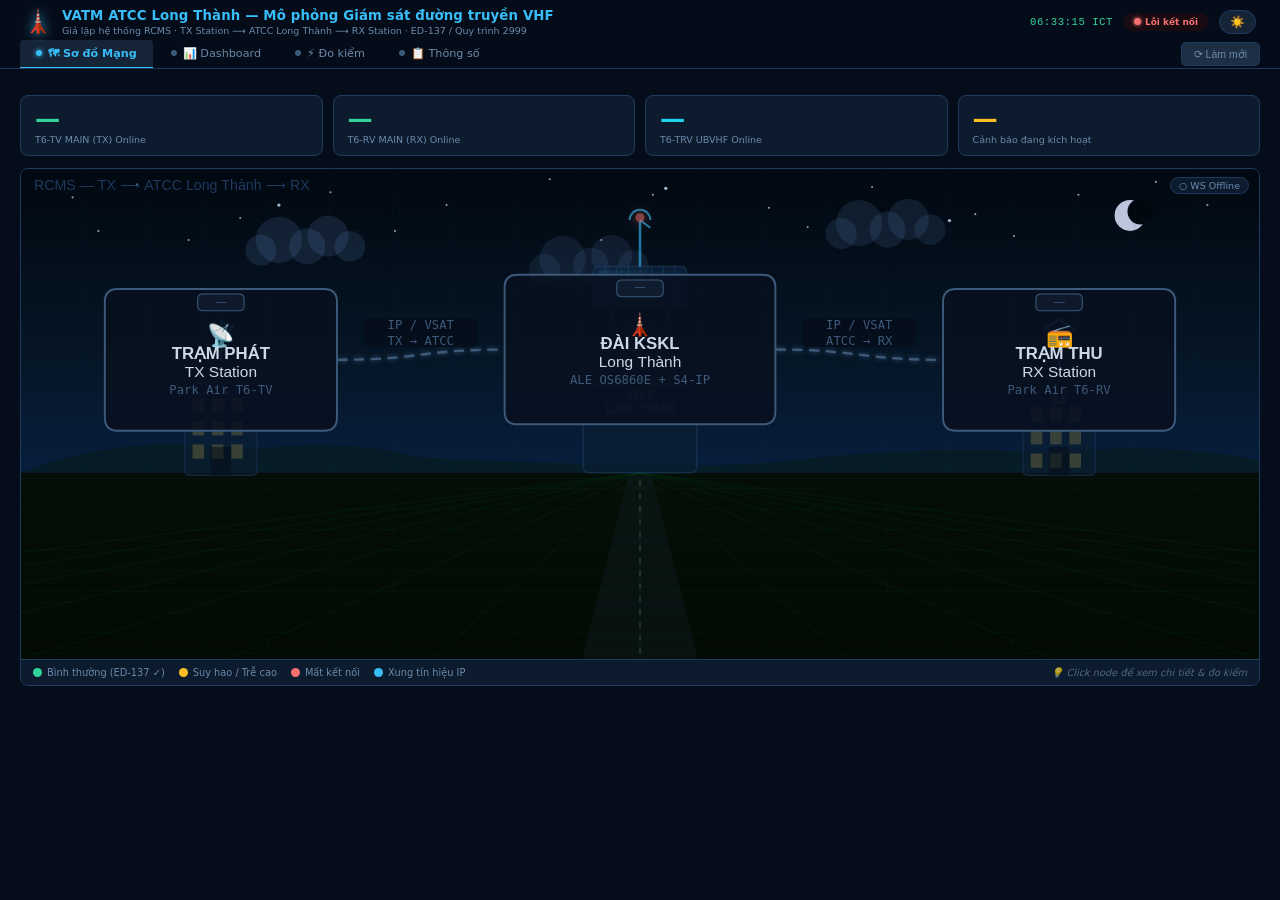
==== commit 57f97d4c: "Update index.html" ====
--- a/web-portal/app/static/index.html
+++ b/web-portal/app/static/index.html
@@ -475,6 +475,68 @@
   transition:background .3s, color .3s;
 }
 
+/* ================================================================
+   PANEL TABS (bên trong Node Detail Panel)
+   ================================================================ */
+.panel-tabs {
+  display: flex;
+  border-bottom: 1px solid var(--border);
+  background: var(--bg3);
+}
+.panel-tab {
+  flex: 1;
+  padding: 7px 10px;
+  font-size: .75em;
+  font-weight: 500;
+  text-align: center;
+  cursor: pointer;
+  color: var(--text2);
+  border-bottom: 2px solid transparent;
+  transition: color .15s, background .15s;
+  user-select: none;
+}
+.panel-tab:hover  { color: var(--text); background: var(--bg4); }
+.panel-tab.active { color: var(--blue); border-bottom-color: var(--blue); font-weight: 700; }
+
+.panel-tab-content          { display: none; }
+.panel-tab-content.active   { display: block; }
+
+/* Form tham số */
+.param-section {
+  font-size: .68em; color: var(--blue);
+  text-transform: uppercase; letter-spacing: .06em;
+  font-weight: 700; margin: 10px 0 4px;
+  padding-bottom: 3px; border-bottom: 1px solid var(--border);
+}
+.param-row {
+  display: flex; align-items: center; gap: 6px;
+  padding: 4px 0; border-bottom: 1px solid var(--border);
+  font-size: .77em;
+}
+.param-row:last-child { border-bottom: none; }
+.param-label { color: var(--text2); flex: 1; min-width: 0; }
+.param-input {
+  background: var(--bg4); color: var(--text);
+  border: 1px solid var(--border); border-radius: 4px;
+  padding: 3px 6px; font-size: .9em;
+  width: 88px; text-align: right;
+  font-family: 'Consolas', monospace;
+  transition: border-color .15s;
+}
+.param-input:focus {
+  outline: none; border-color: var(--blue);
+  box-shadow: 0 0 0 2px rgba(56,189,248,.15);
+}
+.param-unit {
+  color: var(--text3); width: 28px; font-size: .82em;
+  text-align: left; flex-shrink: 0;
+}
+.param-save-msg {
+  font-size: .72em; color: var(--green);
+  text-align: center; padding: 4px;
+  display: none;
+}
+
 /* Scrollbar */
 ::-webkit-scrollbar { width:5px; height:5px; }
 ::-webkit-scrollbar-track { background:var(--bg); }
@@ -577,6 +639,8 @@
 
       <!-- Node Detail Panel -->
       <div id="node-panel" class="node-panel" style="display:none">
+
+        <!-- ── Panel Header ── -->
         <div class="panel-header">
           <div>
             <div class="panel-title" id="panel-title">—</div>
@@ -584,42 +648,66 @@
           </div>
           <button class="panel-close" onclick="closePanel()">✕</button>
         </div>
-        <div class="panel-body">
-          <div style="margin-bottom:8px;display:flex;align-items:center;gap:8px">
-            <span id="panel-badge" class="badge bg-blue">● UNKNOWN</span>
-            <span style="font-size:.68em;color:var(--text2)" id="panel-ts"></span>
-          </div>
-          <div id="panel-info"></div>
-          <div class="panel-kpis">
-            <div class="kpi-row-title">⚡ KPI — EUROCAE ED-137</div>
-            <div class="kpi-mini">
-              <div class="kpi-mini-lbl">
-                <span>One-way Delay</span>
-                <span id="pv-delay">N/A</span>
+
+        <!-- ── Tab Bar ── -->
+        <div class="panel-tabs">
+          <div class="panel-tab active" onclick="switchPanelTab('thongtin')">ℹ️ Thông tin</div>
+          <div class="panel-tab"        onclick="switchPanelTab('thongso')">⚙️ Thông số</div>
+        </div>
+
+        <!-- ── Tab 1: THÔNG TIN (KPI + info) ── -->
+        <div class="panel-tab-content active" id="ptab-thongtin">
+          <div class="panel-body">
+            <div style="margin-bottom:8px;display:flex;align-items:center;gap:8px">
+              <span id="panel-badge" class="badge bg-blue">● UNKNOWN</span>
+              <span style="font-size:.68em;color:var(--text2)" id="panel-ts"></span>
+            </div>
+            <div id="panel-info"></div>
+            <div class="panel-kpis">
+              <div class="kpi-row-title">⚡ KPI — EUROCAE ED-137</div>
+              <div class="kpi-mini">
+                <div class="kpi-mini-lbl">
+                  <span>One-way Delay</span>
+                  <span id="pv-delay">N/A</span>
+                </div>
+                <div class="kpi-mini-bar"><div class="kpi-mini-fill" id="pb-delay" style="width:20%;background:var(--green)"></div></div>
               </div>
-              <div class="kpi-mini-bar"><div class="kpi-mini-fill" id="pb-delay" style="width:20%;background:var(--green)"></div></div>
-            </div>
-            <div class="kpi-mini">
-              <div class="kpi-mini-lbl">
-                <span>Jitter</span>
-                <span id="pv-jitter">N/A</span>
+              <div class="kpi-mini">
+                <div class="kpi-mini-lbl">
+                  <span>Jitter</span>
+                  <span id="pv-jitter">N/A</span>
+                </div>
+                <div class="kpi-mini-bar"><div class="kpi-mini-fill" id="pb-jitter" style="width:20%;background:var(--green)"></div></div>
               </div>
-              <div class="kpi-mini-bar"><div class="kpi-mini-fill" id="pb-jitter" style="width:20%;background:var(--green)"></div></div>
-            </div>
-            <div class="kpi-mini">
-              <div class="kpi-mini-lbl">
-                <span>Packet Loss</span>
-                <span id="pv-loss">N/A</span>
+              <div class="kpi-mini">
+                <div class="kpi-mini-lbl">
+                  <span>Packet Loss</span>
+                  <span id="pv-loss">N/A</span>
+                </div>
+                <div class="kpi-mini-bar"><div class="kpi-mini-fill" id="pb-loss" style="width:5%;background:var(--green)"></div></div>
               </div>
-              <div class="kpi-mini-bar"><div class="kpi-mini-fill" id="pb-loss" style="width:5%;background:var(--green)"></div></div>
             </div>
           </div>
+          <div class="panel-actions">
+            <button class="btn btn-green" onclick="runNodeMeasure()" style="width:100%;justify-content:center">▶ Đo kiểm riêng trạm này</button>
+            <button class="btn btn-blue"  onclick="openNodeGrafana()" style="width:100%;justify-content:center">📊 Xem Grafana Dashboard</button>
+            <button class="btn btn-grey btn-sm" onclick="closePanel()" style="width:100%;justify-content:center">✕ Đóng</button>
+          </div>
         </div>
-        <div class="panel-actions">
-          <button class="btn btn-green" onclick="runNodeMeasure()" style="width:100%;justify-content:center">▶ Đo kiểm riêng trạm này</button>
-          <button class="btn btn-blue"  onclick="openNodeGrafana()" style="width:100%;justify-content:center">📊 Xem Grafana Dashboard</button>
-          <button class="btn btn-grey btn-sm"  onclick="closePanel()" style="width:100%;justify-content:center">✕ Đóng</button>
+
+        <!-- ── Tab 2: THÔNG SỐ (form cấu hình) ── -->
+        <div class="panel-tab-content" id="ptab-thongso">
+          <div class="panel-body" id="panel-params-body"
+               style="max-height:310px;overflow-y:auto;padding:10px 14px">
+            <!-- Rendered by JS: renderParamForm() -->
+          </div>
+          <div class="param-save-msg" id="param-save-msg">✅ Đã lưu thông số!</div>
+          <div class="panel-actions">
+            <button class="btn btn-green" onclick="saveNodeParams()" style="width:100%;justify-content:center">💾 Lưu thông số</button>
+            <button class="btn btn-orange btn-sm" onclick="resetNodeParams()" style="width:100%;justify-content:center">↺ Đặt lại mặc định</button>
+          </div>
         </div>
+
       </div>
 
     </div><!-- /topo-wrap -->
@@ -783,6 +871,143 @@
 };
 
 /* ================================================================
+   NODE PARAMS — Định nghĩa thông số cấu hình từng trạm
+   Mỗi mục: { key, label, type, val, unit, step?, min?, max? }
+   Mục { section } là tiêu đề nhóm (không có input)
+   ================================================================ */
+const NODE_PARAMS_DEF = {
+  tx: [
+    { section: '📡 Kết nối IP (LAN3 — RCMS subnet)' },
+    { key:'ip_main_base', label:'IP MAIN (bắt đầu)',  type:'text',   val:'10.60.7.71', unit:'' },
+    { key:'ip_stby_base', label:'IP STBY (bắt đầu)',  type:'text',   val:'10.60.7.81', unit:'' },
+    { key:'channel_count',label:'Số kênh VHF',        type:'number', val:9,            unit:'ch' },
+    { section: '🔌 SNMP Polling' },
+    { key:'snmp_community',label:'Community string',  type:'text',   val:'vatm_ro',    unit:'' },
+    { key:'snmp_version',  label:'SNMP version',      type:'text',   val:'v2c',        unit:'' },
+    { key:'poll_interval', label:'Poll interval',     type:'number', val:15,           unit:'s',  min:5,  max:300 },
+    { section: '📻 Tần số & Công suất' },
+    { key:'freq_start',   label:'Tần số đầu tiên',    type:'text',   val:'118.425',    unit:'MHz' },
+    { key:'tx_power',     label:'Công suất phát',     type:'number', val:50,           unit:'W',  min:1,  max:100 },
+    { key:'vswr_max',     label:'VSWR tối đa',        type:'number', val:1.5,          unit:'',   step:0.1, min:1, max:3 },
+    { section: '⚡ Ngưỡng ED-137 (override)' },
+    { key:'jitter_warn',  label:'Jitter WARN',        type:'number', val:10,           unit:'ms', min:1,  max:19 },
+    { key:'jitter_crit',  label:'Jitter CRIT',        type:'number', val:20,           unit:'ms', min:2,  max:100 },
+    { key:'loss_warn',    label:'Loss WARN',           type:'number', val:0.1,          unit:'%',  step:0.01, min:0, max:0.99 },
+    { key:'loss_crit',    label:'Loss CRIT',           type:'number', val:1.0,          unit:'%',  step:0.01, min:0.1, max:10 },
+    { key:'delay_warn',   label:'Delay WARN',          type:'number', val:50,           unit:'ms', min:5,  max:99 },
+    { key:'delay_crit',   label:'Delay CRIT',          type:'number', val:100,          unit:'ms', min:10, max:500 },
+  ],
+  atcc: [
+    { section: '🗼 ALE Switch (OS6860E)' },
+    { key:'switch_ip',    label:'Switch IP',           type:'text',   val:'10.60.10.1', unit:'' },
+    { key:'switch_comm',  label:'SNMP Community',      type:'text',   val:'vatm_ro',    unit:'' },
+    { key:'switch_vlan',  label:'VLAN LAN3 (RCMS)',    type:'number', val:30,           unit:'',   min:1, max:4094 },
+    { key:'poll_interval',label:'Poll interval',       type:'number', val:15,           unit:'s',  min:5, max:300 },
+    { section: '🎛️ S4-IP Controller (Park Air)' },
+    { key:'s4ip_ip',      label:'S4-IP IP',            type:'text',   val:'10.60.11.16',unit:'' },
+    { key:'s4ip_port',    label:'TCP Port (RCMS)',      type:'number', val:5001,         unit:'',   min:1, max:65535 },
+    { key:'s4ip_timeout', label:'Probe timeout',       type:'number', val:5,            unit:'s',  min:1, max:30 },
+    { section: '⚡ Ngưỡng ED-137 (toàn tuyến)' },
+    { key:'jitter_warn',  label:'Jitter WARN',         type:'number', val:10,           unit:'ms' },
+    { key:'jitter_crit',  label:'Jitter CRIT',         type:'number', val:20,           unit:'ms' },
+    { key:'loss_warn',    label:'Loss WARN',            type:'number', val:0.1,          unit:'%',  step:0.01 },
+    { key:'loss_crit',    label:'Loss CRIT',            type:'number', val:1.0,          unit:'%',  step:0.01 },
+    { key:'delay_warn',   label:'Delay WARN',           type:'number', val:50,           unit:'ms' },
+    { key:'delay_crit',   label:'Delay CRIT',           type:'number', val:100,          unit:'ms' },
+    { section: '📡 Giám sát SNMP Target' },
+    { key:'snmp_target_count', label:'Tổng số SNMP targets', type:'number', val:52,     unit:'target' },
+    { key:'alert_threshold_pct', label:'Cảnh báo khi DOWN >', type:'number', val:10,    unit:'%',  min:1, max:100 },
+  ],
+  rx: [
+    { section: '📡 Kết nối IP (LAN3 — RCMS subnet)' },
+    { key:'ip_main_base', label:'IP MAIN (bắt đầu)',   type:'text',   val:'10.60.6.71', unit:'' },
+    { key:'ip_stby_base', label:'IP STBY (bắt đầu)',   type:'text',   val:'10.60.6.81', unit:'' },
+    { key:'channel_count',label:'Số kênh VHF',         type:'number', val:9,            unit:'ch' },
+    { section: '🔌 SNMP Polling' },
+    { key:'snmp_community',label:'Community string',   type:'text',   val:'vatm_ro',    unit:'' },
+    { key:'snmp_version',  label:'SNMP version',       type:'text',   val:'v2c',        unit:'' },
+    { key:'poll_interval', label:'Poll interval',      type:'number', val:15,           unit:'s',  min:5, max:300 },
+    { section: '📻 Thu sóng & Nhạy cảm' },
+    { key:'freq_start',   label:'Tần số đầu tiên',     type:'text',   val:'118.425',    unit:'MHz' },
+    { key:'rx_sensitivity',label:'Độ nhạy RX',         type:'number', val:-107,         unit:'dBm', min:-130, max:-50 },
+    { key:'squelch',      label:'Squelch level',       type:'number', val:-95,          unit:'dBm', min:-120, max:-50 },
+    { section: '⚡ Ngưỡng ED-137 (override)' },
+    { key:'jitter_warn',  label:'Jitter WARN',         type:'number', val:10,           unit:'ms' },
+    { key:'jitter_crit',  label:'Jitter CRIT',         type:'number', val:20,           unit:'ms' },
+    { key:'loss_warn',    label:'Loss WARN',            type:'number', val:0.1,          unit:'%',  step:0.01 },
+    { key:'loss_crit',    label:'Loss CRIT',            type:'number', val:1.0,          unit:'%',  step:0.01 },
+    { key:'delay_warn',   label:'Delay WARN',           type:'number', val:50,           unit:'ms' },
+    { key:'delay_crit',   label:'Delay CRIT',           type:'number', val:100,          unit:'ms' },
+  ],
+};
+
+/* Lưu trữ thông số in-memory + localStorage */
+let nodeSettings = {};
+try { nodeSettings = JSON.parse(localStorage.getItem('vatm_node_settings') || '{}'); } catch(e) {}
+
+/* ── Chuyển tab trong Node Panel ── */
+function switchPanelTab(tab) {
+  document.querySelectorAll('.panel-tab').forEach((t,i) => {
+    t.classList.toggle('active', (tab==='thongtin'&&i===0)||(tab==='thongso'&&i===1));
+  });
+  document.querySelectorAll('.panel-tab-content').forEach(t => t.classList.remove('active'));
+  document.getElementById('ptab-'+tab).classList.add('active');
+  if (tab === 'thongso' && curPanel) renderParamForm(curPanel.id);
+}
+
+/* ── Render form thông số cho node ── */
+function renderParamForm(nodeId) {
+  const defs  = NODE_PARAMS_DEF[nodeId] || [];
+  const saved = nodeSettings[nodeId]    || {};
+  let html = '';
+  defs.forEach(p => {
+    if (p.section) {
+      html += `<div class="param-section">${p.section}</div>`;
+      return;
+    }
+    const curVal = saved[p.key] !== undefined ? saved[p.key] : p.val;
+    const step   = p.step  ? `step="${p.step}"` : (p.type==='number' ? 'step="1"' : '');
+    const minmax = [p.min!=null?`min="${p.min}"`:'', p.max!=null?`max="${p.max}"`:''].filter(Boolean).join(' ');
+    html += `<div class="param-row">
+      <span class="param-label">${p.label}</span>
+      <input class="param-input" id="pi-${nodeId}-${p.key}"
+             type="${p.type||'text'}" value="${curVal}" ${step} ${minmax} />
+      <span class="param-unit">${p.unit||''}</span>
+    </div>`;
+  });
+  document.getElementById('panel-params-body').innerHTML = html;
+}
+
+/* ── Lưu thông số ── */
+function saveNodeParams() {
+  if (!curPanel) return;
+  const nodeId = curPanel.id;
+  const defs   = NODE_PARAMS_DEF[nodeId] || [];
+  const vals   = {};
+  defs.forEach(p => {
+    if (p.section) return;
+    const el = document.getElementById(`pi-${nodeId}-${p.key}`);
+    if (!el) return;
+    vals[p.key] = p.type==='number' ? parseFloat(el.value)||p.val : el.value;
+  });
+  nodeSettings[nodeId] = vals;
+  try { localStorage.setItem('vatm_node_settings', JSON.stringify(nodeSettings)); } catch(e) {}
+  /* Flash message */
+  const msg = document.getElementById('param-save-msg');
+  msg.style.display = 'block';
+  setTimeout(() => { msg.style.display = 'none'; }, 2000);
+}
+
+/* ── Reset về mặc định ── */
+function resetNodeParams() {
+  if (!curPanel) return;
+  if (!confirm('Đặt lại tất cả thông số về giá trị mặc định?')) return;
+  delete nodeSettings[curPanel.id];
+  try { localStorage.setItem('vatm_node_settings', JSON.stringify(nodeSettings)); } catch(e) {}
+  renderParamForm(curPanel.id);
+}
+
+/* ================================================================
    THEME — Quản lý Dark / Light Mode
    ================================================================ */
 function applyTheme(t) {
@@ -1504,6 +1729,9 @@
    ================================================================ */
 function openPanel(node) {
   curPanel = node;
+  /* Reset về tab Thông tin mỗi lần mở node mới */
+  switchPanelTab('thongtin');
+  document.getElementById('param-save-msg').style.display = 'none';
   document.getElementById('panel-title').textContent = node.label.join(' ');
   document.getElementById('panel-sub').textContent   = node.icon + ' ' + node.sub;
   const stMap = {tx:topo.tx_status,atcc:topo.atcc_status,rx:topo.rx_status};
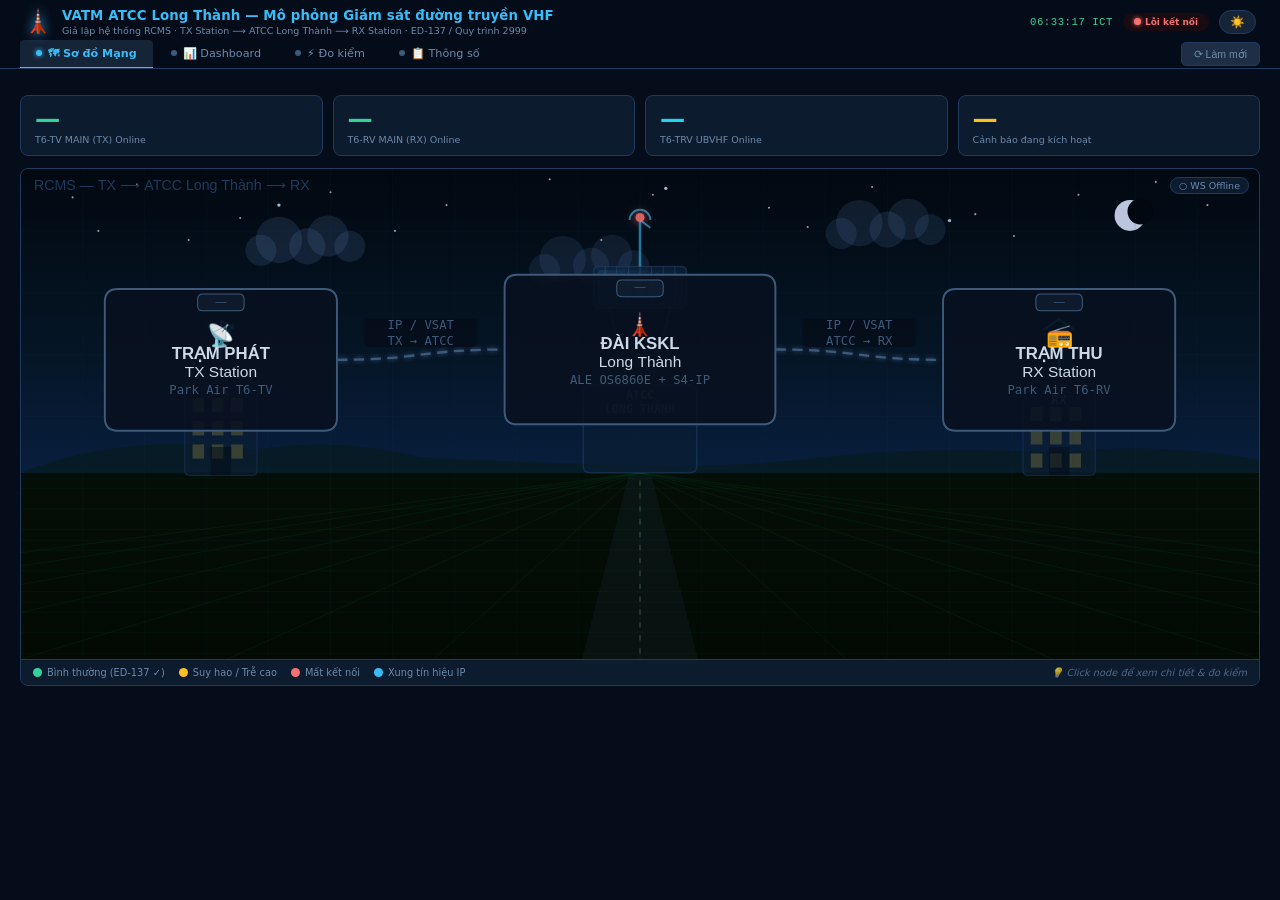
==== commit 7645951d: "refactor(web-portal): split index.html into 4 CSS + 5 JS files - css/theme.css    — CSS variables, d" ====
--- a/web-portal/app/static/index.html
+++ b/web-portal/app/static/index.html
@@ -4,555 +4,11 @@
 <meta charset="UTF-8">
 <meta name="viewport" content="width=device-width, initial-scale=1.0">
 <title>VATM ATCC Long Thành — Mô phỏng Giám sát VHF</title>
-<style>
-/* ================================================================
-   VATM ATCC Long Thành — VHF Transmission Monitoring Simulation
-   Design System: Aviation SCADA / Dark-first
-   ================================================================ */
-
-/* --- Dark Mode (Default) --- */
-:root, html[data-theme="dark"] {
-  --bg:         #060d1a;
-  --bg2:        #0d1b2e;
-  --bg3:        #162437;
-  --bg4:        #1e2f45;
-  --border:     #1e3a5f;
-  --border2:    #2d5080;
-  --text:       #cdd9e8;
-  --text2:      #6b8aaa;
-  --text3:      #3d5a7a;
-  --blue:       #38bdf8;
-  --blue2:      #0ea5e9;
-  --green:      #34d399;
-  --yellow:     #fbbf24;
-  --red:        #f87171;
-  --orange:     #fb923c;
-  --cyan:       #22d3ee;
-  --purple:     #a78bfa;
-  --canvas-sky1:#020c1e;
-  --canvas-sky2:#071530;
-  --canvas-gnd1:#050e08;
-  --canvas-gnd2:#030a05;
-  --radar-glow: rgba(52,211,153,0.15);
-  --header-bg:  rgba(6,13,26,0.97);
-}
-
-/* --- Light Mode --- */
-html[data-theme="light"] {
-  --bg:         #eef2f7;
-  --bg2:        #ffffff;
-  --bg3:        #f0f4f9;
-  --bg4:        #e4ecf5;
-  --border:     #c8d8ec;
-  --border2:    #a0bdd8;
-  --text:       #0f2340;
-  --text2:      #4a6485;
-  --text3:      #8aabcc;
-  --blue:       #0369a1;
-  --blue2:      #0284c7;
-  --green:      #059669;
-  --yellow:     #b45309;
-  --red:        #dc2626;
-  --orange:     #c2410c;
-  --cyan:       #0891b2;
-  --purple:     #7c3aed;
-  --canvas-sky1:#c0d8f0;
-  --canvas-sky2:#daeaf8;
-  --canvas-gnd1:#c8e6c0;
-  --canvas-gnd2:#b8d8b0;
-  --radar-glow: rgba(5,150,105,0.1);
-  --header-bg:  rgba(238,242,247,0.97);
-}
-
-* { box-sizing:border-box; margin:0; padding:0; }
-html, body { height:100%; }
-body {
-  background: var(--bg);
-  color: var(--text);
-  font-family: 'Segoe UI', system-ui, -apple-system, sans-serif;
-  font-size: 14px;
-  min-height: 100vh;
-  transition: background .3s, color .3s;
-}
-
-/* ================================================================
-   HEADER + TOP NAV (unified bar)
-   ================================================================ */
-.app-header {
-  position: sticky;
-  top: 0;
-  z-index: 200;
-  background: var(--header-bg);
-  border-bottom: 1px solid var(--border);
-  backdrop-filter: blur(8px);
-  -webkit-backdrop-filter: blur(8px);
-  transition: background .3s, border-color .3s;
-}
-
-/* ── Top strip: logo + controls ── */
-.header-top {
-  display: flex;
-  align-items: center;
-  justify-content: space-between;
-  padding: 8px 24px 0;
-}
-.logo-block { display:flex; align-items:center; gap:10px; }
-.logo-icon  { font-size:1.6em; filter:drop-shadow(0 0 6px var(--blue)); }
-.logo-text h1 {
-  font-size: 0.95em;
-  font-weight: 700;
-  color: var(--blue);
-  letter-spacing: 0.01em;
-  line-height: 1.2;
-}
-.logo-text p {
-  font-size: 0.68em;
-  color: var(--text2);
-  margin-top: 1px;
-}
-.header-controls {
-  display: flex;
-  align-items: center;
-  gap: 10px;
-  font-size: 0.8em;
-}
-#clock {
-  font-family: 'Consolas','Courier New', monospace;
-  color: var(--green);
-  font-size: 0.95em;
-  min-width: 80px;
-  text-align: right;
-  letter-spacing: 0.05em;
-}
-#status-badge {
-  display: inline-flex;
-  align-items: center;
-  gap: 4px;
-  padding: 3px 10px;
-  border-radius: 20px;
-  font-size: 0.8em;
-  font-weight: 600;
-  border: 1px solid transparent;
-}
-.status-ok   { color:var(--green);  border-color:#1a4a3044; background:#0a2a1888; }
-.status-err  { color:var(--red);    border-color:#4a1a1a44; background:#2a0a0a88; }
-.status-wait { color:var(--text2);  border-color:var(--border); background:var(--bg3); }
-
-html[data-theme="light"] .status-ok  { background:#d1fae5; border-color:#6ee7b7; }
-html[data-theme="light"] .status-err { background:#fee2e2; border-color:#fca5a5; }
-
-#theme-btn {
-  background: var(--bg3);
-  border: 1px solid var(--border);
-  border-radius: 20px;
-  padding: 4px 10px;
-  cursor: pointer;
-  font-size: 1.05em;
-  color: var(--text);
-  transition: background .2s;
-}
-#theme-btn:hover { background:var(--bg4); }
-
-/* ── Navigation menu bar ── */
-.nav-bar {
-  display: flex;
-  padding: 0 20px;
-  gap: 2px;
-  margin-top: 4px;
-  overflow-x: auto;
-}
-.nav-item {
-  display: flex;
-  align-items: center;
-  gap: 6px;
-  padding: 7px 16px;
-  font-size: 0.8em;
-  font-weight: 500;
-  color: var(--text2);
-  cursor: pointer;
-  border-bottom: 2px solid transparent;
-  margin-bottom: -1px;
-  white-space: nowrap;
-  transition: color .15s, border-color .15s;
-  user-select: none;
-  border-radius: 4px 4px 0 0;
-}
-.nav-item:hover { color:var(--text); background:var(--bg3); }
-.nav-item.active {
-  color: var(--blue);
-  border-bottom-color: var(--blue);
-  background: var(--bg3);
-  font-weight: 600;
-}
-.nav-item .nav-dot {
-  width: 6px; height: 6px;
-  border-radius: 50%;
-  background: var(--text3);
-  transition: background .2s;
-}
-.nav-item.active .nav-dot { background: var(--blue); box-shadow: 0 0 5px var(--blue); }
-
-/* ── Refresh btn in nav ── */
-.btn-refresh {
-  margin-left: auto;
-  padding: 5px 12px;
-  font-size: 0.75em;
-  background: var(--bg4);
-  border: 1px solid var(--border);
-  border-radius: 5px;
-  cursor: pointer;
-  color: var(--text2);
-  align-self: center;
-  transition: background .15s;
-}
-.btn-refresh:hover { color:var(--text); background:var(--bg3); }
-
-/* ================================================================
-   LAYOUT
-   ================================================================ */
-.container { max-width: 1440px; margin: 0 auto; padding: 14px 20px; }
-.grid-2 { display:grid; grid-template-columns:1fr 1fr; gap:14px; }
-.grid-3 { display:grid; grid-template-columns:repeat(3,1fr); gap:12px; }
-.grid-4 { display:grid; grid-template-columns:repeat(4,1fr); gap:12px; }
-@media (max-width:900px) { .grid-2,.grid-3,.grid-4{grid-template-columns:1fr;} .nav-bar{flex-wrap:nowrap;} }
-
-/* ================================================================
-   CARDS
-   ================================================================ */
-.card {
-  background: var(--bg2);
-  border: 1px solid var(--border);
-  border-radius: 8px;
-  padding: 14px;
-  transition: background .3s, border-color .3s;
-}
-.card-sm { padding: 10px 14px; }
-.card-title {
-  font-size: 0.7em;
-  color: var(--text2);
-  text-transform: uppercase;
-  letter-spacing: 0.06em;
-  margin-bottom: 8px;
-  font-weight: 600;
-}
-.section-title {
-  font-size: 0.82em;
-  color: var(--blue);
-  margin: 18px 0 10px;
-  font-weight: 600;
-  border-bottom: 1px solid var(--border);
-  padding-bottom: 5px;
-  display: flex;
-  align-items: center;
-  gap: 6px;
-}
-
-/* ================================================================
-   KPI BOXES
-   ================================================================ */
-.kpi-grid { display:grid; grid-template-columns:repeat(4,1fr); gap:10px; margin:12px 0; }
-@media (max-width:700px) { .kpi-grid{grid-template-columns:repeat(2,1fr);} }
-.kpi-box {
-  background: var(--bg2);
-  border: 1px solid var(--border);
-  border-radius: 8px;
-  padding: 10px 14px;
-  display: flex;
-  flex-direction: column;
-  gap: 3px;
-  transition: background .3s, border-color .3s;
-}
-.kpi-val   { font-size:1.8em; font-weight:700; line-height:1; font-variant-numeric:tabular-nums; }
-.kpi-label { font-size:0.68em; color:var(--text2); }
-
-/* ================================================================
-   BADGES
-   ================================================================ */
-.badge {
-  display:inline-flex; align-items:center; gap:4px;
-  padding:2px 8px; border-radius:12px;
-  font-size:0.72em; font-weight:600; border:1px solid transparent;
-}
-html[data-theme="dark"]  .bg-green  { background:#0a2a18aa; color:var(--green);  border-color:#1a5a3844; }
-html[data-theme="dark"]  .bg-yellow { background:#2a1a0088; color:var(--yellow); border-color:#5a3a0044; }
-html[data-theme="dark"]  .bg-red    { background:#2a0a0a88; color:var(--red);    border-color:#5a1a1a44; }
-html[data-theme="dark"]  .bg-blue   { background:#071a2e88; color:var(--blue);   border-color:#1a3a6044; }
-html[data-theme="light"] .bg-green  { background:#d1fae5; color:#065f46; border-color:#6ee7b7; }
-html[data-theme="light"] .bg-yellow { background:#fef3c7; color:#92400e; border-color:#fcd34d; }
-html[data-theme="light"] .bg-red    { background:#fee2e2; color:#991b1b; border-color:#fca5a5; }
-html[data-theme="light"] .bg-blue   { background:#e0f2fe; color:#075985; border-color:#7dd3fc; }
-
-/* Dot indicator */
-.dot { width:7px; height:7px; border-radius:50%; display:inline-block; flex-shrink:0; }
-.dot-g { background:var(--green); box-shadow:0 0 4px var(--green); }
-.dot-y { background:var(--yellow); }
-.dot-r { background:var(--red); box-shadow:0 0 4px var(--red); animation:blink 1.2s infinite; }
-.dot-x { background:var(--text3); }
-@keyframes blink { 0%,100%{opacity:1} 50%{opacity:.25} }
-
-/* ================================================================
-   BUTTONS
-   ================================================================ */
-.btn {
-  display:inline-flex; align-items:center; gap:5px;
-  padding:6px 14px; border:1px solid transparent;
-  border-radius:6px; cursor:pointer; font-size:0.8em; font-weight:500;
-  transition:opacity .15s, transform .1s;
-}
-.btn:hover  { opacity:.85; transform:translateY(-1px); }
-.btn:active { transform:translateY(0); }
-.btn:disabled { opacity:.4; cursor:not-allowed; transform:none; }
-.btn-sm { padding:4px 10px; font-size:0.75em; }
-
-html[data-theme="dark"]  .btn-blue   { background:#071a3a; color:var(--blue);   border-color:var(--border2); }
-html[data-theme="dark"]  .btn-green  { background:#071a10; color:var(--green);  border-color:#1a4a2844; }
-html[data-theme="dark"]  .btn-orange { background:#1e0f0488; color:var(--orange); border-color:#5a2a0a44; }
-html[data-theme="dark"]  .btn-grey   { background:var(--bg4); color:var(--text2); border-color:var(--border); }
-html[data-theme="light"] .btn-blue   { background:#e0f2fe; color:#0369a1; border-color:#7dd3fc; }
-html[data-theme="light"] .btn-green  { background:#dcfce7; color:#15803d; border-color:#86efac; }
-html[data-theme="light"] .btn-orange { background:#ffedd5; color:#c2410c; border-color:#fdba74; }
-html[data-theme="light"] .btn-grey   { background:var(--bg3); color:var(--text2); border-color:var(--border); }
-.btn-group { display:flex; flex-wrap:wrap; gap:8px; margin-bottom:12px; }
-
-/* ================================================================
-   TABLES
-   ================================================================ */
-.dev-table { width:100%; border-collapse:collapse; font-size:0.78em; }
-.dev-table th {
-  background:var(--bg4); color:var(--text2);
-  padding:7px 10px; text-align:left;
-  font-weight:600; font-size:0.9em; letter-spacing:.03em;
-  border-bottom:1px solid var(--border);
-}
-.dev-table td { padding:6px 10px; border-bottom:1px solid var(--border); vertical-align:middle; }
-.dev-table tr:hover td { background:var(--bg4); }
-.mono { font-family:'Consolas','Courier New',monospace; color:var(--cyan); font-size:0.9em; }
-
-/* ================================================================
-   GRAFANA IFRAMES
-   ================================================================ */
-.iframe-wrap {
-  width:100%; border-radius:6px;
-  overflow:hidden; border:1px solid var(--border);
-  background:var(--bg4); position:relative;
-}
-.iframe-wrap iframe { width:100%; border:none; display:block; }
-.iframe-ph {
-  padding:40px; text-align:center;
-  color:var(--text2); font-size:0.82em; line-height:1.8;
-}
-
-/* ================================================================
-   JOB OUTPUT
-   ================================================================ */
-.job-output {
-  background:#010810; border:1px solid var(--border);
-  border-radius:6px; padding:10px; font-family:'Consolas',monospace;
-  font-size:0.72em; max-height:220px; overflow-y:auto;
-  white-space:pre-wrap; color:#7fffd4; margin-top:8px; display:none;
-}
-
-/* ================================================================
-   SPINNER
-   ================================================================ */
-.spinner {
-  display:inline-block; width:13px; height:13px;
-  border:2px solid var(--border); border-top-color:var(--blue);
-  border-radius:50%; animation:spin .7s linear infinite; vertical-align:middle;
-}
-@keyframes spin { to { transform:rotate(360deg); } }
-
-/* ================================================================
-   TAB CONTENT
-   ================================================================ */
-.tab-content { display:none; }
-.tab-content.active { display:block; }
-
-/* ================================================================
-   CANVAS TOPOLOGY
-   ================================================================ */
-.topo-wrap {
-  display: flex;
-  gap: 14px;
-  align-items: flex-start;
-}
-.canvas-container {
-  flex: 1;
-  min-width: 0;
-  border: 1px solid var(--border);
-  border-radius: 8px;
-  overflow: hidden;
-  position: relative;
-  cursor: default;
-  background: var(--bg2);
-  transition: border-color .3s;
-}
-#topo-canvas { width:100%; height:auto; display:block; }
-.ws-label {
-  position:absolute; top:8px; right:10px;
-  font-size:0.68em; color:var(--text2);
-  background:var(--bg2); padding:2px 8px;
-  border-radius:10px; border:1px solid var(--border);
-  pointer-events:none; transition:background .3s;
-}
-.canvas-legend {
-  display:flex; gap:14px; flex-wrap:wrap;
-  padding:7px 12px; font-size:0.7em; color:var(--text2);
-  border-top:1px solid var(--border);
-  background:var(--bg2);
-}
-.leg-item { display:flex; align-items:center; gap:5px; }
-.leg-dot  { width:9px; height:9px; border-radius:50%; }
-
-/* ================================================================
-   NODE DETAIL PANEL
-   ================================================================ */
-.node-panel {
-  width: 285px; min-width:270px;
-  background:var(--bg2); border:1px solid var(--border);
-  border-radius:8px; overflow:hidden;
-  animation:panelIn .18s ease-out;
-  transition:border-color .3s;
-}
-@keyframes panelIn { from{opacity:0;transform:translateX(16px)} to{opacity:1;transform:translateX(0)} }
-
-.panel-header {
-  padding:10px 14px;
-  border-bottom:1px solid var(--border);
-  display:flex; justify-content:space-between; align-items:flex-start;
-}
-.panel-title { font-weight:700; font-size:0.88em; color:var(--blue); }
-.panel-close {
-  background:none; border:none;
-  color:var(--text2); cursor:pointer;
-  font-size:1.1em; padding:0 2px; line-height:1;
-}
-.panel-close:hover { color:var(--red); }
-.panel-body { padding:12px 14px; }
-.info-row {
-  display:flex; justify-content:space-between; align-items:flex-start;
-  padding:4px 0; border-bottom:1px solid var(--border);
-  font-size:0.77em; gap:8px;
-}
-.info-row:last-child { border-bottom:none; }
-.ik { color:var(--text2); flex-shrink:0; }
-.iv { color:var(--text); font-weight:500; text-align:right; word-break:break-all; }
-.panel-kpis { margin-top:10px; }
-.kpi-row-title {
-  font-size:0.68em; color:var(--text2);
-  text-transform:uppercase; letter-spacing:.06em;
-  font-weight:600; margin-bottom:6px;
-}
-.kpi-mini { margin-bottom:7px; }
-.kpi-mini-lbl { font-size:0.68em; color:var(--text2); margin-bottom:3px; display:flex; justify-content:space-between; }
-.kpi-mini-bar { height:5px; border-radius:3px; background:var(--bg4); overflow:hidden; }
-.kpi-mini-fill { height:100%; border-radius:3px; transition:width .5s, background .5s; }
-.panel-actions {
-  padding:10px 14px;
-  border-top:1px solid var(--border);
-  display:flex; flex-direction:column; gap:5px;
-}
-
-/* ================================================================
-   THRESHOLD TABLE
-   ================================================================ */
-.thr-table { width:100%; border-collapse:collapse; font-size:0.78em; }
-.thr-table th {
-  background:var(--bg4); color:var(--blue);
-  padding:6px 10px; text-align:left;
-  border-bottom:1px solid var(--border);
-  font-weight:600;
-}
-.thr-table td { padding:5px 10px; border-bottom:1px solid var(--border); }
-.ok   { color:var(--green); font-weight:600; }
-.warn { color:var(--yellow); font-weight:600; }
-.crit { color:var(--red); font-weight:600; }
-
-select {
-  background:var(--bg4); color:var(--text);
-  border:1px solid var(--border); padding:4px 8px;
-  border-radius:4px; font-size:0.8em; width:100%;
-  transition:background .3s, color .3s;
-}
-
-/* ================================================================
-   PANEL TABS (bên trong Node Detail Panel)
-   ================================================================ */
-.panel-tabs {
-  display: flex;
-  border-bottom: 1px solid var(--border);
-  background: var(--bg3);
-}
-.panel-tab {
-  flex: 1;
-  padding: 7px 10px;
-  font-size: .75em;
-  font-weight: 500;
-  text-align: center;
-  cursor: pointer;
-  color: var(--text2);
-  border-bottom: 2px solid transparent;
-  transition: color .15s, background .15s;
-  user-select: none;
-}
-.panel-tab:hover  { color: var(--text); background: var(--bg4); }
-.panel-tab.active { color: var(--blue); border-bottom-color: var(--blue); font-weight: 700; }
-
-.panel-tab-content          { display: none; }
-.panel-tab-content.active   { display: block; }
-
-/* Form tham số */
-.param-section {
-  font-size: .68em; color: var(--blue);
-  text-transform: uppercase; letter-spacing: .06em;
-  font-weight: 700; margin: 10px 0 4px;
-  padding-bottom: 3px; border-bottom: 1px solid var(--border);
-}
-.param-row {
-  display: flex; align-items: center; gap: 6px;
-  padding: 4px 0; border-bottom: 1px solid var(--border);
-  font-size: .77em;
-}
-.param-row:last-child { border-bottom: none; }
-.param-label { color: var(--text2); flex: 1; min-width: 0; }
-.param-input {
-  background: var(--bg4); color: var(--text);
-  border: 1px solid var(--border); border-radius: 4px;
-  padding: 3px 6px; font-size: .9em;
-  width: 88px; text-align: right;
-  font-family: 'Consolas', monospace;
-  transition: border-color .15s;
-}
-.param-input:focus {
-  outline: none; border-color: var(--blue);
-  box-shadow: 0 0 0 2px rgba(56,189,248,.15);
-}
-.param-unit {
-  color: var(--text3); width: 28px; font-size: .82em;
-  text-align: left; flex-shrink: 0;
-}
-.param-save-msg {
-  font-size: .72em; color: var(--green);
-  text-align: center; padding: 4px;
-  display: none;
-}
-
-/* Scrollbar */
-::-webkit-scrollbar { width:5px; height:5px; }
-::-webkit-scrollbar-track { background:var(--bg); }
-::-webkit-scrollbar-thumb { background:var(--border); border-radius:3px; }
-::-webkit-scrollbar-thumb:hover { background:var(--border2); }
-
-/* Alert items */
-.alert-item {
-  display:flex; align-items:flex-start; gap:10px;
-  padding:8px 12px; border-radius:6px; margin-bottom:6px; font-size:0.8em;
-}
-html[data-theme="dark"]  .a-crit { background:#2a0a0a22; border-left:3px solid var(--red); }
-html[data-theme="dark"]  .a-warn { background:#2a1a0022; border-left:3px solid var(--yellow); }
-html[data-theme="light"] .a-crit { background:#fee2e2; border-left:3px solid var(--red); }
-html[data-theme="light"] .a-warn { background:#fef3c7; border-left:3px solid var(--yellow); }
-</style>
+<!-- Load CSS theo thứ tự phụ thuộc -->
+<link rel="stylesheet" href="css/theme.css">
+<link rel="stylesheet" href="css/layout.css">
+<link rel="stylesheet" href="css/components.css">
+<link rel="stylesheet" href="css/topology.css">
 </head>
 <body>
 
@@ -633,14 +89,14 @@
           <div class="leg-item"><div class="leg-dot" style="background:var(--yellow)"></div>Suy hao / Trễ cao</div>
           <div class="leg-item"><div class="leg-dot" style="background:var(--red)"></div>Mất kết nối</div>
           <div class="leg-item"><div class="leg-dot" style="background:var(--blue)"></div>Xung tín hiệu IP</div>
-          <div class="leg-item" style="margin-left:auto;font-style:italic;opacity:.7">💡 Click node để xem chi tiết & đo kiểm</div>
+          <div class="leg-item" style="margin-left:auto;font-style:italic;opacity:.7">💡 Click node để xem chi tiết &amp; đo kiểm</div>
         </div>
       </div>
 
       <!-- Node Detail Panel -->
       <div id="node-panel" class="node-panel" style="display:none">
 
-        <!-- ── Panel Header ── -->
+        <!-- Panel Header -->
         <div class="panel-header">
           <div>
             <div class="panel-title" id="panel-title">—</div>
@@ -649,13 +105,13 @@
           <button class="panel-close" onclick="closePanel()">✕</button>
         </div>
 
-        <!-- ── Tab Bar ── -->
+        <!-- Tab Bar -->
         <div class="panel-tabs">
           <div class="panel-tab active" onclick="switchPanelTab('thongtin')">ℹ️ Thông tin</div>
           <div class="panel-tab"        onclick="switchPanelTab('thongso')">⚙️ Thông số</div>
         </div>
 
-        <!-- ── Tab 1: THÔNG TIN (KPI + info) ── -->
+        <!-- Tab 1: THÔNG TIN (KPI + info) -->
         <div class="panel-tab-content active" id="ptab-thongtin">
           <div class="panel-body">
             <div style="margin-bottom:8px;display:flex;align-items:center;gap:8px">
@@ -667,24 +123,27 @@
               <div class="kpi-row-title">⚡ KPI — EUROCAE ED-137</div>
               <div class="kpi-mini">
                 <div class="kpi-mini-lbl">
-                  <span>One-way Delay</span>
-                  <span id="pv-delay">N/A</span>
-                </div>
-                <div class="kpi-mini-bar"><div class="kpi-mini-fill" id="pb-delay" style="width:20%;background:var(--green)"></div></div>
+                  <span>One-way Delay</span><span id="pv-delay">N/A</span>
+                </div>
+                <div class="kpi-mini-bar">
+                  <div class="kpi-mini-fill" id="pb-delay" style="width:20%;background:var(--green)"></div>
+                </div>
               </div>
               <div class="kpi-mini">
                 <div class="kpi-mini-lbl">
-                  <span>Jitter</span>
-                  <span id="pv-jitter">N/A</span>
-                </div>
-                <div class="kpi-mini-bar"><div class="kpi-mini-fill" id="pb-jitter" style="width:20%;background:var(--green)"></div></div>
+                  <span>Jitter</span><span id="pv-jitter">N/A</span>
+                </div>
+                <div class="kpi-mini-bar">
+                  <div class="kpi-mini-fill" id="pb-jitter" style="width:20%;background:var(--green)"></div>
+                </div>
               </div>
               <div class="kpi-mini">
                 <div class="kpi-mini-lbl">
-                  <span>Packet Loss</span>
-                  <span id="pv-loss">N/A</span>
-                </div>
-                <div class="kpi-mini-bar"><div class="kpi-mini-fill" id="pb-loss" style="width:5%;background:var(--green)"></div></div>
+                  <span>Packet Loss</span><span id="pv-loss">N/A</span>
+                </div>
+                <div class="kpi-mini-bar">
+                  <div class="kpi-mini-fill" id="pb-loss" style="width:5%;background:var(--green)"></div>
+                </div>
               </div>
             </div>
           </div>
@@ -695,11 +154,11 @@
           </div>
         </div>
 
-        <!-- ── Tab 2: THÔNG SỐ (form cấu hình) ── -->
+        <!-- Tab 2: THÔNG SỐ (form cấu hình) -->
         <div class="panel-tab-content" id="ptab-thongso">
           <div class="panel-body" id="panel-params-body"
                style="max-height:310px;overflow-y:auto;padding:10px 14px">
-            <!-- Rendered by JS: renderParamForm() -->
+            <!-- Rendered by panel.js: renderParamForm() -->
           </div>
           <div class="param-save-msg" id="param-save-msg">✅ Đã lưu thông số!</div>
           <div class="panel-actions">
@@ -708,10 +167,10 @@
           </div>
         </div>
 
-      </div>
+      </div><!-- /node-panel -->
 
     </div><!-- /topo-wrap -->
-  </div>
+  </div><!-- /tab-topology -->
 
   <!-- ============================================================ -->
   <!-- TAB: DASHBOARD                                               -->
@@ -766,7 +225,10 @@
     <div class="grid-3" style="margin-bottom:14px">
       <div class="card">
         <div class="card-title">📡 Thu thập số liệu</div>
-        <p style="font-size:.77em;color:var(--text2);margin-bottom:10px">SNMP + ping + TCP toàn tuyến<br><small style="opacity:.7">Playbook: 01_collect_metrics</small></p>
+        <p style="font-size:.77em;color:var(--text2);margin-bottom:10px">
+          SNMP + ping + TCP toàn tuyến<br>
+          <small style="opacity:.7">Playbook: 01_collect_metrics</small>
+        </p>
         <div style="margin-bottom:8px">
           <label style="font-size:.73em;color:var(--text2)">Nhóm thiết bị:</label>
           <select id="target-metrics">
@@ -780,12 +242,18 @@
       </div>
       <div class="card">
         <div class="card-title">📄 Xuất báo cáo</div>
-        <p style="font-size:.77em;color:var(--text2);margin-bottom:10px">Tổng hợp báo cáo Markdown/Excel<br><small style="opacity:.7">Playbook: 02_generate_report</small></p>
+        <p style="font-size:.77em;color:var(--text2);margin-bottom:10px">
+          Tổng hợp báo cáo Markdown/Excel<br>
+          <small style="opacity:.7">Playbook: 02_generate_report</small>
+        </p>
         <button class="btn btn-orange btn-sm" onclick="runPlaybook('02_generate_report',null,'all_rcms')">📄 Xuất báo cáo</button>
       </div>
       <div class="card">
         <div class="card-title">🏓 Ping check nhanh</div>
-        <p style="font-size:.77em;color:var(--text2);margin-bottom:10px">ICMP ping tất cả thiết bị RCMS<br><small style="opacity:.7">Playbook: 03_ping_check</small></p>
+        <p style="font-size:.77em;color:var(--text2);margin-bottom:10px">
+          ICMP ping tất cả thiết bị RCMS<br>
+          <small style="opacity:.7">Playbook: 03_ping_check</small>
+        </p>
         <button class="btn btn-blue btn-sm" onclick="runPlaybook('03_ping_check',null,'all_rcms')">🏓 Ping All</button>
       </div>
     </div>
@@ -794,7 +262,7 @@
   </div>
 
   <!-- ============================================================ -->
-  <!-- TAB: THÔNG SỐ (gộp Thiết bị + Cảnh báo + ED-137)           -->
+  <!-- TAB: THÔNG SỐ (Thiết bị + Cảnh báo + ED-137 + Tần số)      -->
   <!-- ============================================================ -->
   <div id="tab-thongso" class="tab-content">
 
@@ -809,14 +277,14 @@
         <tbody id="dev-tbody"></tbody>
       </table>
     </div>
-    <div style="margin-bottom:6px">
+    <div style="margin-bottom:16px">
       <div class="card-title">S4-IP Controller (TCP:5001 — Blackbox)</div>
       <div id="s4ip-status" style="font-size:.8em;color:var(--text2)">Đang tải…</div>
     </div>
 
     <!-- Cảnh báo -->
     <div class="section-title">🔔 Cảnh báo đang kích hoạt</div>
-    <div id="alert-list"><span class="spinner"></span> Đang tải…</div>
+    <div id="alert-list" style="margin-bottom:16px"><span class="spinner"></span> Đang tải…</div>
 
     <!-- ED-137 Thresholds -->
     <div class="section-title">📋 Ngưỡng KPI — EUROCAE ED-137 VoIP ATM</div>
@@ -849,1130 +317,20 @@
         </tbody>
       </table>
     </div>
-  </div>
+
+  </div><!-- /tab-thongso -->
 
 </div><!-- /container -->
 
 <!-- ================================================================ -->
-<!-- JAVASCRIPT                                                        -->
-<!-- Chú thích tiếng Việt — Tài liệu đào tạo ATSEP nội bộ VATM       -->
-<!-- ================================================================ -->
-<script>
-'use strict';
-
-/* ─── Cấu hình ─── */
-const API     = '/api';
-const GRAFANA = window.location.protocol + '//' + window.location.hostname + ':3000';
-const GF_DASH = {
-  tx:    '/d/vatm-parkair-t6/park-air-t6-vhf-radio-detail?orgId=1&kiosk',
-  rx:    '/d/vatm-parkair-t6/park-air-t6-vhf-radio-detail?orgId=1&kiosk',
-  ubvhf: '/d/vatm-vm-health/vm-network-health?orgId=1&kiosk',
-  kpi:   '/d/vatm-ed137-overview/ed137-overview-vatm-atcc-long-thanh?orgId=1&kiosk',
-};
-
-/* ================================================================
-   NODE PARAMS — Định nghĩa thông số cấu hình từng trạm
-   Mỗi mục: { key, label, type, val, unit, step?, min?, max? }
-   Mục { section } là tiêu đề nhóm (không có input)
-   ================================================================ */
-const NODE_PARAMS_DEF = {
-  tx: [
-    { section: '📡 Kết nối IP (LAN3 — RCMS subnet)' },
-    { key:'ip_main_base', label:'IP MAIN (bắt đầu)',  type:'text',   val:'10.60.7.71', unit:'' },
-    { key:'ip_stby_base', label:'IP STBY (bắt đầu)',  type:'text',   val:'10.60.7.81', unit:'' },
-    { key:'channel_count',label:'Số kênh VHF',        type:'number', val:9,            unit:'ch' },
-    { section: '🔌 SNMP Polling' },
-    { key:'snmp_community',label:'Community string',  type:'text',   val:'vatm_ro',    unit:'' },
-    { key:'snmp_version',  label:'SNMP version',      type:'text',   val:'v2c',        unit:'' },
-    { key:'poll_interval', label:'Poll interval',     type:'number', val:15,           unit:'s',  min:5,  max:300 },
-    { section: '📻 Tần số & Công suất' },
-    { key:'freq_start',   label:'Tần số đầu tiên',    type:'text',   val:'118.425',    unit:'MHz' },
-    { key:'tx_power',     label:'Công suất phát',     type:'number', val:50,           unit:'W',  min:1,  max:100 },
-    { key:'vswr_max',     label:'VSWR tối đa',        type:'number', val:1.5,          unit:'',   step:0.1, min:1, max:3 },
-    { section: '⚡ Ngưỡng ED-137 (override)' },
-    { key:'jitter_warn',  label:'Jitter WARN',        type:'number', val:10,           unit:'ms', min:1,  max:19 },
-    { key:'jitter_crit',  label:'Jitter CRIT',        type:'number', val:20,           unit:'ms', min:2,  max:100 },
-    { key:'loss_warn',    label:'Loss WARN',           type:'number', val:0.1,          unit:'%',  step:0.01, min:0, max:0.99 },
-    { key:'loss_crit',    label:'Loss CRIT',           type:'number', val:1.0,          unit:'%',  step:0.01, min:0.1, max:10 },
-    { key:'delay_warn',   label:'Delay WARN',          type:'number', val:50,           unit:'ms', min:5,  max:99 },
-    { key:'delay_crit',   label:'Delay CRIT',          type:'number', val:100,          unit:'ms', min:10, max:500 },
-  ],
-  atcc: [
-    { section: '🗼 ALE Switch (OS6860E)' },
-    { key:'switch_ip',    label:'Switch IP',           type:'text',   val:'10.60.10.1', unit:'' },
-    { key:'switch_comm',  label:'SNMP Community',      type:'text',   val:'vatm_ro',    unit:'' },
-    { key:'switch_vlan',  label:'VLAN LAN3 (RCMS)',    type:'number', val:30,           unit:'',   min:1, max:4094 },
-    { key:'poll_interval',label:'Poll interval',       type:'number', val:15,           unit:'s',  min:5, max:300 },
-    { section: '🎛️ S4-IP Controller (Park Air)' },
-    { key:'s4ip_ip',      label:'S4-IP IP',            type:'text',   val:'10.60.11.16',unit:'' },
-    { key:'s4ip_port',    label:'TCP Port (RCMS)',      type:'number', val:5001,         unit:'',   min:1, max:65535 },
-    { key:'s4ip_timeout', label:'Probe timeout',       type:'number', val:5,            unit:'s',  min:1, max:30 },
-    { section: '⚡ Ngưỡng ED-137 (toàn tuyến)' },
-    { key:'jitter_warn',  label:'Jitter WARN',         type:'number', val:10,           unit:'ms' },
-    { key:'jitter_crit',  label:'Jitter CRIT',         type:'number', val:20,           unit:'ms' },
-    { key:'loss_warn',    label:'Loss WARN',            type:'number', val:0.1,          unit:'%',  step:0.01 },
-    { key:'loss_crit',    label:'Loss CRIT',            type:'number', val:1.0,          unit:'%',  step:0.01 },
-    { key:'delay_warn',   label:'Delay WARN',           type:'number', val:50,           unit:'ms' },
-    { key:'delay_crit',   label:'Delay CRIT',           type:'number', val:100,          unit:'ms' },
-    { section: '📡 Giám sát SNMP Target' },
-    { key:'snmp_target_count', label:'Tổng số SNMP targets', type:'number', val:52,     unit:'target' },
-    { key:'alert_threshold_pct', label:'Cảnh báo khi DOWN >', type:'number', val:10,    unit:'%',  min:1, max:100 },
-  ],
-  rx: [
-    { section: '📡 Kết nối IP (LAN3 — RCMS subnet)' },
-    { key:'ip_main_base', label:'IP MAIN (bắt đầu)',   type:'text',   val:'10.60.6.71', unit:'' },
-    { key:'ip_stby_base', label:'IP STBY (bắt đầu)',   type:'text',   val:'10.60.6.81', unit:'' },
-    { key:'channel_count',label:'Số kênh VHF',         type:'number', val:9,            unit:'ch' },
-    { section: '🔌 SNMP Polling' },
-    { key:'snmp_community',label:'Community string',   type:'text',   val:'vatm_ro',    unit:'' },
-    { key:'snmp_version',  label:'SNMP version',       type:'text',   val:'v2c',        unit:'' },
-    { key:'poll_interval', label:'Poll interval',      type:'number', val:15,           unit:'s',  min:5, max:300 },
-    { section: '📻 Thu sóng & Nhạy cảm' },
-    { key:'freq_start',   label:'Tần số đầu tiên',     type:'text',   val:'118.425',    unit:'MHz' },
-    { key:'rx_sensitivity',label:'Độ nhạy RX',         type:'number', val:-107,         unit:'dBm', min:-130, max:-50 },
-    { key:'squelch',      label:'Squelch level',       type:'number', val:-95,          unit:'dBm', min:-120, max:-50 },
-    { section: '⚡ Ngưỡng ED-137 (override)' },
-    { key:'jitter_warn',  label:'Jitter WARN',         type:'number', val:10,           unit:'ms' },
-    { key:'jitter_crit',  label:'Jitter CRIT',         type:'number', val:20,           unit:'ms' },
-    { key:'loss_warn',    label:'Loss WARN',            type:'number', val:0.1,          unit:'%',  step:0.01 },
-    { key:'loss_crit',    label:'Loss CRIT',            type:'number', val:1.0,          unit:'%',  step:0.01 },
-    { key:'delay_warn',   label:'Delay WARN',           type:'number', val:50,           unit:'ms' },
-    { key:'delay_crit',   label:'Delay CRIT',           type:'number', val:100,          unit:'ms' },
-  ],
-};
-
-/* Lưu trữ thông số in-memory + localStorage */
-let nodeSettings = {};
-try { nodeSettings = JSON.parse(localStorage.getItem('vatm_node_settings') || '{}'); } catch(e) {}
-
-/* ── Chuyển tab trong Node Panel ── */
-function switchPanelTab(tab) {
-  document.querySelectorAll('.panel-tab').forEach((t,i) => {
-    t.classList.toggle('active', (tab==='thongtin'&&i===0)||(tab==='thongso'&&i===1));
-  });
-  document.querySelectorAll('.panel-tab-content').forEach(t => t.classList.remove('active'));
-  document.getElementById('ptab-'+tab).classList.add('active');
-  if (tab === 'thongso' && curPanel) renderParamForm(curPanel.id);
-}
-
-/* ── Render form thông số cho node ── */
-function renderParamForm(nodeId) {
-  const defs  = NODE_PARAMS_DEF[nodeId] || [];
-  const saved = nodeSettings[nodeId]    || {};
-  let html = '';
-  defs.forEach(p => {
-    if (p.section) {
-      html += `<div class="param-section">${p.section}</div>`;
-      return;
-    }
-    const curVal = saved[p.key] !== undefined ? saved[p.key] : p.val;
-    const step   = p.step  ? `step="${p.step}"` : (p.type==='number' ? 'step="1"' : '');
-    const minmax = [p.min!=null?`min="${p.min}"`:'', p.max!=null?`max="${p.max}"`:''].filter(Boolean).join(' ');
-    html += `<div class="param-row">
-      <span class="param-label">${p.label}</span>
-      <input class="param-input" id="pi-${nodeId}-${p.key}"
-             type="${p.type||'text'}" value="${curVal}" ${step} ${minmax} />
-      <span class="param-unit">${p.unit||''}</span>
-    </div>`;
-  });
-  document.getElementById('panel-params-body').innerHTML = html;
-}
-
-/* ── Lưu thông số ── */
-function saveNodeParams() {
-  if (!curPanel) return;
-  const nodeId = curPanel.id;
-  const defs   = NODE_PARAMS_DEF[nodeId] || [];
-  const vals   = {};
-  defs.forEach(p => {
-    if (p.section) return;
-    const el = document.getElementById(`pi-${nodeId}-${p.key}`);
-    if (!el) return;
-    vals[p.key] = p.type==='number' ? parseFloat(el.value)||p.val : el.value;
-  });
-  nodeSettings[nodeId] = vals;
-  try { localStorage.setItem('vatm_node_settings', JSON.stringify(nodeSettings)); } catch(e) {}
-  /* Flash message */
-  const msg = document.getElementById('param-save-msg');
-  msg.style.display = 'block';
-  setTimeout(() => { msg.style.display = 'none'; }, 2000);
-}
-
-/* ── Reset về mặc định ── */
-function resetNodeParams() {
-  if (!curPanel) return;
-  if (!confirm('Đặt lại tất cả thông số về giá trị mặc định?')) return;
-  delete nodeSettings[curPanel.id];
-  try { localStorage.setItem('vatm_node_settings', JSON.stringify(nodeSettings)); } catch(e) {}
-  renderParamForm(curPanel.id);
-}
-
-/* ================================================================
-   THEME — Quản lý Dark / Light Mode
-   ================================================================ */
-function applyTheme(t) {
-  document.documentElement.setAttribute('data-theme', t);
-  const btn = document.getElementById('theme-btn');
-  btn.textContent = t === 'dark' ? '☀️' : '🌙';
-  btn.title = t === 'dark' ? 'Chuyển sang chế độ Sáng' : 'Chuyển sang chế độ Tối';
-}
-function toggleTheme() {
-  const n = document.documentElement.getAttribute('data-theme') === 'dark' ? 'light' : 'dark';
-  applyTheme(n);
-  try { localStorage.setItem('vatm-theme', n); } catch(e) {}
-  requestAnimationFrame(drawTopo);
-}
-(function(){
-  let t = 'dark';
-  try { t = localStorage.getItem('vatm-theme') || 'dark'; } catch(e){}
-  applyTheme(t);
-})();
-
-/* ================================================================
-   CLOCK
-   ================================================================ */
-function tickClock() {
-  document.getElementById('clock').textContent =
-    new Date().toLocaleTimeString('vi-VN', { hour12:false }) + ' ICT';
-}
-setInterval(tickClock, 1000); tickClock();
-
-/* ================================================================
-   NAV / TAB SWITCHING
-   ================================================================ */
-const TABS = ['topology','dashboard','ansible','thongso'];
-function switchTab(name) {
-  document.querySelectorAll('.tab-content').forEach(e => e.classList.remove('active'));
-  document.querySelectorAll('.nav-item').forEach(e => e.classList.remove('active'));
-  document.getElementById('tab-' + name).classList.add('active');
-  const idx = TABS.indexOf(name);
-  if (idx >= 0) document.querySelectorAll('.nav-item')[idx].classList.add('active');
-  if (name === 'thongso') { loadDevices(); loadAlerts(); }
-  if (name === 'topology') resizeCanvas();
-}
-
-/* ================================================================
-   CANVAS TOPOLOGY
-   ================================================================
-
-   Canvas logic: 960 × 380 px
-   Lớp 1: Nền cảnh — bầu trời, mặt đất, lưới phối cảnh
-   Lớp 2: Tòa nhà + Tháp ATCC Long Thành (silhouette)
-   Lớp 3: Đường kết nối + xung tín hiệu (topology overlay)
-   Lớp 4: Node boxes (TX / ATCC / RX)
-*/
-const canvas = document.getElementById('topo-canvas');
-const ctx    = canvas.getContext('2d');
-
-const CW = 960;  /* chiều rộng canvas logic */
-const CH = 380;  /* chiều cao canvas logic — tăng để vẽ được tòa nhà */
-
-/* ── NODE DEFINITIONS ── */
-const NODES = {
-  tx: {
-    id:'tx', icon:'📡',
-    label:['TRẠM PHÁT','TX Station'], sub:'Park Air T6-TV',
-    cx:155, cy:148, hw:90, hh:55,
-    playbook:'rcms_tx', grafana:'vatm-parkair-t6',
-    info:{
-      'Thiết bị':'Park Air T6-TV',
-      'Số kênh':'9 kênh VHF (118–125 MHz)',
-      'IP MAIN (LAN3)':'10.60.7.71–79',
-      'IP STBY (LAN3)':'10.60.7.81–89',
-      'SNMP Targets':'18 (community: vatm_ro)',
-      'Poll qua':'LAN3 — RCMS subnet only',
-    },
-  },
-  atcc: {
-    id:'atcc', icon:'🗼',
-    label:['ĐÀI KSKL','Long Thành'], sub:'ALE OS6860E + S4-IP',
-    cx:480, cy:140, hw:105, hh:58,
-    playbook:'all_rcms', grafana:'vatm-ed137-overview',
-    info:{
-      'Vai trò':'Trung tâm điều phối',
-      'Switch':'ALE OS6860E-24 (SNMP v2c)',
-      'Controller':'S4-IP (TCP port 5001)',
-      'Monitoring':'Blackbox Exporter',
-      'Location':'Long Thành, Đồng Nai',
-    },
-  },
-  rx: {
-    id:'rx', icon:'📻',
-    label:['TRẠM THU','RX Station'], sub:'Park Air T6-RV',
-    cx:805, cy:148, hw:90, hh:55,
-    playbook:'rcms_rx', grafana:'vatm-parkair-t6',
-    info:{
-      'Thiết bị':'Park Air T6-RV',
-      'Số kênh':'9 kênh VHF',
-      'IP MAIN (LAN3)':'10.60.6.71–79',
-      'IP STBY (LAN3)':'10.60.6.81–89',
-      'SNMP Targets':'18 (community: vatm_ro)',
-      'Poll qua':'LAN3 — RCMS subnet only',
-    },
-  },
-};
-
-/* ── LINK DEFINITIONS ── */
-const LINKS = [
-  { id:'tx_atcc', from:'tx',   to:'atcc', label:'IP / VSAT\nTX → ATCC' },
-  { id:'atcc_rx', from:'atcc', to:'rx',   label:'IP / VSAT\nATCC → RX' },
-];
-
-/* ── TOPOLOGY STATE — Cập nhật từ WebSocket ── */
-let topo = {
-  tx_status:'unknown', atcc_status:'unknown', rx_status:'unknown',
-  link_tx_atcc:'unknown', link_atcc_rx:'unknown',
-  delay_tx_atcc:null, jitter_tx_atcc:null, loss_tx_atcc:null,
-  delay_atcc_rx:null, jitter_atcc_rx:null, loss_atcc_rx:null,
-  ts:null,
-};
-
-/* Màu theo trạng thái ED-137 */
-function sColor(s) {
-  return {ok:'#34d399', warn:'#fbbf24', crit:'#f87171', unknown:'#3d5a7a'}[s]||'#3d5a7a';
-}
-function sFill(s) {
-  return {
-    ok:  'rgba(52,211,153,0.09)',
-    warn:'rgba(251,191,36,0.09)',
-    crit:'rgba(248,113,113,0.11)',
-    unknown:'rgba(30,58,92,0.08)',
-  }[s]||'rgba(30,58,92,0.08)';
-}
-
-/* ── Animation state ── */
-let pulses        = [];
-let lastFrame     = 0;
-let animId        = null;
-let selNode       = null;
-let curPanel      = null;
-let lastPulse     = { tx_atcc:0, atcc_rx:0 };
-const PULSE_SPEED = 0.20;
-const PULSE_INT   = 1.5;
-
-/* ── Canvas resize (HiDPI aware) ── */
-function resizeCanvas() {
-  const cont = document.getElementById('canvas-container');
-  const dpr  = window.devicePixelRatio || 1;
-  const cssW = cont.clientWidth;
-  const cssH = Math.round(cssW * CH / CW);
-  canvas.width        = cssW * dpr;
-  canvas.height       = cssH * dpr;
-  canvas.style.height = cssH + 'px';
-  ctx.setTransform(1,0,0,1,0,0);
-  ctx.scale(dpr * cssW / CW, dpr * cssH / CH);
-}
-window.addEventListener('resize', () => { resizeCanvas(); drawTopo(); });
-
-/* ── Mouse interaction ── */
-function mouseLogic(e) {
-  const r = canvas.getBoundingClientRect();
-  return { x:(e.clientX-r.left)*(CW/r.width), y:(e.clientY-r.top)*(CH/r.height) };
-}
-function hitNode(px,py) {
-  const M=12;
-  for (const k in NODES) {
-    const n=NODES[k];
-    if (px>=n.cx-n.hw-M&&px<=n.cx+n.hw+M&&py>=n.cy-n.hh-M&&py<=n.cy+n.hh+M) return n;
-  }
-  return null;
-}
-canvas.addEventListener('click', e => {
-  const {x,y} = mouseLogic(e);
-  const n = hitNode(x,y);
-  if (n) { selNode=n.id; openPanel(n); }
-  else   { selNode=null; closePanel(); }
-  drawTopo();
-});
-canvas.addEventListener('mousemove', e => {
-  const {x,y} = mouseLogic(e);
-  document.getElementById('canvas-container').style.cursor = hitNode(x,y)?'pointer':'default';
-});
-
-/* ================================================================
-   BACKGROUND DRAWING — Cảnh nền Đài KSKL Long Thành
-   ================================================================ */
-
-/**
- * Vẽ lớp nền: bầu trời + mặt đất + lưới phối cảnh
- */
-function drawBackground() {
-  const dark = document.documentElement.getAttribute('data-theme') === 'dark';
-  const HORIZON = CH * 0.62;
-
-  /* --- Bầu trời (gradient) --- */
-  const sky = ctx.createLinearGradient(0,0,0,HORIZON);
-  if (dark) {
-    sky.addColorStop(0,'#010810');
-    sky.addColorStop(0.6,'#051525');
-    sky.addColorStop(1,'#071e3d');
-  } else {
-    sky.addColorStop(0,'#bcd8f0');
-    sky.addColorStop(0.6,'#d4eaf8');
-    sky.addColorStop(1,'#e8f4fb');
-  }
-  ctx.fillStyle = sky;
-  ctx.fillRect(0,0,CW,HORIZON);
-
-  /* --- Mặt đất --- */
-  const gnd = ctx.createLinearGradient(0,HORIZON,0,CH);
-  if (dark) {
-    gnd.addColorStop(0,'#040e06');
-    gnd.addColorStop(1,'#020a03');
-  } else {
-    gnd.addColorStop(0,'#c8e6c0');
-    gnd.addColorStop(1,'#afd8a5');
-  }
-  ctx.fillStyle = gnd;
-  ctx.fillRect(0,HORIZON,CW,CH-HORIZON);
-
-  /* --- Sao (chỉ dark mode) --- */
-  if (dark) {
-    ctx.fillStyle = 'rgba(255,255,255,0.6)';
-    const stars = [
-      [40,22],[90,12],[170,38],[240,18],[330,28],[410,8],[490,20],
-      [580,30],[660,14],[740,35],[820,20],[880,10],[920,28],
-      [130,55],[290,48],[450,55],[610,45],[770,52],[60,48],
-    ];
-    stars.forEach(([sx,sy]) => {
-      ctx.beginPath(); ctx.arc(sx,sy,0.8,0,Math.PI*2); ctx.fill();
-    });
-    /* Stars lớn hơn (ít hơn) */
-    ctx.fillStyle = 'rgba(200,230,255,0.8)';
-    [[200,28],[500,15],[720,40]].forEach(([sx,sy]) => {
-      ctx.beginPath(); ctx.arc(sx,sy,1.3,0,Math.PI*2); ctx.fill();
-    });
-  }
-
-  /* --- Vầng trăng / mặt trời --- */
-  if (dark) {
-    /* Trăng lưỡi liềm */
-    ctx.save();
-    ctx.fillStyle = 'rgba(220,230,255,0.85)';
-    ctx.beginPath(); ctx.arc(860,36,12,0,Math.PI*2); ctx.fill();
-    ctx.fillStyle = '#010810';
-    ctx.beginPath(); ctx.arc(868,33,10,0,Math.PI*2); ctx.fill();
-    ctx.restore();
-  } else {
-    /* Mặt trời */
-    ctx.save();
-    const sunGrad = ctx.createRadialGradient(860,45,4,860,45,22);
-    sunGrad.addColorStop(0,'rgba(255,220,50,0.9)');
-    sunGrad.addColorStop(1,'rgba(255,160,50,0)');
-    ctx.fillStyle = sunGrad;
-    ctx.beginPath(); ctx.arc(860,45,22,0,Math.PI*2); ctx.fill();
-    ctx.restore();
-  }
-
-  /* --- Mây nhẹ --- */
-  drawCloud(ctx, 200, 55, 0.4, dark);
-  drawCloud(ctx, 650, 42, 0.35, dark);
-  drawCloud(ctx, 420, 70, 0.3, dark);
-
-  /* --- Lưới phối cảnh trên mặt đất --- */
-  const VP = { x:CW/2, y:HORIZON }; /* điểm tụ */
-  ctx.strokeStyle = dark ? 'rgba(0,200,80,0.08)' : 'rgba(50,120,50,0.12)';
-  ctx.lineWidth = 0.7;
-  /* Đường hội tụ (radial lines) */
-  for (let i=-7; i<=7; i++) {
-    ctx.beginPath();
-    ctx.moveTo(VP.x, VP.y);
-    ctx.lineTo(VP.x + i*160, CH);
-    ctx.stroke();
-  }
-  /* Đường ngang trên đất */
-  ctx.strokeStyle = dark ? 'rgba(0,200,80,0.05)' : 'rgba(50,120,50,0.08)';
-  for (let y=HORIZON+12; y<CH; y+=16) {
-    ctx.beginPath(); ctx.moveTo(0,y); ctx.lineTo(CW,y); ctx.stroke();
-  }
-
-  /* --- Đường băng (runway silhouette) --- */
-  drawRunway(ctx, CW/2, CH, HORIZON, dark);
-
-  /* --- TÒA NHÀ BACKGROUND --- */
-  /* Dãy núi / đồi phía xa */
-  drawHills(ctx, HORIZON, dark);
-  /* TX Station building */
-  drawStationBuilding(ctx, 155, HORIZON+2, 56, 72, true, dark, 'TX');
-  /* ATCC Tower (trung tâm) */
-  drawATCCTower(ctx, 480, HORIZON, dark);
-  /* RX Station building */
-  drawStationBuilding(ctx, 805, HORIZON+2, 56, 65, false, dark, 'RX');
-}
-
-/* Vẽ đám mây nhẹ */
-function drawCloud(ctx, x, y, opacity, dark) {
-  ctx.save();
-  ctx.globalAlpha = opacity;
-  ctx.fillStyle = dark ? 'rgba(100,140,200,0.4)' : 'rgba(255,255,255,0.75)';
-  [[0,0,18],[22,5,14],[38,-3,16],[55,5,12],[-14,8,12]].forEach(([ox,oy,r]) => {
-    ctx.beginPath(); ctx.arc(x+ox, y+oy, r, 0, Math.PI*2); ctx.fill();
-  });
-  ctx.restore();
-}
-
-/* Vẽ đường băng */
-function drawRunway(ctx, cx, bottom, horizon, dark) {
-  ctx.save();
-  ctx.globalAlpha = dark ? 0.25 : 0.18;
-  const w1=18, w2=90;
-  ctx.fillStyle = dark ? '#1a2a3a' : '#aabbcc';
-  ctx.beginPath();
-  ctx.moveTo(cx-w1/2, horizon+2);
-  ctx.lineTo(cx+w1/2, horizon+2);
-  ctx.lineTo(cx+w2/2, bottom);
-  ctx.lineTo(cx-w2/2, bottom);
-  ctx.closePath(); ctx.fill();
-  /* Vạch kẻ đường băng */
-  ctx.strokeStyle = dark ? 'rgba(255,255,200,0.5)' : 'rgba(255,255,255,0.7)';
-  ctx.setLineDash([4,6]);
-  ctx.lineWidth = 1.5;
-  ctx.beginPath();
-  ctx.moveTo(cx, horizon+6); ctx.lineTo(cx, bottom); ctx.stroke();
-  ctx.setLineDash([]);
-  ctx.restore();
-}
-
-/* Vẽ dãy đồi núi phía xa */
-function drawHills(ctx, horizon, dark) {
-  ctx.save();
-  ctx.globalAlpha = dark ? 0.5 : 0.3;
-  const hillColor = dark ? '#071a12' : '#9dbeaa';
-  ctx.fillStyle = hillColor;
-  ctx.beginPath();
-  ctx.moveTo(0, horizon);
-  /* Đồi trái */
-  ctx.quadraticCurveTo(80, horizon-32, 180, horizon-18);
-  ctx.quadraticCurveTo(250, horizon-28, 310, horizon-12);
-  /* Giữa thấp (khu vực ATCC) */
-  ctx.quadraticCurveTo(380, horizon-8, 480, horizon-6);
-  ctx.quadraticCurveTo(560, horizon-4, 620, horizon-12);
-  /* Đồi phải */
-  ctx.quadraticCurveTo(720, horizon-22, 800, horizon-15);
-  ctx.quadraticCurveTo(880, horizon-25, 960, horizon-10);
-  ctx.lineTo(960, horizon); ctx.closePath(); ctx.fill();
-  ctx.restore();
-}
-
-/* Vẽ tòa nhà trạm TX/RX (nhỏ, nền) */
-function drawStationBuilding(ctx, cx, groundY, w, h, hasParabola, dark, tag) {
-  ctx.save();
-  ctx.globalAlpha = dark ? 0.55 : 0.4;
-
-  /* Thân nhà */
-  const fill = dark ? '#0c1e32' : '#7a9ab5';
-  ctx.fillStyle = fill;
-  ctx.beginPath();
-  roundRectPath(ctx, cx-w/2, groundY-h, w, h, 4);
-  ctx.fill();
-  ctx.strokeStyle = dark ? '#1e3a5f' : '#5a7a9a';
-  ctx.lineWidth = 1; ctx.stroke();
-
-  /* Mái dốc */
-  ctx.fillStyle = dark ? '#081628' : '#5a7a95';
-  ctx.beginPath();
-  ctx.moveTo(cx-w/2-4, groundY-h);
-  ctx.lineTo(cx, groundY-h-16);
-  ctx.lineTo(cx+w/2+4, groundY-h);
-  ctx.closePath(); ctx.fill();
-
-  /* Cửa sổ phát sáng */
-  ctx.fillStyle = dark ? 'rgba(255,220,80,0.35)' : 'rgba(255,230,100,0.5)';
-  for (let row=0;row<3;row++) {
-    for (let col=0;col<3;col++) {
-      ctx.fillRect(cx-w/2+6+col*15, groundY-h+12+row*18, 9,11);
-    }
-  }
-
-  /* Cửa ra vào */
-  ctx.fillStyle = dark ? '#040e1a' : '#4a6a84';
-  ctx.fillRect(cx-8, groundY-22, 16, 22);
-
-  /* Cột anten (mast) */
-  ctx.strokeStyle = dark ? '#38bdf8' : '#0369a1';
-  ctx.lineWidth = 1.8;
-  ctx.beginPath();
-  ctx.moveTo(cx, groundY-h-16);
-  ctx.lineTo(cx, groundY-h-48);
-  ctx.stroke();
-
-  /* Dish anten hoặc whip */
-  if (hasParabola) {
-    /* Dish hình parabol (TX) */
-    ctx.beginPath();
-    ctx.arc(cx, groundY-h-48, 10, 0.3, Math.PI-0.3);
-    ctx.stroke();
-    ctx.beginPath();
-    ctx.moveTo(cx, groundY-h-48);
-    ctx.lineTo(cx+10, groundY-h-42);
-    ctx.stroke();
-  } else {
-    /* Whip anten (RX) */
-    ctx.beginPath();
-    ctx.moveTo(cx-12, groundY-h-48);
-    ctx.lineTo(cx,    groundY-h-56);
-    ctx.lineTo(cx+12, groundY-h-48);
-    ctx.stroke();
-  }
-
-  /* Label */
-  ctx.globalAlpha = dark ? 0.45 : 0.35;
-  ctx.fillStyle = dark ? '#94a3b8' : '#334155';
-  ctx.font = 'bold 10px Consolas, monospace';
-  ctx.textAlign = 'center'; ctx.textBaseline = 'top';
-  ctx.fillText(tag, cx, groundY-h+2);
-
-  ctx.restore();
-}
-
-/**
- * Vẽ tháp ATC (Air Traffic Control Tower) — Đài KSKL Long Thành
- * Phong cách: tháp quan sát với cầu thang, buồng kính, radar xoay
- */
-function drawATCCTower(ctx, cx, groundY, dark) {
-  ctx.save();
-  ctx.globalAlpha = dark ? 0.62 : 0.45;
-
-  const baseCol  = dark ? '#0a1e32' : '#6a8aa8';
-  const stemCol  = dark ? '#071528' : '#547894';
-  const cabCol   = dark ? '#0f2540' : '#4a6a88';
-  const glassCol = dark ? 'rgba(56,189,248,0.18)' : 'rgba(147,197,253,0.4)';
-  const borderC  = dark ? '#1e3a5f' : '#3a5a7a';
-
-  /* Tòa nhà đế rộng */
-  ctx.fillStyle = baseCol;
-  roundRectPath(ctx, cx-44, groundY-68, 88, 68, 5);
-  ctx.fill();
-  ctx.strokeStyle = borderC; ctx.lineWidth=1.2; ctx.stroke();
-
-  /* Cột anten tháp trung gian */
-  ctx.fillStyle = stemCol;
-  ctx.fillRect(cx-9, groundY-130, 18, 66);
-
-  /* Cầu thang (đường chéo) */
-  ctx.strokeStyle = dark ? '#1a3050' : '#5a7a98';
-  ctx.lineWidth = 1.8;
-  ctx.beginPath();
-  ctx.moveTo(cx-9, groundY-68);
-  ctx.lineTo(cx-24, groundY-130);
-  ctx.stroke();
-  ctx.beginPath();
-  ctx.moveTo(cx+9, groundY-68);
-  ctx.lineTo(cx+24, groundY-130);
-  ctx.stroke();
-
-  /* Buồng quan sát (observation cab) — hexagonal feel */
-  ctx.fillStyle = cabCol;
-  roundRectPath(ctx, cx-36, groundY-160, 72, 32, 4);
-  ctx.fill();
-  ctx.strokeStyle = borderC; ctx.lineWidth=1.2; ctx.stroke();
-
-  /* Kính buồng quan sát — phản chiếu bầu trời */
-  const glassGrad = ctx.createLinearGradient(cx-33, groundY-157, cx+33, groundY-130);
-  glassGrad.addColorStop(0, glassCol);
-  glassGrad.addColorStop(1, 'rgba(30,60,120,0.05)');
-  ctx.fillStyle = glassGrad;
-  roundRectPath(ctx, cx-33, groundY-157, 66, 26, 3);
-  ctx.fill();
-
-  /* Ống kính (séctơ kính riêng) */
-  ctx.strokeStyle = dark ? 'rgba(56,189,248,0.3)' : 'rgba(3,105,161,0.3)';
-  ctx.lineWidth = 0.7;
-  for (let i=-3; i<=3; i++) {
-    ctx.beginPath();
-    ctx.moveTo(cx+i*9, groundY-160);
-    ctx.lineTo(cx+i*9, groundY-131);
-    ctx.stroke();
-  }
-
-  /* Cột anten đỉnh tháp */
-  ctx.strokeStyle = dark ? '#38bdf8' : '#0369a1';
-  ctx.lineWidth = 2;
-  ctx.beginPath();
-  ctx.moveTo(cx, groundY-160);
-  ctx.lineTo(cx, groundY-195);
-  ctx.stroke();
-
-  /* Radar dish trên đỉnh (tròn) */
-  ctx.strokeStyle = dark ? '#38bdf8' : '#0284c7';
-  ctx.lineWidth = 1.5;
-  ctx.beginPath();
-  ctx.arc(cx, groundY-196, 8, 0, Math.PI, true);
-  ctx.stroke();
-  ctx.beginPath();
-  ctx.moveTo(cx, groundY-196); ctx.lineTo(cx+8, groundY-190);
-  ctx.stroke();
-
-  /* Đèn hiệu hàng không (aviation beacon) — đỏ nhấp nháy */
-  ctx.globalAlpha = (dark ? 0.9 : 0.75) * (0.5 + 0.5 * Math.sin(Date.now()/400));
-  ctx.fillStyle = '#f87171';
-  ctx.shadowColor = '#f87171'; ctx.shadowBlur = dark?10:5;
-  ctx.beginPath();
-  ctx.arc(cx, groundY-198, 3.5, 0, Math.PI*2); ctx.fill();
-  ctx.shadowBlur = 0;
-
-  /* Label "ATCC LONG THÀNH" */
-  ctx.globalAlpha = dark ? 0.35 : 0.28;
-  ctx.fillStyle = dark ? '#94a3b8' : '#334155';
-  ctx.font = 'bold 9px Consolas, monospace';
-  ctx.textAlign = 'center'; ctx.textBaseline = 'top';
-  ctx.fillText('ATCC', cx, groundY-64);
-  ctx.fillText('LONG THÀNH', cx, groundY-53);
-
-  ctx.restore();
-}
-
-/* Utility: vẽ rectangle bo góc lên path (không stroke/fill) */
-function roundRectPath(ctx, x, y, w, h, r) {
-  ctx.beginPath();
-  ctx.moveTo(x+r,y); ctx.lineTo(x+w-r,y); ctx.quadraticCurveTo(x+w,y,x+w,y+r);
-  ctx.lineTo(x+w,y+h-r); ctx.quadraticCurveTo(x+w,y+h,x+w-r,y+h);
-  ctx.lineTo(x+r,y+h); ctx.quadraticCurveTo(x,y+h,x,y+h-r);
-  ctx.lineTo(x,y+r); ctx.quadraticCurveTo(x,y,x+r,y);
-  ctx.closePath();
-}
-
-/* ── Lưới nhẹ overlay ── */
-function drawOverlayGrid() {
-  const dark = document.documentElement.getAttribute('data-theme') === 'dark';
-  ctx.strokeStyle = dark ? 'rgba(30,58,92,0.2)' : 'rgba(148,163,184,0.15)';
-  ctx.lineWidth = 0.4;
-  for (let x=0; x<=CW; x+=48) {
-    ctx.beginPath(); ctx.moveTo(x,0); ctx.lineTo(x,CH); ctx.stroke();
-  }
-  for (let y=0; y<=CH; y+=48) {
-    ctx.beginPath(); ctx.moveTo(0,y); ctx.lineTo(CW,y); ctx.stroke();
-  }
-}
-
-/* ── Vẽ node topology box ── */
-function drawNode(node, status, selected) {
-  const {cx,cy,hw,hh} = node;
-  const border = sColor(status);
-  const fill   = sFill(status);
-
-  ctx.save();
-  if (selected) {
-    ctx.shadowColor = border; ctx.shadowBlur = 20;
-    ctx.strokeStyle = border; ctx.lineWidth = 3;
-    roundRectPath(ctx, cx-hw-6, cy-hh-6, (hw+6)*2, (hh+6)*2, 13);
-    ctx.stroke(); ctx.shadowBlur = 0;
-  }
-
-  /* Nền node */
-  const bg = document.documentElement.getAttribute('data-theme')==='dark'
-    ? 'rgba(6,13,26,0.88)' : 'rgba(255,255,255,0.88)';
-  ctx.fillStyle = bg;
-  roundRectPath(ctx, cx-hw, cy-hh, hw*2, hh*2, 10);
-  ctx.fill();
-
-  ctx.fillStyle = fill;
-  roundRectPath(ctx, cx-hw, cy-hh, hw*2, hh*2, 10);
-  ctx.fill();
-
-  ctx.strokeStyle = border; ctx.lineWidth = selected?2.5:1.5;
-  roundRectPath(ctx, cx-hw, cy-hh, hw*2, hh*2, 10);
-  ctx.stroke();
-
-  /* Nội dung */
-  const dark = document.documentElement.getAttribute('data-theme')==='dark';
-  ctx.fillStyle = dark ? '#cdd9e8' : '#0f2340';
-  ctx.textAlign = 'center'; ctx.textBaseline = 'middle';
-  ctx.font = '17px Segoe UI, sans-serif';
-  ctx.fillText(node.icon, cx, cy-18);
-  ctx.font = 'bold 13px Segoe UI, sans-serif';
-  ctx.fillText(node.label[0], cx, cy-4);
-  ctx.font = '12px Segoe UI, sans-serif';
-  ctx.fillText(node.label[1], cx, cy+10);
-  ctx.fillStyle = dark?'#3d5a7a':'#6b8aaa';
-  ctx.font = '9.5px Consolas, monospace';
-  ctx.fillText(node.sub, cx, cy+24);
-
-  /* Badge trạng thái */
-  drawStatusBadge(cx, cy-hh+10, status);
-
-  ctx.restore();
-}
-
-function drawStatusBadge(bx, by, status) {
-  const c = sColor(status);
-  const lb = {ok:'OK',warn:'WARN',crit:'CRIT',unknown:'—'}[status]||'—';
-  ctx.save();
-  ctx.fillStyle = c+'22';
-  roundRectPath(ctx, bx-18, by-6, 36, 13, 4);
-  ctx.fill();
-  ctx.strokeStyle = c; ctx.lineWidth = 0.8;
-  roundRectPath(ctx, bx-18, by-6, 36, 13, 4);
-  ctx.stroke();
-  ctx.fillStyle = c; ctx.font = 'bold 8.5px Segoe UI'; ctx.textAlign='center'; ctx.textBaseline='middle';
-  ctx.fillText(lb, bx, by);
-  ctx.restore();
-}
-
-/* ── Vẽ đường kết nối ── */
-function drawLink(link, status) {
-  const fn = NODES[link.from], tn = NODES[link.to];
-  const x1 = fn.cx+fn.hw, y1 = fn.cy;
-  const x2 = tn.cx-tn.hw, y2 = tn.cy;
-  const mx = (x1+x2)/2;
-  const c  = sColor(status);
-
-  ctx.save();
-  ctx.shadowColor = c; ctx.shadowBlur = status==='crit'?12:5;
-  ctx.strokeStyle = c; ctx.lineWidth = status==='crit'?2.5:1.8;
-  ctx.setLineDash(status==='unknown'?[8,5]:[]);
-  ctx.beginPath();
-  ctx.moveTo(x1,y1);
-  ctx.bezierCurveTo(mx,y1,mx,y2,x2,y2);
-  ctx.stroke();
-  ctx.setLineDash([]); ctx.shadowBlur=0;
-
-  /* Nhãn link */
-  const lx=mx, ly=(y1+y2)/2-18;
-  const dark = document.documentElement.getAttribute('data-theme')==='dark';
-  ctx.fillStyle = dark?'rgba(6,13,26,0.82)':'rgba(238,242,247,0.85)';
-  roundRectPath(ctx, lx-44, ly-10, 88, 22, 4);
-  ctx.fill();
-  ctx.fillStyle = c;
-  ctx.font = '9.5px Consolas,monospace';
-  ctx.textAlign='center'; ctx.textBaseline='middle';
-  link.label.split('\n').forEach((l,i) => ctx.fillText(l, lx, ly-4+i*12));
-  ctx.restore();
-}
-
-/* ── Bezier interpolation ── */
-function bez(p0,p1,p2,p3,t) {
-  const u=1-t;
-  return u*u*u*p0 + 3*u*u*t*p1 + 3*u*t*t*p2 + t*t*t*p3;
-}
-
-/* ── Xung tín hiệu (signal pulse) ── */
-function drawPulses(link) {
-  const fn=NODES[link.from], tn=NODES[link.to];
-  const x1=fn.cx+fn.hw, y1=fn.cy, x2=tn.cx-tn.hw, y2=tn.cy, mx=(x1+x2)/2;
-  pulses.filter(p=>p.lid===link.id).forEach(p=>{
-    const px=bez(x1,mx,mx,x2,p.t);
-    const py=bez(y1,y1,y2,y2,p.t);
-    ctx.save();
-    ctx.shadowColor=p.c; ctx.shadowBlur=10;
-    ctx.fillStyle=p.c;
-    ctx.beginPath(); ctx.arc(px,py,5,0,Math.PI*2); ctx.fill();
-    /* vệt sáng */
-    const t2=Math.max(0,p.t-0.04);
-    const px2=bez(x1,mx,mx,x2,t2), py2=bez(y1,y1,y2,y2,t2);
-    ctx.globalAlpha=0.3; ctx.shadowBlur=4;
-    ctx.beginPath(); ctx.arc(px2,py2,3,0,Math.PI*2); ctx.fill();
-    ctx.restore();
-  });
-}
-
-/* ── HÀM VẼ CHÍNH ── */
-function drawTopo() {
-  ctx.clearRect(0,0,CW,CH);
-
-  /* Lớp 1: Nền cảnh (sky + ground + tòa nhà) */
-  drawBackground();
-
-  /* Lớp 2: Grid overlay nhẹ */
-  drawOverlayGrid();
-
-  /* Lớp 3: Links */
-  LINKS.forEach(lk => {
-    const st = lk.id==='tx_atcc' ? topo.link_tx_atcc : topo.link_atcc_rx;
-    drawLink(lk, st);
-  });
-
-  /* Lớp 4: Signal pulses */
-  LINKS.forEach(lk => drawPulses(lk));
-
-  /* Lớp 5: Nodes */
-  const stMap = {tx:topo.tx_status, atcc:topo.atcc_status, rx:topo.rx_status};
-  Object.values(NODES).forEach(n => drawNode(n, stMap[n.id]||'unknown', selNode===n.id));
-
-  /* Lớp 6: Nhãn tiêu đề + timestamp */
-  const dark = document.documentElement.getAttribute('data-theme')==='dark';
-  ctx.save();
-  ctx.fillStyle = dark?'#1e3a5f':'#6b8aaa';
-  ctx.font = '11px Segoe UI, sans-serif';
-  ctx.textAlign='left'; ctx.textBaseline='top';
-  ctx.fillText('RCMS — TX ⟶ ATCC Long Thành ⟶ RX', 10, 8);
-  if (topo.ts) {
-    ctx.textAlign='right';
-    ctx.fillText('Cập nhật: '+new Date(topo.ts).toLocaleTimeString('vi-VN'), CW-10, 8);
-  }
-  ctx.restore();
-}
-
-/* ── Animation loop ── */
-function animLoop(ts) {
-  const dt = Math.min((ts-lastFrame)/1000, 0.1);
-  lastFrame = ts;
-  /* Di chuyển xung */
-  pulses = pulses.map(p=>({...p,t:p.t+PULSE_SPEED*dt})).filter(p=>p.t<1);
-  /* Tạo xung mới */
-  const now = ts/1000;
-  LINKS.forEach(lk => {
-    const st = lk.id==='tx_atcc'?topo.link_tx_atcc:topo.link_atcc_rx;
-    if (st==='crit'||st==='unknown') return;
-    if (now-lastPulse[lk.id]>PULSE_INT) {
-      pulses.push({lid:lk.id, t:0, c:st==='warn'?'#fbbf24':'#38bdf8'});
-      lastPulse[lk.id]=now;
-    }
-  });
-  drawTopo();
-  animId = requestAnimationFrame(animLoop);
-}
-animId = requestAnimationFrame(animLoop);
-
-/* ================================================================
-   NODE DETAIL PANEL
-   ================================================================ */
-function openPanel(node) {
-  curPanel = node;
-  /* Reset về tab Thông tin mỗi lần mở node mới */
-  switchPanelTab('thongtin');
-  document.getElementById('param-save-msg').style.display = 'none';
-  document.getElementById('panel-title').textContent = node.label.join(' ');
-  document.getElementById('panel-sub').textContent   = node.icon + ' ' + node.sub;
-  const stMap = {tx:topo.tx_status,atcc:topo.atcc_status,rx:topo.rx_status};
-  const st = stMap[node.id]||'unknown';
-  const badgeTxt = {ok:'● NORMAL',warn:'⚠ WARNING',crit:'✕ CRITICAL',unknown:'? UNKNOWN'};
-  const badgeCls = {ok:'bg-green',warn:'bg-yellow',crit:'bg-red',unknown:'bg-blue'};
-  const b = document.getElementById('panel-badge');
-  b.textContent = badgeTxt[st]; b.className = 'badge ' + badgeCls[st];
-  document.getElementById('panel-ts').textContent = topo.ts?new Date(topo.ts).toLocaleTimeString('vi-VN'):'';
-  /* Bảng thông tin */
-  document.getElementById('panel-info').innerHTML =
-    Object.entries(node.info).map(([k,v])=>`
-      <div class="info-row">
-        <span class="ik">${k}</span>
-        <span class="iv ${/\d{1,3}\.\d/.test(v)||v.includes(':')?' mono':''}">${v}</span>
-      </div>`).join('');
-  updatePanelKpi(node.id);
-  document.getElementById('node-panel').style.display = 'block';
-}
-
-function updatePanelKpi(nodeId) {
-  const keys = nodeId==='rx'
-    ? {d:'delay_atcc_rx', j:'jitter_atcc_rx', l:'loss_atcc_rx'}
-    : {d:'delay_tx_atcc', j:'jitter_tx_atcc', l:'loss_tx_atcc'};
-  function setBar(bid,vid,val,max,unit) {
-    if (val===null||val===undefined) return;
-    const p = Math.min((val/max)*100,100);
-    const c = p<50?'var(--green)':p<100?'var(--yellow)':'var(--red)';
-    document.getElementById(bid).style.width = p+'%';
-    document.getElementById(bid).style.background = c;
-    document.getElementById(vid).textContent = typeof val==='number'
-      ? val.toFixed(val<1?3:1)+unit : val;
-  }
-  setBar('pb-delay','pv-delay',topo[keys.d],100,' ms');
-  setBar('pb-jitter','pv-jitter',topo[keys.j],20,' ms');
-  setBar('pb-loss','pv-loss',topo[keys.l],1,' %');
-}
-
-function closePanel() {
-  document.getElementById('node-panel').style.display='none';
-  selNode=null; curPanel=null; drawTopo();
-}
-
-function runNodeMeasure() {
-  if (!curPanel) return;
-  switchTab('ansible');
-  const sel=document.getElementById('target-metrics');
-  for (let i=0;i<sel.options.length;i++) {
-    if (sel.options[i].value===curPanel.playbook){sel.selectedIndex=i;break;}
-  }
-  runPlaybook('01_collect_metrics','target-metrics');
-  closePanel();
-}
-
-function openNodeGrafana() {
-  if (!curPanel) return;
-  window.open(GRAFANA+'/d/'+curPanel.grafana+'?orgId=1','_blank');
-}
-
-/* ================================================================
-   WEBSOCKET — Nhận dữ liệu topology realtime
-   ================================================================ */
-let ws=null, wsTimer=null, wsDelay=2000;
-
-function connectWS() {
-  try { ws = new WebSocket('ws://'+window.location.host+'/ws/topology'); }
-  catch(e) { setWsLabel('err'); schedReconnect(); return; }
-  ws.onopen  = () => { wsDelay=2000; setWsLabel('ok'); };
-  ws.onmessage = e => {
-    try {
-      Object.assign(topo, JSON.parse(e.data));
-      if (curPanel) { updatePanelKpi(curPanel.id); }
-    } catch(e){}
-  };
-  ws.onerror  = () => setWsLabel('err');
-  ws.onclose  = () => { setWsLabel('dc'); schedReconnect(); };
-}
-function schedReconnect() {
-  clearTimeout(wsTimer);
-  wsTimer = setTimeout(()=>{ wsDelay=Math.min(wsDelay*1.5,30000); connectWS(); }, wsDelay);
-}
-function setWsLabel(s) {
-  const el=document.getElementById('ws-label');
-  const m={ok:'⬤ WS Live',dc:'○ WS Offline',err:'⬤ WS Error'};
-  const c={ok:'var(--green)',dc:'var(--text2)',err:'var(--red)'};
-  el.textContent=m[s]||'○ WS...'; el.style.color=c[s]||'var(--text2)';
-}
-connectWS();
-
-/* ================================================================
-   API CALLS
-   ================================================================ */
-async function loadSummary() {
-  try {
-    const r = await fetch(API+'/metrics/summary');
-    if (!r.ok) throw new Error();
-    const d = await r.json();
-    document.getElementById('kpi-tx').textContent    = d.t6_radio_up_tx_main ?? '—';
-    document.getElementById('kpi-rx').textContent    = d.t6_radio_up_rx_main ?? '—';
-    document.getElementById('kpi-ubvhf').textContent = d.t6_radio_up_ubvhf   ?? '—';
-    const al = (d.critical_alerts||0)+(d.warning_alerts||0);
-    const ae = document.getElementById('kpi-alerts');
-    ae.textContent = al; ae.style.color = al>0?'var(--red)':'var(--green)';
-    const sb = document.getElementById('status-badge');
-    sb.innerHTML = '<span class="dot dot-g"></span> Connected';
-    sb.className = 'status-ok';
-    if (d.tx_status) topo.tx_status=d.tx_status;
-    if (d.rx_status) topo.rx_status=d.rx_status;
-    if (d.atcc_status) topo.atcc_status=d.atcc_status;
-  } catch(e) {
-    const sb=document.getElementById('status-badge');
-    sb.innerHTML='<span class="dot dot-r"></span> Lỗi kết nối';
-    sb.className='status-err';
-  }
-}
-
-async function loadDevices() {
-  const le=document.getElementById('dev-loading');
-  const tb=document.getElementById('dev-table');
-  le.style.display='block'; tb.style.display='none';
-  try {
-    const [dr,sr] = await Promise.all([fetch(API+'/metrics/t6_status'),fetch(API+'/metrics/s4ip_status')]);
-    const dd=await dr.json(), sd=await sr.json();
-    const tbody=document.getElementById('dev-tbody');
-    tbody.innerHTML='';
-    (dd.devices||[]).forEach(d=>{
-      const up=d.status==='up';
-      tbody.innerHTML+=`<tr>
-        <td><span class="badge ${up?'bg-green':'bg-red'}"><span class="dot ${up?'dot-g':'dot-r'}"></span>${up?'UP':'DOWN'}</span></td>
-        <td class="mono">${d.instance}</td><td>${d.device||'—'}</td>
-        <td>${d.site||'—'}</td><td>${d.redundancy||'—'}</td>
-        <td style="color:var(--text2);font-size:.9em">${d.job}</td></tr>`;
-    });
-    le.style.display='none'; tb.style.display='table';
-    document.getElementById('s4ip-status').innerHTML=
-      (sd.s4ip_controllers||[]).map(s=>{
-        const up=s.status==='up';
-        return `<span class="badge ${up?'bg-green':'bg-red'}" style="margin:2px">
-          <span class="dot ${up?'dot-g':'dot-r'}"></span>${s.instance}</span>`;
-      }).join('')||'Chưa có dữ liệu';
-  } catch(e) {
-    le.innerHTML='<span style="color:var(--red)">⚠ Lỗi: '+e.message+'</span>';
-  }
-}
-
-async function loadAlerts() {
-  try {
-    const r=await fetch(API+'/metrics/alerts'), d=await r.json();
-    const el=document.getElementById('alert-list');
-    if (!d.alerts||!d.alerts.length) {
-      el.innerHTML='<div class="badge bg-green" style="padding:8px 12px">✅ Không có cảnh báo đang kích hoạt</div>';
-      return;
-    }
-    el.innerHTML=d.alerts.map(a=>`
-      <div class="alert-item ${a.severity==='critical'?'a-crit':'a-warn'}">
-        <div style="font-size:1.1em">${a.severity==='critical'?'🔴':'⚠️'}</div>
-        <div style="flex:1">
-          <div style="font-weight:600">${a.alertname}</div>
-          <div style="color:var(--text2);font-size:.88em">${a.instance||''} ${a.site?'· '+a.site:''}</div>
-        </div>
-        <span class="badge ${a.severity==='critical'?'bg-red':'bg-yellow'}">${a.severity.toUpperCase()}</span>
-      </div>`).join('');
-  } catch(e) {
-    document.getElementById('alert-list').innerHTML='<span style="color:var(--red)">⚠ Lỗi: '+e.message+'</span>';
-  }
-}
-
-/* ================================================================
-   ANSIBLE
-   ================================================================ */
-async function runPlaybook(pid, selId, def) {
-  const target = selId?document.getElementById(selId).value:(def||'all_rcms');
-  try {
-    const r=await fetch(API+'/ansible/run',{
-      method:'POST', headers:{'Content-Type':'application/json'},
-      body:JSON.stringify({playbook:pid,target_group:target}),
-    });
-    if (!r.ok) throw new Error('HTTP '+r.status);
-    const job=await r.json();
-    addJobCard(job); pollJob(job.job_id);
-  } catch(e) { alert('⚠ Lỗi khởi chạy: '+e.message); }
-}
-function addJobCard(job) {
-  const el=document.getElementById('job-list');
-  if (el.textContent.includes('Chưa có')) el.innerHTML='';
-  const d=document.createElement('div');
-  d.id='job-'+job.job_id; d.className='card'; d.style.marginBottom='8px';
-  d.innerHTML=`<div style="display:flex;justify-content:space-between;align-items:center">
-    <div><strong>${job.playbook}</strong>
-      <span style="color:var(--text2);font-size:.78em;margin-left:8px">→ ${job.job_id}</span>
-      <span style="color:var(--text2);font-size:.75em;margin-left:6px">Target: ${job.target_group||'all'}</span>
-    </div>
-    <span class="badge bg-blue" id="jst-${job.job_id}"><span class="spinner"></span> Đang chạy</span>
-  </div>
-  <div id="jout-${job.job_id}" class="job-output"></div>`;
-  el.prepend(d);
-}
-function pollJob(jid) {
-  const iv=setInterval(async()=>{
-    try {
-      const r=await fetch(API+'/ansible/jobs/'+jid), j=await r.json();
-      const se=document.getElementById('jst-'+jid);
-      const oe=document.getElementById('jout-'+jid);
-      if (j.status==='completed'){
-        se.innerHTML='✅ Hoàn tất'; se.className='badge bg-green';
-        if (j.output){oe.textContent=j.output;oe.style.display='block';}
-        clearInterval(iv); loadSummary();
-      } else if (j.status==='failed'){
-        se.innerHTML='❌ Thất bại'; se.className='badge bg-red';
-        if (j.output){oe.textContent=j.output;oe.style.display='block';}
-        clearInterval(iv);
-      }
-    } catch(e){clearInterval(iv);}
-  },3000);
-}
-
-/* ================================================================
-   GRAFANA
-   ================================================================ */
-function loadGrafana() {
-  Object.entries(GF_DASH).forEach(([k,p])=>{
-    const f=document.getElementById('gf-'+k), ph=document.getElementById('gfph-'+k);
-    f.src=GRAFANA+p; f.style.display='block'; if(ph) ph.style.display='none';
-  });
-}
-
-/* ================================================================
-   REFRESH
-   ================================================================ */
-function refreshAll() {
-  loadSummary();
-  const act=(document.querySelector('.tab-content.active')||{}).id||'';
-  if (act==='tab-thongso') { loadDevices(); loadAlerts(); }
-}
-setInterval(refreshAll, 30000);
-
-/* ── INIT ── */
-window.addEventListener('DOMContentLoaded', ()=>{
-  resizeCanvas();
-  loadSummary();
-});
-</script>
+<!-- JAVASCRIPT — Load theo thứ tự phụ thuộc                          -->
+<!-- config → topology → panel → api → app (app load cuối cùng)       -->
+<!-- ================================================================ -->
+<script src="js/config.js"></script>
+<script src="js/topology.js"></script>
+<script src="js/panel.js"></script>
+<script src="js/api.js"></script>
+<script src="js/app.js"></script>
+
 </body>
 </html>
--- a/web-portal/app/static/css/theme.css
+++ b/web-portal/app/static/css/theme.css
@@ -0,0 +1,59 @@
+/* ================================================================
+   VATM ATCC Long Thành — ED-137 Portal
+   File: css/theme.css — CSS custom properties (Dark / Light mode)
+   Phụ thuộc: (không có — load đầu tiên)
+   ================================================================ */
+
+/* --- Dark Mode (Default) --- */
+:root, html[data-theme="dark"] {
+  --bg:         #060d1a;
+  --bg2:        #0d1b2e;
+  --bg3:        #162437;
+  --bg4:        #1e2f45;
+  --border:     #1e3a5f;
+  --border2:    #2d5080;
+  --text:       #cdd9e8;
+  --text2:      #6b8aaa;
+  --text3:      #3d5a7a;
+  --blue:       #38bdf8;
+  --blue2:      #0ea5e9;
+  --green:      #34d399;
+  --yellow:     #fbbf24;
+  --red:        #f87171;
+  --orange:     #fb923c;
+  --cyan:       #22d3ee;
+  --purple:     #a78bfa;
+  --canvas-sky1:#020c1e;
+  --canvas-sky2:#071530;
+  --canvas-gnd1:#050e08;
+  --canvas-gnd2:#030a05;
+  --radar-glow: rgba(52,211,153,0.15);
+  --header-bg:  rgba(6,13,26,0.97);
+}
+
+/* --- Light Mode --- */
+html[data-theme="light"] {
+  --bg:         #eef2f7;
+  --bg2:        #ffffff;
+  --bg3:        #f0f4f9;
+  --bg4:        #e4ecf5;
+  --border:     #c8d8ec;
+  --border2:    #a0bdd8;
+  --text:       #0f2340;
+  --text2:      #4a6485;
+  --text3:      #8aabcc;
+  --blue:       #0369a1;
+  --blue2:      #0284c7;
+  --green:      #059669;
+  --yellow:     #b45309;
+  --red:        #dc2626;
+  --orange:     #c2410c;
+  --cyan:       #0891b2;
+  --purple:     #7c3aed;
+  --canvas-sky1:#c0d8f0;
+  --canvas-sky2:#daeaf8;
+  --canvas-gnd1:#c8e6c0;
+  --canvas-gnd2:#b8d8b0;
+  --radar-glow: rgba(5,150,105,0.1);
+  --header-bg:  rgba(238,242,247,0.97);
+}
--- a/web-portal/app/static/css/layout.css
+++ b/web-portal/app/static/css/layout.css
@@ -0,0 +1,185 @@
+/* ================================================================
+   VATM ATCC Long Thành — ED-137 Portal
+   File: css/layout.css — Base reset, body, header, nav, container, grid, cards, tabs
+   Phụ thuộc: theme.css
+   ================================================================ */
+
+* { box-sizing:border-box; margin:0; padding:0; }
+html, body { height:100%; }
+body {
+  background: var(--bg);
+  color: var(--text);
+  font-family: 'Segoe UI', system-ui, -apple-system, sans-serif;
+  font-size: 14px;
+  min-height: 100vh;
+  transition: background .3s, color .3s;
+}
+
+/* ================================================================
+   HEADER + TOP NAV (unified bar)
+   ================================================================ */
+.app-header {
+  position: sticky;
+  top: 0;
+  z-index: 200;
+  background: var(--header-bg);
+  border-bottom: 1px solid var(--border);
+  backdrop-filter: blur(8px);
+  -webkit-backdrop-filter: blur(8px);
+  transition: background .3s, border-color .3s;
+}
+
+.header-top {
+  display: flex;
+  align-items: center;
+  justify-content: space-between;
+  padding: 8px 24px 0;
+}
+.logo-block { display:flex; align-items:center; gap:10px; }
+.logo-icon  { font-size:1.6em; filter:drop-shadow(0 0 6px var(--blue)); }
+.logo-text h1 {
+  font-size: 0.95em;
+  font-weight: 700;
+  color: var(--blue);
+  letter-spacing: 0.01em;
+  line-height: 1.2;
+}
+.logo-text p { font-size:0.68em; color:var(--text2); margin-top:1px; }
+.header-controls { display:flex; align-items:center; gap:10px; font-size:0.8em; }
+#clock {
+  font-family: 'Consolas','Courier New', monospace;
+  color: var(--green);
+  font-size: 0.95em;
+  min-width: 80px;
+  text-align: right;
+  letter-spacing: 0.05em;
+}
+#status-badge {
+  display: inline-flex;
+  align-items: center;
+  gap: 4px;
+  padding: 3px 10px;
+  border-radius: 20px;
+  font-size: 0.8em;
+  font-weight: 600;
+  border: 1px solid transparent;
+}
+.status-ok   { color:var(--green);  border-color:#1a4a3044; background:#0a2a1888; }
+.status-err  { color:var(--red);    border-color:#4a1a1a44; background:#2a0a0a88; }
+.status-wait { color:var(--text2);  border-color:var(--border); background:var(--bg3); }
+html[data-theme="light"] .status-ok  { background:#d1fae5; border-color:#6ee7b7; }
+html[data-theme="light"] .status-err { background:#fee2e2; border-color:#fca5a5; }
+
+#theme-btn {
+  background: var(--bg3);
+  border: 1px solid var(--border);
+  border-radius: 20px;
+  padding: 4px 10px;
+  cursor: pointer;
+  font-size: 1.05em;
+  color: var(--text);
+  transition: background .2s;
+}
+#theme-btn:hover { background:var(--bg4); }
+
+/* ── Navigation bar ── */
+.nav-bar {
+  display: flex;
+  padding: 0 20px;
+  gap: 2px;
+  margin-top: 4px;
+  overflow-x: auto;
+}
+.nav-item {
+  display: flex;
+  align-items: center;
+  gap: 6px;
+  padding: 7px 16px;
+  font-size: 0.8em;
+  font-weight: 500;
+  color: var(--text2);
+  cursor: pointer;
+  border-bottom: 2px solid transparent;
+  margin-bottom: -1px;
+  white-space: nowrap;
+  transition: color .15s, border-color .15s;
+  user-select: none;
+  border-radius: 4px 4px 0 0;
+}
+.nav-item:hover { color:var(--text); background:var(--bg3); }
+.nav-item.active {
+  color: var(--blue);
+  border-bottom-color: var(--blue);
+  background: var(--bg3);
+  font-weight: 600;
+}
+.nav-item .nav-dot {
+  width:6px; height:6px;
+  border-radius:50%;
+  background:var(--text3);
+  transition:background .2s;
+}
+.nav-item.active .nav-dot { background:var(--blue); box-shadow:0 0 5px var(--blue); }
+
+.btn-refresh {
+  margin-left: auto;
+  padding: 5px 12px;
+  font-size: 0.75em;
+  background: var(--bg4);
+  border: 1px solid var(--border);
+  border-radius: 5px;
+  cursor: pointer;
+  color: var(--text2);
+  align-self: center;
+  transition: background .15s;
+}
+.btn-refresh:hover { color:var(--text); background:var(--bg3); }
+
+/* ================================================================
+   LAYOUT
+   ================================================================ */
+.container { max-width:1440px; margin:0 auto; padding:14px 20px; }
+.grid-2 { display:grid; grid-template-columns:1fr 1fr; gap:14px; }
+.grid-3 { display:grid; grid-template-columns:repeat(3,1fr); gap:12px; }
+.grid-4 { display:grid; grid-template-columns:repeat(4,1fr); gap:12px; }
+@media (max-width:900px) {
+  .grid-2,.grid-3,.grid-4 { grid-template-columns:1fr; }
+  .nav-bar { flex-wrap:nowrap; }
+}
+
+/* ================================================================
+   CARDS
+   ================================================================ */
+.card {
+  background: var(--bg2);
+  border: 1px solid var(--border);
+  border-radius: 8px;
+  padding: 14px;
+  transition: background .3s, border-color .3s;
+}
+.card-sm { padding:10px 14px; }
+.card-title {
+  font-size: 0.7em;
+  color: var(--text2);
+  text-transform: uppercase;
+  letter-spacing: 0.06em;
+  margin-bottom: 8px;
+  font-weight: 600;
+}
+.section-title {
+  font-size: 0.82em;
+  color: var(--blue);
+  margin: 18px 0 10px;
+  font-weight: 600;
+  border-bottom: 1px solid var(--border);
+  padding-bottom: 5px;
+  display: flex;
+  align-items: center;
+  gap: 6px;
+}
+
+/* ================================================================
+   TAB CONTENT
+   ================================================================ */
+.tab-content { display:none; }
+.tab-content.active { display:block; }
--- a/web-portal/app/static/css/components.css
+++ b/web-portal/app/static/css/components.css
@@ -0,0 +1,142 @@
+/* ================================================================
+   VATM ATCC Long Thành — ED-137 Portal
+   File: css/components.css — KPI boxes, badges, buttons, tables, spinner, alerts
+   Phụ thuộc: theme.css, layout.css
+   ================================================================ */
+
+/* ================================================================
+   KPI BOXES
+   ================================================================ */
+.kpi-grid { display:grid; grid-template-columns:repeat(4,1fr); gap:10px; margin:12px 0; }
+@media (max-width:700px) { .kpi-grid { grid-template-columns:repeat(2,1fr); } }
+.kpi-box {
+  background: var(--bg2);
+  border: 1px solid var(--border);
+  border-radius: 8px;
+  padding: 10px 14px;
+  display: flex;
+  flex-direction: column;
+  gap: 3px;
+  transition: background .3s, border-color .3s;
+}
+.kpi-val   { font-size:1.8em; font-weight:700; line-height:1; font-variant-numeric:tabular-nums; }
+.kpi-label { font-size:0.68em; color:var(--text2); }
+
+/* ================================================================
+   BADGES
+   ================================================================ */
+.badge {
+  display:inline-flex; align-items:center; gap:4px;
+  padding:2px 8px; border-radius:12px;
+  font-size:0.72em; font-weight:600; border:1px solid transparent;
+}
+html[data-theme="dark"]  .bg-green  { background:#0a2a18aa; color:var(--green);  border-color:#1a5a3844; }
+html[data-theme="dark"]  .bg-yellow { background:#2a1a0088; color:var(--yellow); border-color:#5a3a0044; }
+html[data-theme="dark"]  .bg-red    { background:#2a0a0a88; color:var(--red);    border-color:#5a1a1a44; }
+html[data-theme="dark"]  .bg-blue   { background:#071a2e88; color:var(--blue);   border-color:#1a3a6044; }
+html[data-theme="light"] .bg-green  { background:#d1fae5; color:#065f46; border-color:#6ee7b7; }
+html[data-theme="light"] .bg-yellow { background:#fef3c7; color:#92400e; border-color:#fcd34d; }
+html[data-theme="light"] .bg-red    { background:#fee2e2; color:#991b1b; border-color:#fca5a5; }
+html[data-theme="light"] .bg-blue   { background:#e0f2fe; color:#075985; border-color:#7dd3fc; }
+
+/* Dot indicator */
+.dot { width:7px; height:7px; border-radius:50%; display:inline-block; flex-shrink:0; }
+.dot-g { background:var(--green); box-shadow:0 0 4px var(--green); }
+.dot-y { background:var(--yellow); }
+.dot-r { background:var(--red); box-shadow:0 0 4px var(--red); animation:blink 1.2s infinite; }
+.dot-x { background:var(--text3); }
+@keyframes blink { 0%,100%{opacity:1} 50%{opacity:.25} }
+
+/* ================================================================
+   BUTTONS
+   ================================================================ */
+.btn {
+  display:inline-flex; align-items:center; gap:5px;
+  padding:6px 14px; border:1px solid transparent;
+  border-radius:6px; cursor:pointer; font-size:0.8em; font-weight:500;
+  transition:opacity .15s, transform .1s;
+}
+.btn:hover  { opacity:.85; transform:translateY(-1px); }
+.btn:active { transform:translateY(0); }
+.btn:disabled { opacity:.4; cursor:not-allowed; transform:none; }
+.btn-sm { padding:4px 10px; font-size:0.75em; }
+
+html[data-theme="dark"]  .btn-blue   { background:#071a3a; color:var(--blue);   border-color:var(--border2); }
+html[data-theme="dark"]  .btn-green  { background:#071a10; color:var(--green);  border-color:#1a4a2844; }
+html[data-theme="dark"]  .btn-orange { background:#1e0f0488; color:var(--orange); border-color:#5a2a0a44; }
+html[data-theme="dark"]  .btn-grey   { background:var(--bg4); color:var(--text2); border-color:var(--border); }
+html[data-theme="light"] .btn-blue   { background:#e0f2fe; color:#0369a1; border-color:#7dd3fc; }
+html[data-theme="light"] .btn-green  { background:#dcfce7; color:#15803d; border-color:#86efac; }
+html[data-theme="light"] .btn-orange { background:#ffedd5; color:#c2410c; border-color:#fdba74; }
+html[data-theme="light"] .btn-grey   { background:var(--bg3); color:var(--text2); border-color:var(--border); }
+.btn-group { display:flex; flex-wrap:wrap; gap:8px; margin-bottom:12px; }
+
+/* ================================================================
+   TABLES
+   ================================================================ */
+.dev-table { width:100%; border-collapse:collapse; font-size:0.78em; }
+.dev-table th {
+  background:var(--bg4); color:var(--text2);
+  padding:7px 10px; text-align:left;
+  font-weight:600; font-size:0.9em; letter-spacing:.03em;
+  border-bottom:1px solid var(--border);
+}
+.dev-table td { padding:6px 10px; border-bottom:1px solid var(--border); vertical-align:middle; }
+.dev-table tr:hover td { background:var(--bg4); }
+.mono { font-family:'Consolas','Courier New',monospace; color:var(--cyan); font-size:0.9em; }
+
+/* ================================================================
+   GRAFANA IFRAMES
+   ================================================================ */
+.iframe-wrap {
+  width:100%; border-radius:6px;
+  overflow:hidden; border:1px solid var(--border);
+  background:var(--bg4); position:relative;
+}
+.iframe-wrap iframe { width:100%; border:none; display:block; }
+.iframe-ph {
+  padding:40px; text-align:center;
+  color:var(--text2); font-size:0.82em; line-height:1.8;
+}
+
+/* ================================================================
+   JOB OUTPUT
+   ================================================================ */
+.job-output {
+  background:#010810; border:1px solid var(--border);
+  border-radius:6px; padding:10px; font-family:'Consolas',monospace;
+  font-size:0.72em; max-height:220px; overflow-y:auto;
+  white-space:pre-wrap; color:#7fffd4; margin-top:8px; display:none;
+}
+
+/* ================================================================
+   SPINNER
+   ================================================================ */
+.spinner {
+  display:inline-block; width:13px; height:13px;
+  border:2px solid var(--border); border-top-color:var(--blue);
+  border-radius:50%; animation:spin .7s linear infinite; vertical-align:middle;
+}
+@keyframes spin { to { transform:rotate(360deg); } }
+
+/* ================================================================
+   SELECT
+   ================================================================ */
+select {
+  background:var(--bg4); color:var(--text);
+  border:1px solid var(--border); padding:4px 8px;
+  border-radius:4px; font-size:0.8em; width:100%;
+  transition:background .3s, color .3s;
+}
+
+/* ================================================================
+   ALERT ITEMS
+   ================================================================ */
+.alert-item {
+  display:flex; align-items:flex-start; gap:10px;
+  padding:8px 12px; border-radius:6px; margin-bottom:6px; font-size:0.8em;
+}
+html[data-theme="dark"]  .a-crit { background:#2a0a0a22; border-left:3px solid var(--red); }
+html[data-theme="dark"]  .a-warn { background:#2a1a0022; border-left:3px solid var(--yellow); }
+html[data-theme="light"] .a-crit { background:#fee2e2; border-left:3px solid var(--red); }
+html[data-theme="light"] .a-warn { background:#fef3c7; border-left:3px solid var(--yellow); }
--- a/web-portal/app/static/css/topology.css
+++ b/web-portal/app/static/css/topology.css
@@ -0,0 +1,174 @@
+/* ================================================================
+   VATM ATCC Long Thành — ED-137 Portal
+   File: css/topology.css — Canvas container, node panel, param form, threshold table, scrollbar
+   Phụ thuộc: theme.css, layout.css, components.css
+   ================================================================ */
+
+/* ================================================================
+   CANVAS TOPOLOGY
+   ================================================================ */
+.topo-wrap {
+  display: flex;
+  gap: 14px;
+  align-items: flex-start;
+}
+.canvas-container {
+  flex: 1;
+  min-width: 0;
+  border: 1px solid var(--border);
+  border-radius: 8px;
+  overflow: hidden;
+  position: relative;
+  cursor: default;
+  background: var(--bg2);
+  transition: border-color .3s;
+}
+#topo-canvas { width:100%; height:auto; display:block; }
+.ws-label {
+  position:absolute; top:8px; right:10px;
+  font-size:0.68em; color:var(--text2);
+  background:var(--bg2); padding:2px 8px;
+  border-radius:10px; border:1px solid var(--border);
+  pointer-events:none; transition:background .3s;
+}
+.canvas-legend {
+  display:flex; gap:14px; flex-wrap:wrap;
+  padding:7px 12px; font-size:0.7em; color:var(--text2);
+  border-top:1px solid var(--border);
+  background:var(--bg2);
+}
+.leg-item { display:flex; align-items:center; gap:5px; }
+.leg-dot  { width:9px; height:9px; border-radius:50%; }
+
+/* ================================================================
+   NODE DETAIL PANEL
+   ================================================================ */
+.node-panel {
+  width: 285px; min-width:270px;
+  background:var(--bg2); border:1px solid var(--border);
+  border-radius:8px; overflow:hidden;
+  animation:panelIn .18s ease-out;
+  transition:border-color .3s;
+}
+@keyframes panelIn { from{opacity:0;transform:translateX(16px)} to{opacity:1;transform:translateX(0)} }
+
+.panel-header {
+  padding:10px 14px;
+  border-bottom:1px solid var(--border);
+  display:flex; justify-content:space-between; align-items:flex-start;
+}
+.panel-title { font-weight:700; font-size:0.88em; color:var(--blue); }
+.panel-close {
+  background:none; border:none;
+  color:var(--text2); cursor:pointer;
+  font-size:1.1em; padding:0 2px; line-height:1;
+}
+.panel-close:hover { color:var(--red); }
+.panel-body { padding:12px 14px; }
+.info-row {
+  display:flex; justify-content:space-between; align-items:flex-start;
+  padding:4px 0; border-bottom:1px solid var(--border);
+  font-size:0.77em; gap:8px;
+}
+.info-row:last-child { border-bottom:none; }
+.ik { color:var(--text2); flex-shrink:0; }
+.iv { color:var(--text); font-weight:500; text-align:right; word-break:break-all; }
+.panel-kpis { margin-top:10px; }
+.kpi-row-title {
+  font-size:0.68em; color:var(--text2);
+  text-transform:uppercase; letter-spacing:.06em;
+  font-weight:600; margin-bottom:6px;
+}
+.kpi-mini { margin-bottom:7px; }
+.kpi-mini-lbl { font-size:0.68em; color:var(--text2); margin-bottom:3px; display:flex; justify-content:space-between; }
+.kpi-mini-bar { height:5px; border-radius:3px; background:var(--bg4); overflow:hidden; }
+.kpi-mini-fill { height:100%; border-radius:3px; transition:width .5s, background .5s; }
+.panel-actions {
+  padding:10px 14px;
+  border-top:1px solid var(--border);
+  display:flex; flex-direction:column; gap:5px;
+}
+
+/* ================================================================
+   THRESHOLD TABLE
+   ================================================================ */
+.thr-table { width:100%; border-collapse:collapse; font-size:0.78em; }
+.thr-table th {
+  background:var(--bg4); color:var(--blue);
+  padding:6px 10px; text-align:left;
+  border-bottom:1px solid var(--border);
+  font-weight:600;
+}
+.thr-table td { padding:5px 10px; border-bottom:1px solid var(--border); }
+.ok   { color:var(--green); font-weight:600; }
+.warn { color:var(--yellow); font-weight:600; }
+.crit { color:var(--red); font-weight:600; }
+
+/* ================================================================
+   PANEL TABS (bên trong Node Detail Panel)
+   ================================================================ */
+.panel-tabs {
+  display: flex;
+  border-bottom: 1px solid var(--border);
+  background: var(--bg3);
+}
+.panel-tab {
+  flex: 1;
+  padding: 7px 10px;
+  font-size: .75em;
+  font-weight: 500;
+  text-align: center;
+  cursor: pointer;
+  color: var(--text2);
+  border-bottom: 2px solid transparent;
+  transition: color .15s, background .15s;
+  user-select: none;
+}
+.panel-tab:hover  { color:var(--text); background:var(--bg4); }
+.panel-tab.active { color:var(--blue); border-bottom-color:var(--blue); font-weight:700; }
+
+.panel-tab-content        { display:none; }
+.panel-tab-content.active { display:block; }
+
+/* ================================================================
+   PARAM FORM
+   ================================================================ */
+.param-section {
+  font-size: .68em; color: var(--blue);
+  text-transform: uppercase; letter-spacing: .06em;
+  font-weight: 700; margin: 10px 0 4px;
+  padding-bottom: 3px; border-bottom: 1px solid var(--border);
+}
+.param-row {
+  display: flex; align-items: center; gap: 6px;
+  padding: 4px 0; border-bottom: 1px solid var(--border);
+  font-size: .77em;
+}
+.param-row:last-child { border-bottom:none; }
+.param-label { color:var(--text2); flex:1; min-width:0; }
+.param-input {
+  background: var(--bg4); color: var(--text);
+  border: 1px solid var(--border); border-radius: 4px;
+  padding: 3px 6px; font-size: .9em;
+  width: 88px; text-align: right;
+  font-family: 'Consolas', monospace;
+  transition: border-color .15s;
+}
+.param-input:focus {
+  outline: none; border-color: var(--blue);
+  box-shadow: 0 0 0 2px rgba(56,189,248,.15);
+}
+.param-unit { color:var(--text3); width:28px; font-size:.82em; text-align:left; flex-shrink:0; }
+.param-save-msg {
+  font-size: .72em; color: var(--green);
+  text-align: center; padding: 4px;
+  display: none;
+}
+
+/* ================================================================
+   SCROLLBAR
+   ================================================================ */
+::-webkit-scrollbar { width:5px; height:5px; }
+::-webkit-scrollbar-track { background:var(--bg); }
+::-webkit-scrollbar-thumb { background:var(--border); border-radius:3px; }
+::-webkit-scrollbar-thumb:hover { background:var(--border2); }
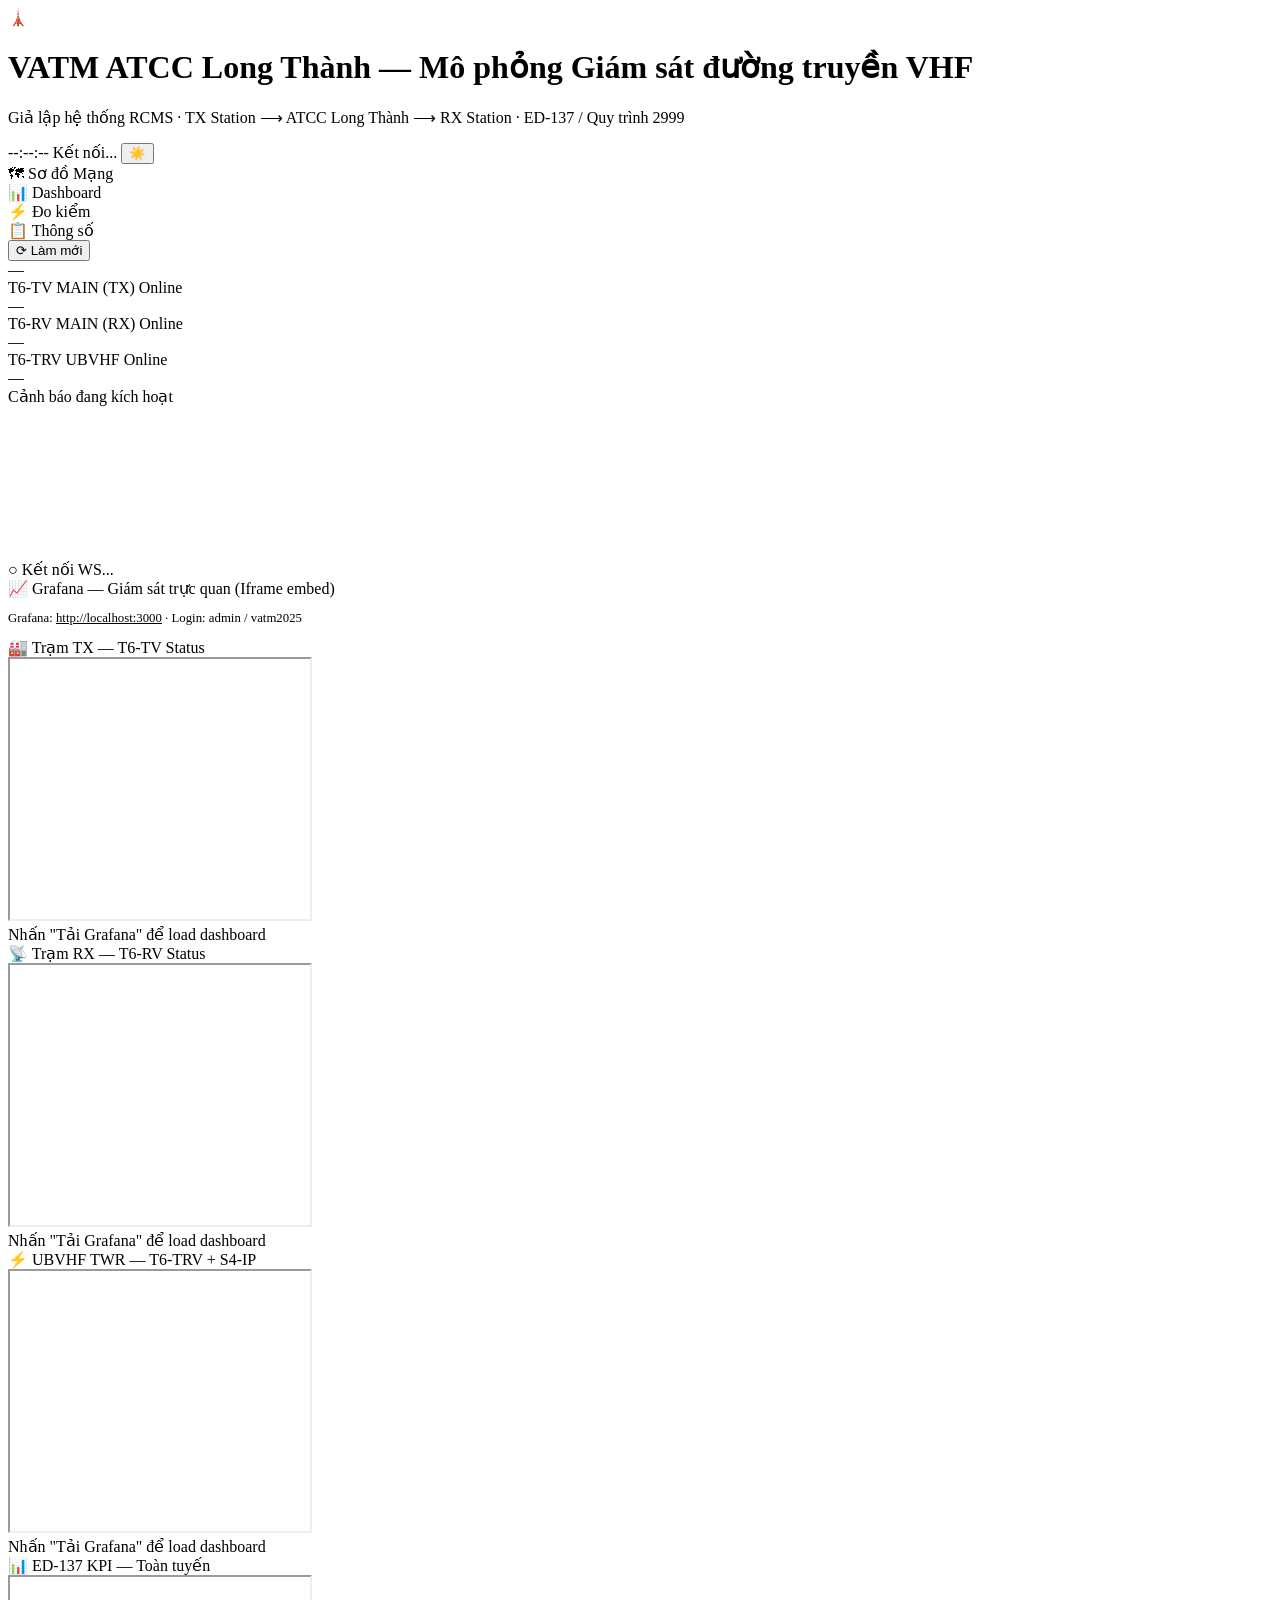
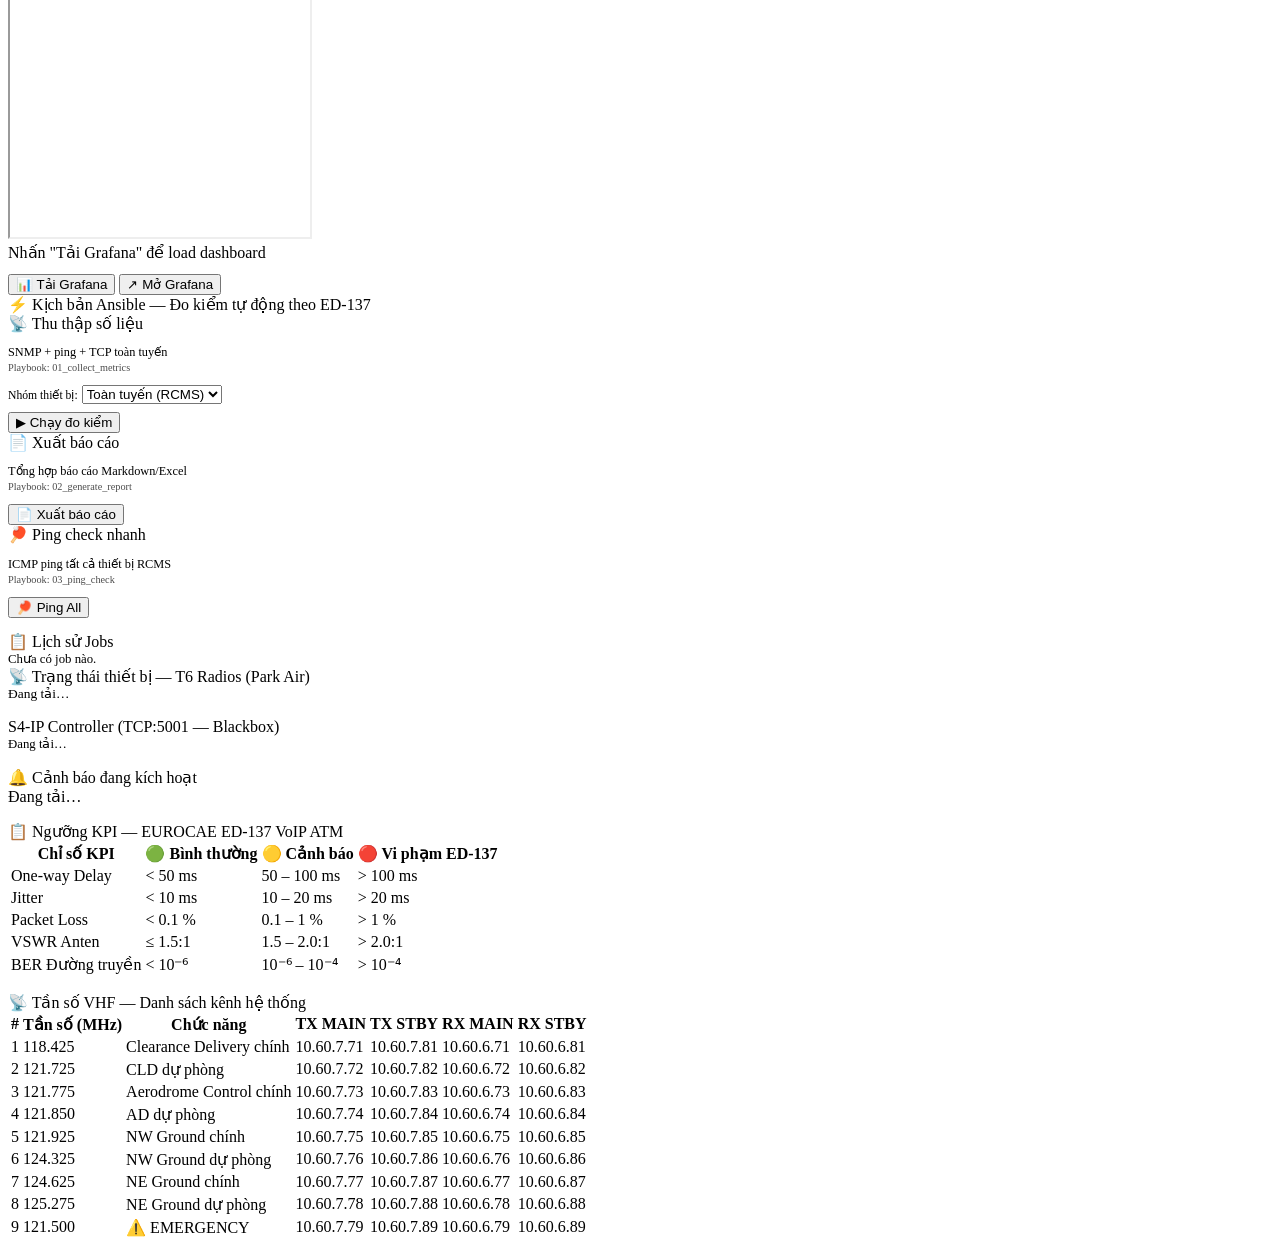
==== commit 106affe7: "." ====
--- a/web-portal/app/static/index.html
+++ b/web-portal/app/static/index.html
@@ -5,10 +5,10 @@
 <meta name="viewport" content="width=device-width, initial-scale=1.0">
 <title>VATM ATCC Long Thành — Mô phỏng Giám sát VHF</title>
 <!-- Load CSS theo thứ tự phụ thuộc -->
-<link rel="stylesheet" href="css/theme.css">
-<link rel="stylesheet" href="css/layout.css">
-<link rel="stylesheet" href="css/components.css">
-<link rel="stylesheet" href="css/topology.css">
+<link rel="stylesheet" href="/static/css/theme.css">
+<link rel="stylesheet" href="/static/css/layout.css">
+<link rel="stylesheet" href="/static/css/components.css">
+<link rel="stylesheet" href="/static/css/topology.css">
 </head>
 <body>
 
@@ -80,17 +80,10 @@
   <div id="tab-topology" class="tab-content active">
     <div class="topo-wrap" id="topo-wrapper">
 
-      <!-- Canvas -->
-      <div class="canvas-container" id="canvas-container">
+      <!-- Canvas container: 2D NOC Horizontal Flow (Option A) -->
+      <div class="canvas-container" id="canvas-container" style="position:relative;overflow:hidden">
         <canvas id="topo-canvas"></canvas>
         <div class="ws-label" id="ws-label">○ Kết nối WS...</div>
-        <div class="canvas-legend">
-          <div class="leg-item"><div class="leg-dot" style="background:var(--green)"></div>Bình thường (ED-137 ✓)</div>
-          <div class="leg-item"><div class="leg-dot" style="background:var(--yellow)"></div>Suy hao / Trễ cao</div>
-          <div class="leg-item"><div class="leg-dot" style="background:var(--red)"></div>Mất kết nối</div>
-          <div class="leg-item"><div class="leg-dot" style="background:var(--blue)"></div>Xung tín hiệu IP</div>
-          <div class="leg-item" style="margin-left:auto;font-style:italic;opacity:.7">💡 Click node để xem chi tiết &amp; đo kiểm</div>
-        </div>
       </div>
 
       <!-- Node Detail Panel -->
@@ -326,11 +319,11 @@
 <!-- JAVASCRIPT — Load theo thứ tự phụ thuộc                          -->
 <!-- config → topology → panel → api → app (app load cuối cùng)       -->
 <!-- ================================================================ -->
-<script src="js/config.js"></script>
-<script src="js/topology.js"></script>
-<script src="js/panel.js"></script>
-<script src="js/api.js"></script>
-<script src="js/app.js"></script>
+<script src="/static/js/config.js"></script>
+<script src="/static/js/topology.js"></script>
+<script src="/static/js/panel.js"></script>
+<script src="/static/js/api.js"></script>
+<script src="/static/js/app.js"></script>
 
 </body>
 </html>
